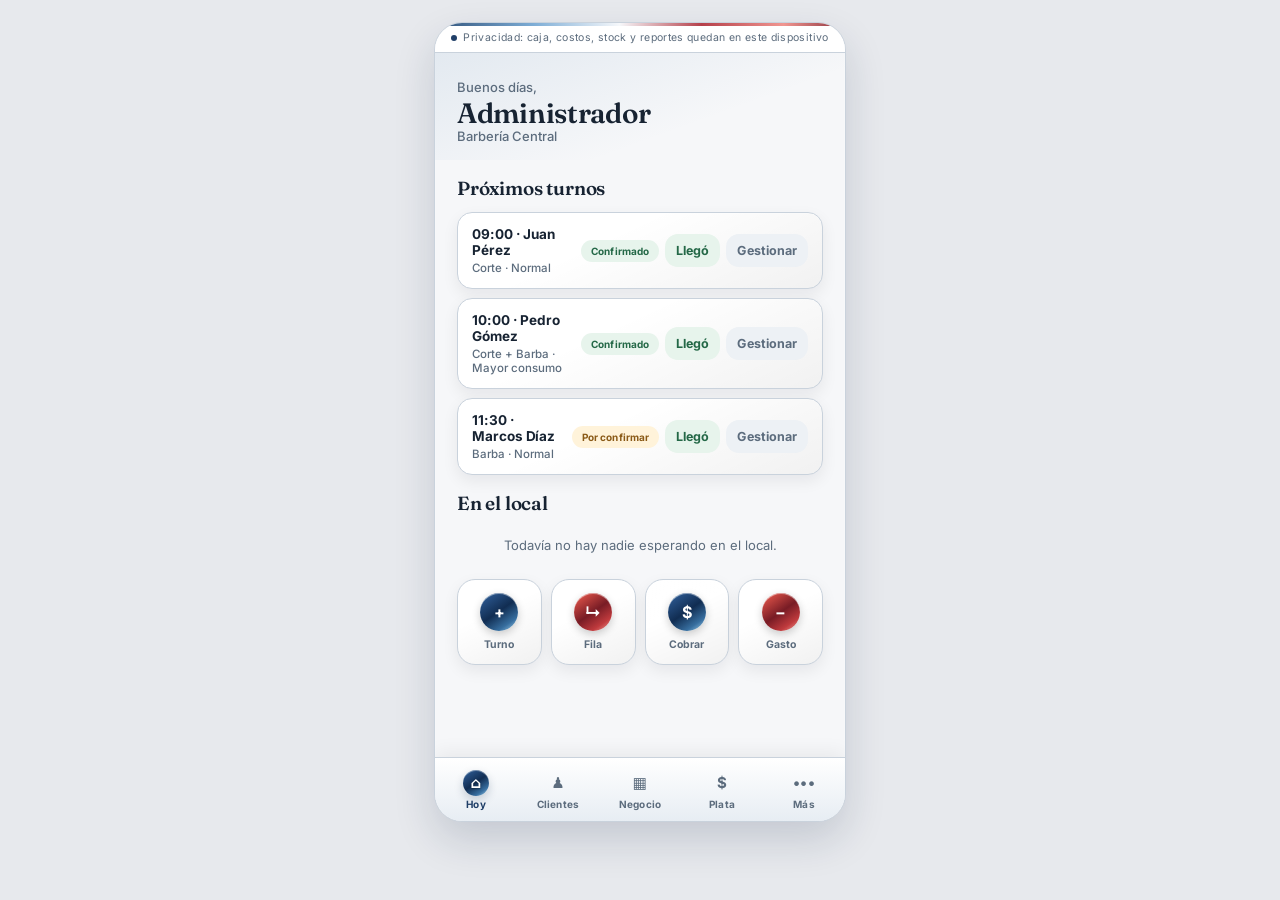
==== index.html @ 856dd0bf "Permitir limpieza segura de clientes demo con historial" ====
<!doctype html>
<html lang="es">
<head>
<meta charset="utf-8" />
<meta name="viewport" content="width=device-width,initial-scale=1,viewport-fit=cover" />
<title>Mi Negocio — Barbería MVP v8</title>
<style>
@import url('https://fonts.googleapis.com/css2?family=Fraunces:opsz,wght@9..144,500;9..144,600;9..144,700&family=Inter:wght@400;500;600;700;800&display=swap');

/* ============================================================
   TEMAS
   Clásico: rojo + azul + blanco de barbería.
   Carbón: oscuro + acero + perla.
   Solo cambia la apariencia; la lógica y los datos son los mismos.
   ============================================================ */
:root{
  --ink:#18191B;
  --ink-soft:#6B7280;
  --paper:#F2F3F5;
  --bg:#FFFFFF;
  --card:#FFFFFF;
  --line:#E1E3E7;
  --shadow:0 14px 34px rgba(20,31,46,.10);

  --dark:#151515;
  --barber-blue:#203F68;
  --barber-red:#BE3C33;
  --barber-white:#FFFFFF;

  --amber:#FFF3DA;      /* pendiente */
  --amberText:#8A5A17;
  --green:#E7F4EC;      /* confirmado / positivo */
  --greenText:#246847;
  --red:#FBE8EA;        /* cancelado / negativo */
  --redText:#B62F37;
  --blue:#E8F0FA;       /* pago parcial / info */
  --blueText:#174D84;
  --stone:#EDF1F5;      /* completado / neutro */
}

:root[data-theme="sober"]{
  --ink:#F7F7F4;
  --ink-soft:#B5BAC0;
  --paper:#090A0A;
  --bg:#111314;
  --card:#191C1D;
  --line:#454B50;
  --shadow:0 20px 46px rgba(0,0,0,.46);
  --dark:#F0F1EE;
  --barber-blue:#ECEAE5;
  --barber-red:#BE3C33;
  --barber-white:#FFFFFF;
  --amber:#2B2A25;
  --amberText:#F1E7C8;
  --green:#1E3029;
  --greenText:#BFE5CF;
  --red:#382323;
  --redText:#F0B0AC;
  --blue:#222A31;
  --blueText:#D7E0E8;
  --stone:#24282A;
}

*{box-sizing:border-box}

body{
  margin:0;
  background:var(--paper);
  color:var(--ink);
  font-family:"Inter",ui-sans-serif,system-ui,-apple-system,"Segoe UI",sans-serif;
  -webkit-tap-highlight-color:transparent;
}
button,input,select,textarea{font:inherit;color:inherit}
button{cursor:pointer}

.page{min-height:100vh;padding:22px 10px 32px;display:flex;justify-content:center;align-items:flex-start}
.phone{
  position:relative;width:min(100%,412px);height:min(800px,calc(100vh - 44px));min-height:640px;
  background:var(--bg);border:1px solid var(--line);border-radius:28px;overflow:hidden;
  box-shadow:var(--shadow);display:flex;flex-direction:column;
}
.content{flex:1;overflow-y:auto;padding-bottom:16px}
.content::-webkit-scrollbar{width:0}

/* -------- barra de estado superior: acento de caño de barbero -------- */
.topStatus{
  font-size:10.5px;color:var(--ink-soft);text-align:center;padding:8px 10px;
  background:var(--card);border-bottom:1px solid var(--line);position:relative;
  letter-spacing:.01em;
}
.topStatus::before{
  content:"";position:absolute;top:0;left:0;right:0;height:3px;
  background:repeating-linear-gradient(90deg,var(--barber-red) 0 14px,var(--barber-white) 14px 22px,var(--barber-blue) 22px 36px,var(--barber-white) 36px 44px);
  opacity:.9;
}
.badgeDot{display:inline-block;width:6px;height:6px;border-radius:50%;background:var(--barber-blue);margin-right:6px}

/* -------- encabezados -------- */
.header{padding:26px 22px 16px}
.eyebrow{font-size:13px;color:var(--ink-soft);font-weight:500}
h1{font-family:"Fraunces",Georgia,serif;font-weight:600;font-size:28px;line-height:1.08;margin:3px 0 0;letter-spacing:-.01em}
h2{font-family:"Fraunces",Georgia,serif;font-weight:600;font-size:19px;margin:0 0 12px;letter-spacing:-.01em}
.section{padding:0 22px;margin-top:16px}
.headerFlex{display:flex;align-items:center}
.back{border:0;background:var(--card);border:1px solid var(--line);width:34px;height:34px;border-radius:50%;padding:0;font-size:17px;color:var(--ink-soft);margin-right:10px;display:inline-flex;align-items:center;justify-content:center}

/* -------- tarjetas -------- */
.card{background:var(--card);border:1px solid var(--line);border-radius:20px;padding:18px;box-shadow:0 1px 3px rgba(11,37,69,.05)}
.heroLabel{font-size:11px;text-transform:uppercase;letter-spacing:.09em;color:var(--ink-soft);font-weight:700}
.heroValue{font-family:"Fraunces",serif;font-size:34px;font-weight:600;margin-top:4px;letter-spacing:-.01em}
.pos{color:var(--greenText)}
.neg{color:var(--redText)}
.divider{height:1px;background:var(--line);margin:16px 0}

.stats{display:grid;grid-template-columns:repeat(3,1fr);gap:8px;text-align:center}
.statValue{font-family:"Fraunces",serif;font-weight:600;font-size:19px}
.statLabel{font-size:10.5px;color:var(--ink-soft);margin-top:3px;font-weight:500}

.miniGrid{display:grid;grid-template-columns:repeat(3,1fr);gap:9px}
.mini{background:var(--card);border:1px solid var(--line);border-radius:16px;padding:11px 6px;text-align:center}
.mini strong{display:block;font-family:"Fraunces",serif;font-size:17px;font-weight:600}
.mini span{font-size:10px;color:var(--ink-soft);font-weight:500}

.alert{display:flex;gap:9px;align-items:center;border-radius:14px;padding:11px 13px;font-size:13px;background:var(--red);color:var(--redText);font-weight:500}
.info{border-radius:14px;padding:11px 13px;font-size:12.5px;background:var(--blue);color:var(--blueText);font-weight:500}
.installHint{background:var(--green);color:var(--greenText);border:1px solid #cfe6d8;border-radius:14px;padding:11px 13px;font-size:12.5px}

/* -------- acciones rápidas (Hoy) -------- */
.actions{display:grid;grid-template-columns:repeat(4,1fr);gap:9px}
.action{border:1px solid var(--line);background:var(--card);border-radius:18px;padding:13px 4px;color:var(--ink);transition:transform .1s ease,background .15s ease}
.action:active{transform:scale(.96);background:var(--paper)}
.actionIcon{width:38px;height:38px;border-radius:50%;margin:0 auto 7px;display:grid;place-items:center;background:var(--dark);color:#fff;font-weight:700;font-size:16px}
.actionLabel{font-size:10.5px;color:var(--ink-soft);font-weight:700}
.action:nth-child(2n) .actionIcon{background:var(--barber-red)}
.action:nth-child(3n) .actionIcon{background:var(--barber-blue)}

/* -------- listas y filas -------- */
.list{display:flex;flex-direction:column;gap:9px}
.row{background:var(--card);border:1px solid var(--line);border-radius:15px;padding:13px 14px;display:flex;align-items:center;justify-content:space-between;gap:10px;transition:background .12s ease}
button.row:active{background:var(--paper)}
.rowMain{min-width:0;flex:1}
.rowTitle{font-size:13.5px;font-weight:700;overflow:hidden;text-overflow:ellipsis;letter-spacing:-.005em}
.rowSub{font-size:11.5px;color:var(--ink-soft);margin-top:3px;font-weight:500}
.empty{font-size:13px;color:var(--ink-soft);padding:10px 2px;text-align:center}

.pill{font-size:10px;font-weight:700;border-radius:999px;padding:5px 10px;white-space:nowrap;letter-spacing:.01em}
.pill.pending{background:var(--amber);color:var(--amberText)}
.pill.confirmed{background:var(--green);color:var(--greenText)}
.pill.completed{background:var(--stone);color:var(--ink-soft)}
.pill.cancelled,.pill.no_show{background:var(--red);color:var(--redText)}
.pill.partial{background:var(--blue);color:var(--blueText)}

/* -------- navegación inferior -------- */
.nav{height:64px;border-top:1px solid var(--line);background:var(--card);display:grid;grid-template-columns:repeat(5,1fr);flex:none}
.nav button{border:0;background:transparent;color:var(--ink-soft);font-size:10px;font-weight:700;letter-spacing:.01em;display:flex;flex-direction:column;align-items:center;justify-content:center;gap:2px}
.nav button.active{color:var(--barber-blue)}
.navIcon{display:grid;place-items:center;width:26px;height:26px;border-radius:50%;font-size:15px;transition:background .15s ease,color .15s ease}
.nav button.active .navIcon{background:var(--barber-blue);color:#fff}

/* -------- buscador -------- */
.search{width:100%;border:1px solid var(--line);background:var(--card);border-radius:14px;padding:11px 14px;outline:none;font-size:14px}
.search:focus,.field input:focus,.field select:focus,.field textarea:focus{border-color:var(--barber-blue);box-shadow:0 0 0 3px rgba(11,61,119,.10)}

/* -------- botón flotante -------- */
.fab{position:absolute;right:20px;bottom:82px;width:56px;height:56px;border:none;border-radius:50%;background:var(--barber-red);color:#fff;font-size:26px;box-shadow:0 10px 24px rgba(11,37,69,.28)}

/* -------- ficha técnica -------- */
.tech{background:var(--amber);border:1px solid #EAD6AC;border-radius:16px;padding:14px}
.techLabel{font-size:10px;text-transform:uppercase;letter-spacing:.08em;color:var(--amberText);font-weight:800;margin-bottom:8px}
.techLine{display:flex;justify-content:space-between;gap:12px;font-size:12.5px;padding:3px 0;font-weight:500}

/* -------- sub-pestañas -------- */
.subtabs{display:grid;grid-template-columns:repeat(4,minmax(0,1fr));gap:8px;padding:2px 22px 6px;overflow:visible}
.subtab{width:100%;min-height:40px;border:0;border-radius:14px;padding:7px 7px;background:var(--card);border:1px solid var(--line);color:var(--ink-soft);white-space:normal;line-height:1.15;font-size:11.5px;font-weight:700;text-align:center}
.subtab:nth-child(5),.subtab:nth-child(6){grid-column:span 2}
.subtab.active{background:var(--barber-blue);color:#fff;border-color:var(--barber-blue)}

/* -------- botones -------- */
.btn{border:0;border-radius:13px;padding:11px 13px;font-size:12.5px;font-weight:700;letter-spacing:.005em}
.btn.dark{background:var(--barber-blue);color:#fff}
.btn.amber{background:var(--amber);color:var(--amberText)}
.btn.green{background:var(--green);color:var(--greenText)}
.btn.red{background:var(--red);color:var(--redText)}
.btn.gray{background:var(--stone);color:var(--ink-soft)}
.btn.blue{background:var(--blue);color:var(--blueText)}
.btn.full{width:100%}
.btnRow{display:flex;gap:7px;flex-wrap:wrap;margin-top:10px}

/* -------- plata / cuentas -------- */
.moneyAccounts{display:grid;grid-template-columns:repeat(2,1fr);gap:10px}
.account{background:var(--card);border:1px solid var(--line);border-radius:15px;padding:13px}
.account span{display:block;font-size:10px;color:var(--ink-soft);font-weight:600}
.account strong{display:block;margin-top:4px;font-family:"Fraunces",serif;font-size:16px;font-weight:600}

/* -------- reportes -------- */
.reportGrid{display:grid;grid-template-columns:repeat(2,1fr);gap:10px}
.report{background:var(--card);border:1px solid var(--line);border-radius:15px;padding:13px}
.report strong{display:block;font-family:"Fraunces",serif;font-size:17px;font-weight:600}
.report span{font-size:10px;color:var(--ink-soft);font-weight:600}

/* -------- modales -------- */
.modalWrap{position:absolute;inset:0;background:rgba(11,37,69,.46);display:flex;align-items:flex-end;z-index:30;backdrop-filter:blur(1px)}
.modal{width:100%;max-height:90%;overflow-y:auto;background:var(--bg);border-radius:26px 26px 0 0;padding:18px 20px 22px}
.handle{width:38px;height:4px;background:#D8CFBE;border-radius:99px;margin:0 auto 14px}
.modalHead{display:flex;align-items:center;justify-content:space-between;margin-bottom:14px}
.modalHead h3{margin:0;font-family:"Fraunces",serif;font-weight:600;font-size:19px}
.close{border:0;background:var(--card);border:1px solid var(--line);width:30px;height:30px;border-radius:50%;color:var(--ink-soft);font-size:18px;display:inline-flex;align-items:center;justify-content:center}

.field{display:block;margin:11px 0}
.field span{display:block;font-size:11px;font-weight:700;color:var(--ink-soft);margin-bottom:6px}
.field input,.field select,.field textarea{width:100%;border:1px solid var(--line);border-radius:12px;background:var(--card);padding:11px 12px;outline:none}
.field textarea{min-height:88px;resize:vertical}
.two{display:grid;grid-template-columns:1fr 1fr;gap:9px}
.note{font-size:11.5px;line-height:1.5;color:var(--ink-soft)}

/* -------- respaldo / negocio -------- */
.backupBox{background:var(--card);border:1px solid var(--line);border-radius:16px;padding:14px}
.profileTag{display:inline-flex;align-items:center;gap:6px;background:var(--blue);color:var(--barber-blue);border-radius:999px;padding:7px 11px;font-size:10.5px;font-weight:800}

/* -------- insumos / recetas -------- */
.materialLine{display:grid;grid-template-columns:minmax(0,1fr) 90px;gap:9px;align-items:center;margin:8px 0}
.materialLine .name{font-size:12.5px;font-weight:500}
.materialLine .name small{display:block;color:var(--ink-soft);font-weight:400}
.materialLine input{width:100%;border:1px solid var(--line);border-radius:10px;padding:9px;background:var(--card)}
.recipeBox{background:var(--card);border:1px solid var(--line);border-radius:14px;padding:12px;margin:11px 0}
.recipeTitle{font-size:11px;font-weight:800;color:var(--ink-soft);margin-bottom:8px;text-transform:uppercase;letter-spacing:.04em}

/* -------- utilidades -------- */
.right{text-align:right}
.dangerText{color:var(--redText)}
.goodText{color:var(--greenText)}
.muted{color:var(--ink-soft)}
.linkBtn{text-decoration:none;display:inline-block}
.compact{padding:9px 11px}
.flexBetween{display:flex;justify-content:space-between;gap:10px;align-items:flex-start}
.touch{min-height:44px}
.inlineCreate{margin:10px 0 12px;padding:12px;border:1px dashed var(--line);border-radius:14px;background:rgba(255,255,255,.55)}
.inlineCreateTitle{font-size:11px;font-weight:800;color:var(--ink-soft);margin-bottom:8px;text-transform:uppercase;letter-spacing:.04em}
.txnActions{display:flex;gap:6px;flex-wrap:wrap;margin-top:8px}
.privacyStrong{background:var(--blue);color:var(--blueText);border:1px solid #cbdbea;border-radius:14px;padding:12px 13px;font-size:12px;line-height:1.45}

/* -------- selector de apariencia -------- */
.themeGrid{display:grid;grid-template-columns:1fr 1fr;gap:10px}
.themeChoice{border:2px solid var(--line);background:var(--card);border-radius:16px;padding:11px;text-align:left;transition:border-color .15s ease,transform .1s ease}
.themeChoice:active{transform:scale(.98)}
.themeChoice.active{border-color:var(--barber-blue);box-shadow:0 0 0 2px color-mix(in srgb,var(--barber-blue) 12%,transparent)}
.themePreview{height:78px;border-radius:12px;background:#fff;border:1px solid #E4E4E4;padding:9px;overflow:hidden;position:relative}
.themePreview::before{content:"";position:absolute;top:0;left:0;right:0;height:3px}
.themePreview.classic::before{background:repeating-linear-gradient(90deg,#BE3C33 0 12px,#fff 12px 18px,#203F68 18px 30px,#fff 30px 36px)}
.themePreview.sober::before{background:#111}
.themeMiniTitle{height:6px;width:42%;border-radius:4px;background:#222;margin:10px 0 7px}
.themeMiniCard{height:26px;border:1px solid #E0E0E0;border-radius:7px;margin-bottom:7px}
.themeSwatches{display:grid;grid-template-columns:repeat(3,1fr);gap:5px}
.themeSwatches i{height:12px;border-radius:5px;display:block}
.themePreview.classic .themeSwatches i:nth-child(1){background:#BE3C33}.themePreview.classic .themeSwatches i:nth-child(2){background:#203F68}.themePreview.classic .themeSwatches i:nth-child(3){background:#151515}
.themePreview.sober .themeSwatches i:nth-child(1){background:#050505}.themePreview.sober .themeSwatches i:nth-child(2){background:#707070}.themePreview.sober .themeSwatches i:nth-child(3){background:#C8C8C8}
.themeName{display:block;font-size:12px;font-weight:800;margin-top:8px}.themeDesc{display:block;font-size:10px;color:var(--ink-soft);margin-top:2px}
:root[data-theme="sober"] .topStatus::before{background:repeating-linear-gradient(90deg,#BE3C33 0 14px,#fff 14px 22px,#203F68 22px 36px,#fff 36px 44px)}
:root[data-theme="sober"] .topStatus{background:#111314;color:#C7CBD0}
:root[data-theme="sober"] .phone{background:#111314;border-color:#50565B}
:root[data-theme="sober"] .card,
:root[data-theme="sober"] .row,
:root[data-theme="sober"] .action,
:root[data-theme="sober"] .mini,
:root[data-theme="sober"] .account,
:root[data-theme="sober"] .report,
:root[data-theme="sober"] .backupBox,
:root[data-theme="sober"] .recipeBox{box-shadow:none}
:root[data-theme="sober"] .actionIcon{background:#ECEAE5;color:#101214}
:root[data-theme="sober"] .action:nth-child(2n) .actionIcon{background:#7D8287;color:#fff}
:root[data-theme="sober"] .action:nth-child(3n) .actionIcon{background:#DDE1E4;color:#101214}
:root[data-theme="sober"] .btn.dark,
:root[data-theme="sober"] .subtab.active,
:root[data-theme="sober"] .nav button.active .navIcon{background:#ECEAE5;color:#101214;border-color:#ECEAE5}
:root[data-theme="sober"] .btn.amber{background:#ECEAE5;color:#101214}
:root[data-theme="sober"] .pill.pending{background:#2B2D2F;color:#F2EEE5;border:1px solid #4A4E51}
:root[data-theme="sober"] .nav button.active{color:#F2F2EE}
:root[data-theme="sober"] .fab{background:#ECEAE5;color:#101214;box-shadow:0 10px 26px rgba(0,0,0,.42)}
:root[data-theme="sober"] .search:focus,
:root[data-theme="sober"] .field input:focus,
:root[data-theme="sober"] .field select:focus,
:root[data-theme="sober"] .field textarea:focus{border-color:#ECEAE5;box-shadow:0 0 0 3px rgba(236,234,229,.12)}
:root[data-theme="sober"] .inlineCreate{background:rgba(255,255,255,.025)}
:root[data-theme="sober"] .themePreview.sober{background:#111314;border-color:#50565B}
:root[data-theme="sober"] .themePreview.sober .themeMiniTitle{background:#F2F2EE}
:root[data-theme="sober"] .themePreview.sober .themeMiniCard{background:#191C1D;border-color:#50565B}

/* -------- agenda -------- */
.agendaBar{display:grid;grid-template-columns:auto auto 1fr;gap:8px;align-items:center}
.agendaBar .btn{min-height:42px}
.agendaDate{width:100%;min-width:0;border:1px solid var(--line);border-radius:12px;background:var(--card);padding:10px 9px;color:var(--ink)}
.agendaSummary{font-size:11.5px;color:var(--ink-soft);margin-top:9px;font-weight:500}
.slotFreed{background:var(--amber);border:1px solid #EAD6AC;color:var(--amberText);border-radius:15px;padding:12px 13px;font-size:12.5px}
.waitMatch{background:var(--card);border:1px solid var(--line);border-radius:15px;padding:12px;margin-top:9px}


/* -------- reservas online -------- */
.bookingLink{margin-top:12px;padding:12px;border:1px solid var(--line);border-radius:14px;background:var(--paper)}
.bookingUrl{font-size:11px;line-height:1.4;word-break:break-all;margin-top:5px;font-weight:700;color:var(--barber-blue)}
.dayChoices{display:flex;gap:7px;flex-wrap:wrap}
.dayChoices label{display:flex;align-items:center;gap:4px;border:1px solid var(--line);border-radius:999px;padding:7px 10px;background:var(--card);font-size:11px;font-weight:700;color:var(--ink-soft)}
.dayChoices input{width:auto;min-height:0}

@media(max-height:700px) and (min-width:521px){.phone{height:calc(100vh - 20px);min-height:0}.page{padding:10px}}

@media(max-width:520px){
 html,body{width:100%;min-height:100%;background:var(--bg);overscroll-behavior:none}
 .page{padding:0;display:block;min-height:100dvh}
 .phone{width:100%;height:100dvh;min-height:100dvh;max-width:none;border:0;border-radius:0;box-shadow:none}
 .topStatus{padding-top:calc(8px + env(safe-area-inset-top));min-height:calc(30px + env(safe-area-inset-top))}
 .nav{height:calc(64px + env(safe-area-inset-bottom));padding-bottom:env(safe-area-inset-bottom)}
 .nav button{min-height:52px}
 .header{padding-left:18px;padding-right:18px}
 .section{padding-left:18px;padding-right:18px}
 .subtabs{padding-left:18px;padding-right:18px}
 .btn{min-height:42px}
 .action{min-height:74px}
 .field input,.field select,.field textarea{font-size:16px;min-height:44px}
 .modalWrap{position:fixed}
 .modal{max-height:92dvh;padding-bottom:calc(20px + env(safe-area-inset-bottom))}
 .fab{bottom:calc(78px + env(safe-area-inset-bottom));right:18px}
 .agendaBar{grid-template-columns:1fr 1fr}
 .agendaDate{grid-column:1/-1;min-height:44px;font-size:16px}
 .two{gap:8px}
 .materialLine{grid-template-columns:minmax(0,1fr) 96px}
}
@media(max-width:360px){
 .section{padding-left:14px;padding-right:14px}
 .header{padding-left:14px;padding-right:14px}
 .actions{gap:6px}
 .actionLabel{font-size:9px}
 .btnRow{gap:6px}
 .btn{padding:10px 9px}
 .stats{gap:5px}
}
/* ==============================================================
   DISEÑO METÁLICO · VISTA DE PRUEBA · 21/10/2026
   Exclusivamente CSS: no modifica reservas, caja ni persistencia.
   Clásico = azul y rojo metálicos; sober = carbón y acero.
   ============================================================== */
:root {
  --metal-blue:linear-gradient(145deg,#6aa0c9 0%,#264f83 18%,#112d52 49%,#376e9f 78%,#a6d5ef 100%);
  --metal-red:linear-gradient(145deg,#ffaaa1 0%,#c84640 18%,#781c25 50%,#bf3a3d 78%,#f6a29a 100%);
  --metal-silver:linear-gradient(140deg,#fafafa 0%,#b5bbc1 18%,#646d76 46%,#e4e7ea 75%,#828c96 100%);
  --metal-edge:rgba(175,199,218,.38);
}
:root[data-theme="sober"] {
  --paper:#080a0d; --bg:#0d1014; --card:#15191f;
  --line:#343b43; --ink:#f1f3f4; --ink-soft:#adb7c0;
  --shadow:0 18px 48px rgba(0,0,0,.52);
  --barber-blue:#d5dde5;
}
:root[data-theme="classic"] {
  --paper:#e7e9ed; --bg:#f6f7f9; --card:#fff;
  --line:#c9d2dc; --ink:#172332; --ink-soft:#5c6c7d;
  --shadow:0 18px 40px rgba(19,39,67,.16);
}
.phone{box-shadow:var(--shadow),inset 0 0 0 1px rgba(255,255,255,.08)}
.topStatus{letter-spacing:.035em}
:root[data-theme="sober"] .topStatus::before{background:linear-gradient(90deg,#59626a,#e8edf1 25%,#65707b 49%,#dfe5ea 73%,#49525c);height:3px}
:root[data-theme="classic"] .topStatus::before{background:linear-gradient(90deg,#183d69,#6fa4d1 24%,#f5f7fa 45%,#ad2b36 65%,#ef8b85 85%,#7b1824);height:3px}
.card,.row,.action,.mini,.account,.report,.backupBox,.recipeBox{
  background-image:linear-gradient(155deg,rgba(255,255,255,.085),transparent 38%,rgba(0,0,0,.055) 100%);
  border-color:var(--line);
  box-shadow:0 6px 16px rgba(5,14,27,.07),inset 0 1px 0 rgba(255,255,255,.13);
}
:root[data-theme="sober"] .card,
:root[data-theme="sober"] .row,
:root[data-theme="sober"] .action,
:root[data-theme="sober"] .mini,
:root[data-theme="sober"] .account,
:root[data-theme="sober"] .report,
:root[data-theme="sober"] .backupBox,
:root[data-theme="sober"] .recipeBox{
  background-image:linear-gradient(145deg,rgba(255,255,255,.09),rgba(255,255,255,.012) 45%,rgba(0,0,0,.23));
  border-color:#3a424b;
  box-shadow:0 8px 20px rgba(0,0,0,.22),inset 0 1px 0 rgba(255,255,255,.09);
}
:root[data-theme="sober"] .header{background:linear-gradient(165deg,rgba(196,206,215,.09),transparent 65%)}
:root[data-theme="classic"] .header{background:linear-gradient(160deg,rgba(58,113,162,.10),transparent 65%)}
.btn.dark,.subtab.active,.nav button.active .navIcon{background:var(--metal-blue);color:#fff;border-color:#446d97;text-shadow:0 1px 2px rgba(0,0,0,.4);box-shadow:inset 0 1px 0 rgba(255,255,255,.36),0 4px 10px rgba(14,40,76,.2)}
.btn.red,.fab{background:var(--metal-red);color:#fff;box-shadow:inset 0 1px 0 rgba(255,255,255,.35),0 7px 17px rgba(86,15,22,.26)}
:root[data-theme="sober"] .btn.dark,
:root[data-theme="sober"] .subtab.active,
:root[data-theme="sober"] .nav button.active .navIcon,
:root[data-theme="sober"] .fab{
  background:var(--metal-silver);color:#111820;border-color:#8d98a4;
  text-shadow:none;box-shadow:inset 0 1px 0 rgba(255,255,255,.65),0 6px 16px rgba(0,0,0,.4);
}
.actionIcon{background:var(--metal-blue);box-shadow:inset 0 1px 0 rgba(255,255,255,.45),0 3px 9px rgba(0,0,0,.2)}
.action:nth-child(2n) .actionIcon{background:var(--metal-red)}
.action:nth-child(3n) .actionIcon{background:var(--metal-blue)}
:root[data-theme="sober"] .actionIcon,
:root[data-theme="sober"] .action:nth-child(2n) .actionIcon,
:root[data-theme="sober"] .action:nth-child(3n) .actionIcon{
  background:var(--metal-silver);color:#101820;
  box-shadow:inset 0 1px 0 rgba(255,255,255,.6),0 4px 10px rgba(0,0,0,.35);
}
.nav{box-shadow:0 -5px 18px rgba(0,0,0,.06)}
:root[data-theme="sober"] .nav{background:linear-gradient(180deg,#1d2228,#0f1318)}
:root[data-theme="classic"] .nav{background:linear-gradient(180deg,#fff,#e7edf3)}
.btn,.action,.subtab,.fab,.nav button{transition:filter .15s ease,transform .1s ease}
.btn:active,.action:active,.subtab:active{filter:brightness(1.08);transform:translateY(1px)}
@media(prefers-reduced-motion:reduce){.btn,.action,.subtab,.fab,.nav button{transition:none}}


/* Tres variantes metálicas independientes; Clásico y Carbón permanecen. */
:root[data-theme="emerald"],:root[data-theme="blue-metal"],:root[data-theme="red-metal"]{
 --ink:#f3f7f8;--ink-soft:#b1c2c9;--card:#101b22;--line:#34515a;
 --paper:#050e14;--bg:#08151b;--shadow:0 18px 48px rgba(0,0,0,.55);
 --barber-blue:#48d9bf;--barber-red:#aebfc6;--dark:#c4d7da;
 --amber:#29302a;--amberText:#f4dcaa;--green:#153d33;--greenText:#9fe5cb;
 --red:#3a2229;--redText:#f4b4b9;--blue:#18333c;--blueText:#c3eaf1;--stone:#1c3038;
 --metal-accent:linear-gradient(145deg,#c6fff1 0%,#2fb9a5 17%,#076c66 50%,#0b3c3c 74%,#7ef5d9 100%);
 --metal-accent-text:#ffffff;
}
:root[data-theme="blue-metal"]{
 --paper:#050d1b;--bg:#071326;--card:#0e2036;--line:#2e4b69;--barber-blue:#77c9ff;
 --blue:#182d4a;--blueText:#c7e5ff;--green:#17392f;--greenText:#a2efc7;
 --metal-accent:linear-gradient(145deg,#d3f3ff 0%,#3199e5 17%,#09569c 48%,#09294f 75%,#77d5ff 100%);
}
:root[data-theme="red-metal"]{
 --paper:#15070b;--bg:#1d0b10;--card:#261318;--line:#63414b;--barber-blue:#ff858d;
 --red:#48252c;--redText:#ffc0c5;--blue:#352831;--blueText:#f0cdd5;
 --metal-accent:linear-gradient(145deg,#ffd2d0 0%,#f15a61 18%,#a32236 49%,#5c1424 75%,#f99ba0 100%);
}
:root[data-theme="emerald"] .topStatus::before,
:root[data-theme="blue-metal"] .topStatus::before,
:root[data-theme="red-metal"] .topStatus::before{background:var(--metal-accent);height:3px}
:root[data-theme="emerald"] .card,:root[data-theme="emerald"] .row,:root[data-theme="emerald"] .action,
:root[data-theme="blue-metal"] .card,:root[data-theme="blue-metal"] .row,:root[data-theme="blue-metal"] .action,
:root[data-theme="red-metal"] .card,:root[data-theme="red-metal"] .row,:root[data-theme="red-metal"] .action{
 background-image:linear-gradient(145deg,rgba(255,255,255,.105),transparent 44%,rgba(0,0,0,.3));
 border-color:var(--line);box-shadow:inset 0 1px 0 rgba(255,255,255,.15),0 8px 22px rgba(0,0,0,.27);
}
:root[data-theme="emerald"] .btn.dark,:root[data-theme="emerald"] .subtab.active,:root[data-theme="emerald"] .nav button.active .navIcon,:root[data-theme="emerald"] .fab,
:root[data-theme="blue-metal"] .btn.dark,:root[data-theme="blue-metal"] .subtab.active,:root[data-theme="blue-metal"] .nav button.active .navIcon,:root[data-theme="blue-metal"] .fab,
:root[data-theme="red-metal"] .btn.dark,:root[data-theme="red-metal"] .subtab.active,:root[data-theme="red-metal"] .nav button.active .navIcon,:root[data-theme="red-metal"] .fab{
 background:var(--metal-accent);color:var(--metal-accent-text);border-color:var(--line);
 box-shadow:inset 0 1px 0 rgba(255,255,255,.5),0 5px 14px rgba(0,0,0,.3);
}
:root[data-theme="emerald"] .actionIcon,:root[data-theme="emerald"] .action:nth-child(2n) .actionIcon,:root[data-theme="emerald"] .action:nth-child(3n) .actionIcon,
:root[data-theme="blue-metal"] .actionIcon,:root[data-theme="blue-metal"] .action:nth-child(2n) .actionIcon,:root[data-theme="blue-metal"] .action:nth-child(3n) .actionIcon,
:root[data-theme="red-metal"] .actionIcon,:root[data-theme="red-metal"] .action:nth-child(2n) .actionIcon,:root[data-theme="red-metal"] .action:nth-child(3n) .actionIcon{
 background:var(--metal-accent);color:#fff;
}
:root[data-theme="emerald"] .nav,:root[data-theme="blue-metal"] .nav,:root[data-theme="red-metal"] .nav{background:linear-gradient(180deg,var(--card),var(--bg))}
:root[data-theme="emerald"] .nav button.active,:root[data-theme="blue-metal"] .nav button.active,:root[data-theme="red-metal"] .nav button.active{color:var(--ink)}
:root[data-theme="emerald"] .header,:root[data-theme="blue-metal"] .header,:root[data-theme="red-metal"] .header{background:linear-gradient(150deg,rgba(255,255,255,.08),transparent 65%)}
.themePreview.emerald,.themePreview.blue-metal,.themePreview.red-metal{background:#0c1820;border-color:#49616b}
.themePreview.emerald{background:linear-gradient(140deg,#123a35,#061719)}
.themePreview.blue-metal{background:linear-gradient(140deg,#15395c,#071327)}
.themePreview.red-metal{background:linear-gradient(140deg,#51202b,#16070d)}
.themePreview.emerald::before{background:linear-gradient(90deg,#073e3c,#b3fff0,#066c65)}
.themePreview.blue-metal::before{background:linear-gradient(90deg,#0b3663,#b0e8ff,#1253a0)}
.themePreview.red-metal::before{background:linear-gradient(90deg,#661526,#ffc4c0,#a32335)}
.themePreview.emerald .themeMiniTitle,.themePreview.blue-metal .themeMiniTitle,.themePreview.red-metal .themeMiniTitle{background:#e5edf0}
.themePreview.emerald .themeMiniCard,.themePreview.blue-metal .themeMiniCard,.themePreview.red-metal .themeMiniCard{background:rgba(255,255,255,.04);border-color:#55707b}
.themePreview.emerald .themeSwatches i:nth-child(1){background:#074d48}.themePreview.emerald .themeSwatches i:nth-child(2){background:#36c5af}.themePreview.emerald .themeSwatches i:nth-child(3){background:#a8f6e6}
.themePreview.blue-metal .themeSwatches i:nth-child(1){background:#12365c}.themePreview.blue-metal .themeSwatches i:nth-child(2){background:#2d93d9}.themePreview.blue-metal .themeSwatches i:nth-child(3){background:#b2e7ff}
.themePreview.red-metal .themeSwatches i:nth-child(1){background:#5e1b2a}.themePreview.red-metal .themeSwatches i:nth-child(2){background:#c73747}.themePreview.red-metal .themeSwatches i:nth-child(3){background:#ffb6b3}

</style>
<link rel="manifest" href="./manifest.webmanifest" />
<meta name="theme-color" content="#203F68" />
<meta name="apple-mobile-web-app-capable" content="yes" />
<meta name="apple-mobile-web-app-status-bar-style" content="default" />
<link rel="apple-touch-icon" href="./icon-192.png" />
<script src="./qrcode.min.js?v=20261004-2"></script>
</head>
<body>
<div class="page"><main class="phone"><div class="topStatus"><span class="badgeDot"></span>Privacidad: caja, costos, stock y reportes quedan en este dispositivo</div><div id="content" class="content"></div><div id="nav" class="nav"></div><div id="modal"></div></main></div>
<script>
(() => {
'use strict';
const KEY='mi-negocio-barberia-v4';
const OLD_KEY='mi-negocio-offline-v3';
const $=s=>document.querySelector(s);
const esc=s=>String(s??'').replace(/[&<>'"]/g,c=>({'&':'&amp;','<':'&lt;','>':'&gt;',"'":'&#39;','"':'&quot;'}[c]));
const pad=n=>String(n).padStart(2,'0');
const iso=(d=new Date())=>`${d.getFullYear()}-${pad(d.getMonth()+1)}-${pad(d.getDate())}`;
const TODAY=iso();
const ago=n=>{const d=new Date();d.setDate(d.getDate()-n);return iso(d)};
const days=(a,b=TODAY)=>Math.max(0,Math.floor((new Date(b+'T00:00:00')-new Date(a+'T00:00:00'))/86400000));
const money=n=>new Intl.NumberFormat('es-AR',{style:'currency',currency:'ARS',maximumFractionDigits:0}).format(Number(n||0));
const fqty=n=>Number.isInteger(Number(n))?String(n):Number(n||0).toFixed(2).replace(/0+$/,'').replace(/\.$/,'');
const short=d=>new Intl.DateTimeFormat('es-AR',{day:'2-digit',month:'short'}).format(new Date(d+'T00:00:00'));
const id=p=>p+Date.now()+Math.random().toString(16).slice(2,6);
const accounts=[{id:'a1',name:'Efectivo'},{id:'a2',name:'Mercado Pago'},{id:'a3',name:'Banco'}];
const BARBER_PROFILE={id:'barber',label:'Barbería',clientLabel:'Cliente',serviceLabel:'Servicio',modules:['turnos','fila','espera','servicios','insumos']};
const DEFAULT_BACKEND='https://mi-negocio-reservas.corbalanstefanis.workers.dev';

function fresh(){return {
 settings:{businessName:'Barbería Central',ownerName:'Administrador',businessType:'Barbería',profile:'barber',theme:'classic',onlineBookings:{enabled:false,slug:'barberia-central',publicBaseUrl:'',backendUrl:DEFAULT_BACKEND,ownerSecret:(crypto.randomUUID?crypto.randomUUID():id('owner_')),deviceToken:'',deviceLabel:'',telegramEnabled:false,telegramChatId:'',telegramPairCode:'',openTime:'09:00',closeTime:'19:00',slotStep:15,minAdvanceHours:0,maxAdvanceDays:30,approvalMode:'auto',workingDays:[1,2,3,4,5,6],lastSyncAt:''}},
 clients:[
  {id:'c1',name:'Juan Pérez',phone:'+54 9 2252 400111',freq:21,tech:{Máquina:'Número 2 costados, tijera arriba'},followUpContactedFor:'',followUpContactedAt:''},
  {id:'c2',name:'Pedro Gómez',phone:'+54 9 2252 400222',freq:30,tech:{Barba:'Perfilado recto, navaja en contorno'},followUpContactedFor:'',followUpContactedAt:''},
  {id:'c3',name:'Marcos Díaz',phone:'+54 9 2252 400333',freq:21,tech:{},followUpContactedFor:'',followUpContactedAt:''}
 ],
 services:[
  {id:'s1',name:'Corte',duration:30,price:9000,onlineEnabled:true,allowOverbook:false,maxConcurrent:1,recipe:[{inventoryId:'i1',qty:2},{inventoryId:'i2',qty:.05},{inventoryId:'i3',qty:1}]},
  {id:'s2',name:'Barba',duration:20,price:6000,onlineEnabled:true,allowOverbook:true,maxConcurrent:2,recipe:[{inventoryId:'i1',qty:1},{inventoryId:'i2',qty:.1},{inventoryId:'i3',qty:1}]},
  {id:'s3',name:'Corte + Barba',duration:45,price:13500,onlineEnabled:true,allowOverbook:false,maxConcurrent:1,recipe:[{inventoryId:'i1',qty:3},{inventoryId:'i2',qty:.15},{inventoryId:'i3',qty:2}]}
 ],
 inventory:[
  {id:'i1',name:'Pomada',unit:'g',stock:400,min:100,costUnit:18,costChange:null},
  {id:'i2',name:'Cuchillas',unit:'unidad',stock:18,min:10,costUnit:350,costChange:null},
  {id:'i3',name:'Toallas descartables',unit:'unidad',stock:40,min:10,costUnit:120,costChange:null}
 ],
 appointments:[
  {id:'ap0',clientId:'c1',serviceId:'s1',date:ago(28),time:'17:00',status:'completed',price:9000,factor:1,label:'Normal',consumed:true,paidAmount:9000,depositAmount:0,paymentStatus:'paid',accountId:'a1',note:'',waConfirmSentAt:'',waReminderSentAt:''},
  {id:'ap1',clientId:'c1',serviceId:'s1',date:TODAY,time:'09:00',status:'confirmed',price:9000,factor:1,label:'Normal',consumed:false,paidAmount:0,depositAmount:0,paymentStatus:'pending',note:'',waConfirmSentAt:'',waReminderSentAt:''},
  {id:'ap2',clientId:'c2',serviceId:'s3',date:TODAY,time:'10:00',status:'confirmed',price:13500,factor:1.25,label:'Mayor consumo',consumed:false,paidAmount:0,depositAmount:0,paymentStatus:'pending',note:'',waConfirmSentAt:'',waReminderSentAt:''},
  {id:'ap3',clientId:'c3',serviceId:'s2',date:TODAY,time:'11:30',status:'pending',price:6000,factor:1,label:'Normal',consumed:false,paidAmount:0,depositAmount:0,paymentStatus:'pending',note:'',waConfirmSentAt:'',waReminderSentAt:''}
 ],
 txns:[
  {id:'t0',clientId:'c1',appointmentId:'ap0',source:'service',type:'income',cat:'Servicio',amount:9000,accountId:'a1',date:ago(28),desc:'Corte'},
  {id:'t1',clientId:null,appointmentId:null,source:'manual',type:'expense',cat:'Insumos',amount:3200,accountId:'a1',date:TODAY,desc:'Reposición'}
 ],
 wait:[
  {id:'w1',clientId:'c2',serviceId:'',date:TODAY,from:'17:00',to:'',pref:'Después de las 17'},
  {id:'w2',clientId:'c3',serviceId:'',date:'',from:'',to:'',pref:'Viernes, cualquier horario'}
 ],
 queue:[],
 logs:[]
}}
function migrate(raw){
 const base=fresh();
 if(!raw||typeof raw!=='object')return base;
 const out={...base,...raw};
 out.settings={...base.settings,...(raw.settings||{}),businessType:'Barbería',profile:'barber',onlineBookings:{...base.settings.onlineBookings,...((raw.settings||{}).onlineBookings||{})}};
 // Migración puntual de la demo histórica: elimina el placeholder "Brian Barber" sin tocar nombres personalizados.
 if(out.settings.businessName==='Brian Barber')out.settings.businessName='Barbería Central';
 if(out.settings.ownerName==='Brian')out.settings.ownerName='Administrador';
 if(out.settings.onlineBookings.slug==='brian-barber')out.settings.onlineBookings.slug='barberia-central';
 if(!out.settings.onlineBookings.ownerSecret)out.settings.onlineBookings.ownerSecret=(crypto.randomUUID?crypto.randomUUID():id('owner_'));if(!Array.isArray(out.settings.onlineBookings.workingDays))out.settings.onlineBookings.workingDays=[1,2,3,4,5,6];
 out.services=Array.isArray(raw.services)?raw.services:base.services;
 out.inventory=(raw.inventory||base.inventory).map(i=>({id:i.id,name:i.name||i.nombre,unit:i.unit||i.unidad||'unidad',stock:Number(i.stock||0),min:Number(i.min??i.minimo??0),costUnit:Number(i.costUnit??i.costoUnidad??0),costChange:i.costChange||null}));
 out.clients=(raw.clients||base.clients).map(c=>({id:c.id,name:c.name||c.nombre,phone:c.phone??c.telefono??'',freq:Number(c.freq??c.frecuenciaDias??30),tech:c.tech||c.ficha||{},followUpContactedFor:c.followUpContactedFor||'',followUpContactedAt:c.followUpContactedAt||''}));
 out.appointments=(raw.appointments||base.appointments).map(a=>({id:a.id,clientId:a.clientId||null,walkInName:a.walkInName||'',serviceId:a.serviceId,date:a.date||TODAY,time:a.time??a.hora??'',status:a.status||a.estado||'pending',price:Number(a.price??a.precio??0),factor:Number(a.factor??a.consumoFactor??1),label:a.label||a.consumoLabel||'Normal',consumed:Boolean(a.consumed),paidAmount:Number(a.paidAmount??(a.status==='completed'||a.estado==='completed'?a.price??a.precio??0:0)),depositAmount:Number(a.depositAmount||0),paymentStatus:a.paymentStatus||((a.status==='completed'||a.estado==='completed')?'paid':'pending'),accountId:a.accountId||'a1',note:a.note||'',waConfirmSentAt:a.waConfirmSentAt||'',waReminderSentAt:a.waReminderSentAt||'',source:a.source||'manual',onlineBookingId:a.onlineBookingId||'',requestedAt:a.requestedAt||''}));
 out.txns=(raw.txns||base.txns).map(t=>({id:t.id,clientId:t.clientId||null,appointmentId:t.appointmentId||null,source:t.source||'manual',type:t.type,cat:t.cat||t.category||'',amount:Number(t.amount||0),accountId:t.accountId||'a1',date:t.date||TODAY,desc:t.desc||''}));
 out.wait=(raw.wait||raw.waitlist||base.wait).map(w=>({id:w.id||id('w'),clientId:w.clientId||null,serviceId:w.serviceId||'',date:w.date||'',from:w.from||'',to:w.to||'',pref:w.pref||w.preferencia||''}));
 out.queue=(raw.queue||base.queue).map(q=>({...q,businessDate:q.businessDate||TODAY,appointmentId:q.appointmentId||'',source:q.source||'local'}));
 out.logs=raw.logs||raw.consumptionLogs||base.logs;
 out.services=out.services.map(s=>({id:s.id,name:s.name||s.nombre,duration:Number(s.duration??s.duracion??30),price:Number(s.price??s.precio??0),onlineEnabled:s.onlineEnabled!==false,allowOverbook:Boolean(s.allowOverbook),maxConcurrent:Math.max(1,Number(s.maxConcurrent||1)),recipe:(s.recipe||s.receta||[]).map(r=>Array.isArray(r)?{inventoryId:r[0],qty:Number(r[1]||0)}:{inventoryId:r.inventoryId,qty:Number(r.qty||0)})}));
 return out;
}
function load(){try{const raw=localStorage.getItem(KEY)||localStorage.getItem(OLD_KEY);return migrate(raw?JSON.parse(raw):null)}catch(_){return fresh()}}
let data=load(),tab='today',sub='appointments',selected=null,agendaDate=TODAY,reportPeriod='month',installPrompt=null;
function applyTheme(theme=data.settings.theme||'classic'){
 const chosen=['classic','sober','emerald','blue-metal','red-metal'].includes(theme)?theme:'classic';
 data.settings.theme=chosen;
 document.documentElement.dataset.theme=chosen;
 const meta=document.querySelector('meta[name="theme-color"]');
 if(meta)meta.setAttribute('content',({sober:'#101318',emerald:'#061e1c','blue-metal':'#06182b','red-metal':'#25090e',classic:'#203F68'})[chosen]);
}
function setTheme(theme){applyTheme(theme);save();render()}
const tomorrow=()=>{const d=new Date();d.setDate(d.getDate()+1);return iso(d)};
function save(){localStorage.setItem(KEY,JSON.stringify(data));scheduleOnlineSync();scheduleSharedOperationsPush()}
function client(id){return data.clients.find(x=>x.id===id)}
function service(id){return data.services.find(x=>x.id===id)}
function inv(id){return data.inventory.find(x=>x.id===id)}
function statusLabel(s){return ({pending:'Por confirmar',confirmed:'Confirmado',completed:'Realizado',cancelled:'Cancelado',no_show:'No vino'})[s]||s}
function factorLabel(v){v=Number(v);return v<.9?'Menor consumo':v>1.4?'Intensivo':v>1.05?'Mayor consumo':'Normal'}
function appointmentTimeLabel(a){return a?.time||'Horario a definir'}
function appointmentTimeSort(a){return a?.time||'99:99'}
function techToText(tech){return Object.entries(tech||{}).map(([k,v])=>`${k}: ${v}`).join('\n')}
function textToTech(txt){const out={};String(txt||'').split('\n').forEach(line=>{const p=line.indexOf(':');if(p>0){const k=line.slice(0,p).trim(),v=line.slice(p+1).trim();if(k&&v)out[k]=v}});return out}
function phoneDigits(p){return String(p||'').replace(/\D/g,'')}
function whatsappNumber(phone){
 let n=phoneDigits(phone);
 if(!n)return '';
 // Prefijo internacional escrito como 00...
 if(n.startsWith('00'))n=n.slice(2);
 // +54 9 0XX... -> quitar el 0 troncal que a veces queda copiado.
 if(n.startsWith('5490'))n='549'+n.slice(4);
 // +54 0XX... -> quitar 0 troncal y luego tratarlo como móvil argentino.
 if(n.startsWith('540'))n='54'+n.slice(3);
 // Formato viejo local: 0 + característica + 15 + número.
 // Tras sacar el 0 quedan 12 dígitos; eliminamos el 15 ubicado después de
 // características argentinas habituales de 2, 3 o 4 dígitos.
 if(n.startsWith('0')&&n.length===13){
   let national=n.slice(1);
   for(const pos of [2,3,4]){
     if(national.slice(pos,pos+2)==='15'){national=national.slice(0,pos)+national.slice(pos+2);break}
   }
   n=national;
 }else if(n.startsWith('0')&&n.length===11){
   n=n.slice(1);
 }
 // 54 + número nacional sin 9 móvil.
 if(n.startsWith('54')&&!n.startsWith('549')&&n.length===12)n='549'+n.slice(2);
 // Número nacional argentino (característica + abonado).
 if(!n.startsWith('54')&&n.length===10)n='549'+n;
 // Si ya vino como 549 + 10 dígitos, queda tal cual.
 return n;
}
function whatsapp(phone,msg){const n=whatsappNumber(phone);if(!n){alert('Este cliente no tiene teléfono cargado.');return false}window.open(`https://wa.me/${n}?text=${encodeURIComponent(msg)}`,'_blank');return true}
function fullDate(d){return new Intl.DateTimeFormat('es-AR',{weekday:'long',day:'numeric',month:'long'}).format(new Date(d+'T00:00:00'))}
function nowIso(){return new Date().toISOString()}
function lastCompleted(clientId){return data.appointments.filter(a=>a.clientId===clientId&&a.status==='completed').sort((a,b)=>`${b.date}-${b.time}`.localeCompare(`${a.date}-${a.time}`))[0]||null}
function followUps(){return data.clients.map(c=>{const last=lastCompleted(c.id);if(!last)return null;const hasUpcoming=data.appointments.some(a=>a.clientId===c.id&&['pending','confirmed'].includes(a.status)&&a.date>=TODAY);if(hasUpcoming)return null;const d=days(last.date),freq=Number(c.freq||30);if(d<freq)return null;return {client:c,days:d,last,contacted:c.followUpContactedFor===last.id}}).filter(Boolean).sort((a,b)=>Number(a.contacted)-Number(b.contacted)||b.days-a.days)}
function markFollowUpContact(clientId){const c=client(clientId),last=lastCompleted(clientId);if(!c||!last)return;c.followUpContactedFor=last.id;c.followUpContactedAt=nowIso();save()}
function sendFollowUpWhatsApp(clientId){const c=client(clientId);if(!c)return;const ok=whatsapp(c.phone,`Hola ${c.name} 😊 Hace un tiempo que no nos vemos en ${data.settings.businessName}. Si querés, coordinamos tu próximo turno.`);if(ok){markFollowUpContact(clientId);render()}}
function appointmentMessage(a,type){const c=client(a.clientId),srv=service(a.serviceId),when=a.time?`${fullDate(a.date)} a las ${a.time}`:`${fullDate(a.date)}, horario a definir`;if(type==='reminder')return `Hola ${c?.name||''} 😊 Te recordamos tu turno en ${data.settings.businessName}: ${srv?.name||'servicio'} ${when}. Si necesitás cambiarlo, avisanos.`;const deposit=Number(a.depositAmount||0)>0?` Seña registrada: ${money(a.depositAmount)}.`:'';return `Hola ${c?.name||''} 😊 Tu turno en ${data.settings.businessName} quedó agendado: ${srv?.name||'servicio'} ${when}.${deposit} Si necesitás cambiarlo, avisanos.`}
function sendAppointmentWhatsApp(apId,type){const a=data.appointments.find(x=>x.id===apId),c=client(a?.clientId);if(!a||!c)return;if(!whatsapp(c.phone,appointmentMessage(a,type)))return;if(type==='reminder')a.waReminderSentAt=nowIso();else a.waConfirmSentAt=nowIso();save();closeModal();render()}
function sendBalanceWhatsApp(apId){const a=data.appointments.find(x=>x.id===apId),c=client(a?.clientId);if(!a||!c)return;const balance=Math.max(0,Number(a.price||0)-Number(a.paidAmount||0));whatsapp(c.phone,`Hola ${c.name} 😊 Te escribimos de ${data.settings.businessName}. Quedó pendiente un saldo de ${money(balance)} por ${service(a.serviceId)?.name||'el servicio'} del ${short(a.date)}. Cuando puedas coordinamos el pago.`)}
function stockLow(){return data.inventory.filter(i=>Number(i.stock)<=Number(i.min))}
function todayApps(){return data.appointments.filter(a=>a.date===TODAY)}
function receivables(){return data.appointments.filter(a=>a.status==='completed'&&Number(a.paidAmount||0)<Number(a.price||0)).map(a=>({...a,balance:Math.max(0,Number(a.price)-Number(a.paidAmount||0))})).filter(a=>a.balance>0)}
function balanceByAccount(){const m={};accounts.forEach(a=>m[a.id]=0);data.txns.forEach(t=>m[t.accountId]=(m[t.accountId]||0)+(t.type==='income'?Number(t.amount):-Number(t.amount)));return m}
function newClientRecord(name,phone=''){const c={id:id('c'),name:String(name||'').trim(),phone:String(phone||'').trim(),freq:30,tech:{},followUpContactedFor:'',followUpContactedAt:''};if(!c.name)return null;data.clients.unshift(c);return c}
function recalcAppointmentPaid(apId){const a=data.appointments.find(x=>x.id===apId);if(!a)return;const linked=data.txns.filter(t=>t.type==='income'&&t.appointmentId===apId);if(!linked.length)return;const paid=linked.reduce((sum,t)=>sum+Number(t.amount||0),0);const deposit=linked.filter(t=>t.source==='deposit'||t.cat==='Seña').reduce((sum,t)=>sum+Number(t.amount||0),0);a.paidAmount=paid;a.depositAmount=deposit;a.paymentStatus=paid>=Number(a.price||0)?'paid':paid>0?'partial':'pending'}
function inlineClientFields(){return `<div class="inlineCreate"><div class="inlineCreateTitle">¿No está en la lista? Crealo acá</div><label class="field"><span>Nombre nuevo cliente</span><input id="mNewClientName" placeholder="Nombre"></label><label class="field"><span>Teléfono (opcional)</span><input id="mNewClientPhone" inputmode="tel" placeholder="WhatsApp / teléfono"></label><button type="button" class="btn gray full" id="mCreateClient">Guardar cliente</button><div class="note" id="mClientCreated">Guardar el cliente no exige elegir servicio, fecha ni hora.</div></div>`}
function bindInlineClientCreator(){const btn=$('#mCreateClient');if(!btn)return;btn.onclick=()=>{const name=$('#mNewClientName')?.value.trim()||'',phone=$('#mNewClientPhone')?.value||'';if(!name)return alert('Ingresá el nombre del cliente.');const c=newClientRecord(name,phone);if(!c)return;save();const sel=$('#mClient');if(sel){const opt=document.createElement('option');opt.value=c.id;opt.textContent=c.name;sel.appendChild(opt);sel.value=c.id}$('#mNewClientName').value='';$('#mNewClientPhone').value='';const feedback=$('#mClientCreated');if(feedback)feedback.textContent=`✓ ${c.name} quedó guardado y seleccionado. Ahora podés completar el turno cuando quieras.`}}
function resolveModalClient(){const existing=$('#mClient')?.value||'';if(existing)return existing;const name=$('#mNewClientName')?.value.trim()||'';if(!name)return null;const c=newClientRecord(name,$('#mNewClientPhone')?.value||'');return c?.id||null}
function serviceMaterialCost(serviceId,factor=1){const s=service(serviceId);return (s?.recipe||[]).reduce((sum,r)=>sum+Number(r.qty)*Number(factor)*Number(inv(r.inventoryId)?.costUnit||0),0)}
function startOfWeekIso(){const d=new Date(TODAY+'T00:00:00'),day=d.getDay()||7;d.setDate(d.getDate()-day+1);return iso(d)}
function endOfWeekIso(){const d=new Date(startOfWeekIso()+'T00:00:00');d.setDate(d.getDate()+6);return iso(d)}
function reportRange(period=reportPeriod){if(period==='today')return {start:TODAY,end:TODAY,label:'Hoy'};if(period==='week')return {start:startOfWeekIso(),end:endOfWeekIso(),label:'Semana'};const start=TODAY.slice(0,7)+'-01',d=new Date(Number(TODAY.slice(0,4)),Number(TODAY.slice(5,7)),0);return {start,end:iso(d),label:'Mes'}}
function inRange(date,start,end){return String(date||'')>=start&&String(date||'')<=end}
function costAlerts(){return data.inventory.filter(i=>i.costChange&&!i.costChange.ack&&Number(i.costChange.to)>Number(i.costChange.from))}
function affectedServices(invId){return data.services.filter(s=>(s.recipe||[]).some(r=>r.inventoryId===invId))}
function registerCostIncrease(item,oldCost,newCost){oldCost=Number(oldCost||0);newCost=Number(newCost||0);if(oldCost>0&&newCost>oldCost)item.costChange={from:oldCost,to:newCost,date:TODAY,ack:false};else if(newCost<=oldCost)item.costChange=null}
function marginInfo(s){const materials=serviceMaterialCost(s.id,1),price=Number(s.price||0),pct=price>0?Math.round(materials/price*100):0;return {materials,pct,margin:price-materials}}
function onlineCfg(){return data.settings.onlineBookings||(data.settings.onlineBookings={enabled:false,slug:'mi-barberia',publicBaseUrl:'',backendUrl:DEFAULT_BACKEND,ownerSecret:(crypto.randomUUID?crypto.randomUUID():id('owner_')),deviceToken:'',deviceLabel:'',telegramEnabled:false,telegramChatId:'',telegramPairCode:'',openTime:'09:00',closeTime:'19:00',slotStep:15,minAdvanceHours:2,maxAdvanceDays:30,approvalMode:'auto',workingDays:[1,2,3,4,5,6],lastSyncAt:''})}
function operationalAuthHeaders(withJson=false){const c=onlineCfg(),h={};if(withJson)h['Content-Type']='application/json';if(c.deviceToken)h['x-device-token']=c.deviceToken;else if(c.ownerSecret)h['x-owner-secret']=c.ownerSecret;return h}
function hasOperationalCredential(){const c=onlineCfg();return Boolean(c.ownerSecret||c.deviceToken)}
function cleanSlug(v){return String(v||'').toLowerCase().normalize('NFD').replace(/[\u0300-\u036f]/g,'').replace(/[^a-z0-9]+/g,'-').replace(/^-+|-+$/g,'').slice(0,60)||'mi-barberia'}
function cleanBackend(v){return String(v||'').trim().replace(/\/+$/,'')}
function bookingBaseUrl(){const c=onlineCfg();if(c.publicBaseUrl&&c.publicBaseUrl.trim())return c.publicBaseUrl.trim();if(location.protocol==='file:')return 'reservas.html';return new URL('./reservas.html',location.href).href.split('?')[0]}
function bookingPublicUrl(){const c=onlineCfg(),base=bookingBaseUrl(),parts=[`b=${encodeURIComponent(cleanSlug(c.slug))}`];return `${base}${base.includes('?')?'&':'?'}${parts.join('&')}`}
function telegramPairCode(){const c=onlineCfg();if(!c.telegramPairCode){c.telegramPairCode=Math.random().toString(36).slice(2,8).toUpperCase();save()}return c.telegramPairCode}

async function generateDevicePairCode(){
 const c=onlineCfg();
 if(!c.backendUrl||!c.ownerSecret||c.deviceToken)return alert('Este dispositivo no tiene permisos de administración para generar un código.');
 try{
  const r=await fetch(cleanBackend(c.backendUrl)+'/api/owner/device-pair-code',{method:'POST',headers:{'Content-Type':'application/json','x-owner-secret':c.ownerSecret},body:JSON.stringify({slug:cleanSlug(c.slug)})});
  const raw=await r.text();let body={};try{body=JSON.parse(raw)}catch{}
  if(!r.ok)throw new Error(body.error||raw||'No pude generar el código.');
  modal('Vincular otro dispositivo',`<div class="info"><b>Código temporal</b><div style="font-size:30px;font-weight:800;letter-spacing:.12em;margin:8px 0">${esc(body.code)}</div>Vence en 10 minutos y sirve una sola vez.</div><div class="bookingLink"><div class="rowSub">Negocio</div><div class="bookingUrl">${esc(cleanSlug(c.slug))}</div></div><div class="note" style="margin-top:10px">En el otro celular o computadora abrí MI NEGOCIO → Negocio → Reservas online → “Vincular este dispositivo”.</div><button class="btn dark full" style="margin-top:12px" id="mCopyPairCode">Copiar código</button>`);
  const b=$('#mCopyPairCode');if(b)b.onclick=()=>{if(navigator.clipboard?.writeText)navigator.clipboard.writeText(String(body.code)).then(()=>alert('Código copiado.'));else prompt('Copiá este código:',body.code)}
 }catch(e){alert('No pude generar el código: '+String(e.message||e))}
}
function openDevicePairModal(){
 const c=onlineCfg();
 modal('Vincular este dispositivo',`<div class="info">Usá el código temporal generado desde un dispositivo que ya esté conectado a este negocio.</div><label class="field"><span>Negocio</span><input id="mDeviceSlug" value="${esc(cleanSlug(c.slug||'barberia-central'))}" placeholder="barberia-central"></label><label class="field"><span>Código de 6 caracteres</span><input id="mDeviceCode" maxlength="6" autocomplete="one-time-code" style="text-transform:uppercase;letter-spacing:.12em" placeholder="ABC234"></label><label class="field"><span>Nombre de este dispositivo</span><input id="mDeviceLabel" value="${esc(c.deviceLabel||'Celular / PC')}" placeholder="Ej: Celular de Nico"></label><button class="btn dark full" id="mDevicePair">Vincular</button>`);
 const btn=$('#mDevicePair');if(btn)btn.onclick=pairThisDevice
}
async function pairThisDevice(){
 const c=onlineCfg(),slug=cleanSlug($('#mDeviceSlug')?.value||c.slug),code=String($('#mDeviceCode')?.value||'').trim().toUpperCase(),label=String($('#mDeviceLabel')?.value||'Dispositivo vinculado').trim();
 if(!code)return alert('Ingresá el código de vinculación.');
 const backend=cleanBackend(c.backendUrl||DEFAULT_BACKEND);
 try{
  const r=await fetch(backend+'/api/device/pair',{method:'POST',headers:{'Content-Type':'application/json'},body:JSON.stringify({slug,code,label})});
  const raw=await r.text();let body={};try{body=JSON.parse(raw)}catch{}
  if(!r.ok)throw new Error(body.error||raw||'No pude vincular este dispositivo.');
  const previousServices=new Map(data.services.map(s=>[s.id,s]));
  if(Array.isArray(body.services)&&body.services.length)data.services=body.services.map(s=>({...previousServices.get(s.id),...s,recipe:previousServices.get(s.id)?.recipe||[]}));
  data.settings.businessName=body.businessName||data.settings.businessName;
  c.backendUrl=backend;c.slug=cleanSlug(body.slug||slug);c.deviceToken=String(body.deviceToken||'');c.deviceLabel=label;c.ownerSecret='';c.enabled=body.bookingSettings?.enabled!==false;
  if(body.bookingSettings&&typeof body.bookingSettings==='object')Object.assign(c,body.bookingSettings);
  data.appointments=data.appointments.filter(a=>String(a.date||'')<TODAY);
  data.queue=[];
  localStorage.setItem(KEY,JSON.stringify(data));
  closeModal();
  await pullSharedOperations(false);
  render();
  alert('Dispositivo vinculado a '+data.settings.businessName+'. Agenda y fila ya comparten la misma información.');
 }catch(e){alert('No pude vincular este dispositivo: '+String(e.message||e))}
}
async function startAdminRecovery(){
 const c=onlineCfg(),backend=cleanBackend(c.backendUrl||DEFAULT_BACKEND),slug=cleanSlug(c.slug||'barberia-central');
 try{
  const r=await fetch(backend+'/api/recovery/code',{method:'POST',headers:{'Content-Type':'application/json'},body:JSON.stringify({slug})});
  const raw=await r.text();let body={};try{body=JSON.parse(raw)}catch{}
  if(!r.ok)throw new Error(body.error||raw||'No pude iniciar la recuperación.');
  modal('Recuperar acceso',`<div class="info">Vamos a comprobar que sos quien administra <b>${esc(body.businessName||data.settings.businessName)}</b> usando el Telegram ya vinculado al negocio.</div><div class="bookingLink"><div class="rowSub">Mandá exactamente este mensaje al bot</div><div class="rowTitle" style="font-size:20px;margin-top:6px">RECUPERAR ${esc(body.code)}</div><div class="rowSub" style="margin-top:8px">Abrí <b>@Mi_negocio_barberia_bot</b>, enviá ese mensaje y después volvé acá.</div></div><div class="btnRow"><a class="btn gray linkBtn" href="https://t.me/Mi_negocio_barberia_bot" target="_blank">Abrir bot</a><button class="btn dark" id="mRecoveryDone">Ya lo envié</button></div><div class="note" style="margin-top:10px">El código vence en 10 minutos y sirve una sola vez.</div>`);
  const done=$('#mRecoveryDone');if(done)done.onclick=()=>completeAdminRecovery(body.code,slug,backend);
 }catch(e){alert('No pude iniciar la recuperación: '+String(e.message||e))}
}
async function completeAdminRecovery(code,slug,backend){
 const btn=$('#mRecoveryDone');if(btn){btn.disabled=true;btn.textContent='Verificando…'}
 try{
  const r=await fetch(backend+'/api/recovery/complete',{method:'POST',headers:{'Content-Type':'application/json'},body:JSON.stringify({slug,code})});
  const raw=await r.text();let body={};try{body=JSON.parse(raw)}catch{}
  if(!r.ok)throw new Error(body.error||raw||'No pude recuperar el acceso.');
  const c=onlineCfg(),previousServices=new Map(data.services.map(s=>[s.id,s]));
  if(Array.isArray(body.services)&&body.services.length)data.services=body.services.map(s=>({...previousServices.get(s.id),...s,recipe:previousServices.get(s.id)?.recipe||[]}));
  data.settings.businessName=body.businessName||data.settings.businessName;
  c.backendUrl=backend;c.slug=cleanSlug(body.slug||slug);c.ownerSecret=String(body.ownerSecret||'');c.deviceToken='';c.deviceLabel='';c.telegramChatId=String(body.telegramChatId||'');
  if(body.bookingSettings&&typeof body.bookingSettings==='object')Object.assign(c,body.bookingSettings);
  c.enabled=body.bookingSettings?.enabled!==false;c.lastSyncAt=nowIso();
  data.appointments=data.appointments.filter(a=>String(a.date||'')<TODAY);
  data.queue=[];
  localStorage.setItem(KEY,JSON.stringify(data));
  closeModal();
  await pullSharedOperations(false);
  render();
  alert('Acceso recuperado. Este navegador volvió a ser el dispositivo administrador.');
 }catch(e){if(btn){btn.disabled=false;btn.textContent='Ya lo envié'}alert(String(e.message||e))}
}
function devicePanel(){
 const c=onlineCfg(),adminReady=Boolean(c.ownerSecret&&!c.deviceToken&&c.backendUrl&&c.lastSyncAt);
 if(c.deviceToken)return `<section class="section"><h2>Dispositivos del local</h2><div class="card"><div class="flexBetween"><div><div class="rowTitle">✓ Este dispositivo está vinculado</div><div class="rowSub">${esc(c.deviceLabel||'Dispositivo')} · ${esc(data.settings.businessName)}</div></div><span class="pill confirmed">Compartido</span></div><div class="note" style="margin-top:10px">Agenda, llegadas y fila se comparten con los demás dispositivos vinculados. Caja, costos, stock y reportes siguen siendo locales.</div><button class="btn gray full" style="margin-top:10px" id="obSharedSync">Actualizar ahora</button></div></section>`;
 return `<section class="section"><h2>Dispositivos del local</h2><div class="card"><div class="rowTitle">Usar la misma agenda en otro celular o PC</div><div class="rowSub">Vinculá los dispositivos una sola vez. No hace falta copiar claves privadas.</div><div class="btnRow">${adminReady?'<button class="btn dark" id="obGeneratePair">Generar código</button>':''}<button class="btn gray" id="obPairDevice">Vincular este dispositivo</button>${!adminReady?'<button class="btn gray" id="obRecoverAdmin">Recuperar acceso</button>':''}</div>${!adminReady?'<div class="note" style="margin-top:9px">Si cambiaste de navegador o borraste los datos del sitio, usá “Recuperar acceso”. Si es otro equipo del local, usá “Vincular este dispositivo”.</div>':''}</div></section>`
}
async function pairTelegram(){const c=onlineCfg();if(!c.backendUrl)return alert('Primero configurá la URL del backend de reservas.');if(!c.enabled)return alert('Primero activá las reservas online y guardá las reglas.');const code=telegramPairCode();const synced=await syncOnlineBusiness(false);if(!synced)return alert('No pude sincronizar la configuración antes de vincular Telegram.');try{const r=await fetch(cleanBackend(c.backendUrl)+'/api/owner/telegram-pair',{method:'POST',headers:{'Content-Type':'application/json','x-owner-secret':c.ownerSecret},body:JSON.stringify({slug:cleanSlug(c.slug),code})});const raw=await r.text();let body={};try{body=JSON.parse(raw)}catch{}if(!r.ok)throw new Error(body.error||raw||'No pudimos vincular Telegram.');c.telegramChatId=String(body.chatId||'');c.telegramEnabled=true;save();await syncOnlineBusiness(false);render();alert('Telegram vinculado correctamente. Te enviamos un mensaje de prueba.')}catch(e){alert(String(e.message||e))}}
function futureOnlineBlocks(){return data.appointments.filter(a=>a.date>=TODAY&&a.time&&['pending','confirmed'].includes(a.status)).map(a=>({id:a.id,onlineBookingId:a.onlineBookingId||'',serviceId:a.serviceId,date:a.date,time:a.time,duration:Number(service(a.serviceId)?.duration||30),status:a.status}))}
function sharedAppointmentId(a){return String(a?.onlineBookingId||a?.id||'')}
function appointmentBySharedId(sharedId){const key=String(sharedId||'');return data.appointments.find(a=>sharedAppointmentId(a)===key)||null}
function sharedOpsReady(){const c=onlineCfg();return Boolean(c.backendUrl&&hasOperationalCredential()&&location.protocol!=='file:')}
let sharedOpsPushTimer=null,sharedOpsBusy=false,sharedOpsLastError='';
function scheduleSharedOperationsPush(){if(!sharedOpsReady())return;clearTimeout(sharedOpsPushTimer);sharedOpsPushTimer=setTimeout(()=>pushSharedOperations(false),650)}
async function sharedPost(path,body){
 const c=onlineCfg();
 const r=await fetch(cleanBackend(c.backendUrl)+path,{method:'POST',headers:operationalAuthHeaders(true),body:JSON.stringify({...body,slug:cleanSlug(c.slug)})});
 if(!r.ok)throw new Error(await r.text());
 return r.json();
}
function queueSharedPayload(q){
 const cl=client(q.clientId),linked=q.appointmentId?data.appointments.find(a=>a.id===q.appointmentId):null;
 return {
  id:q.id,appointmentId:linked?sharedAppointmentId(linked):(q.sharedAppointmentId||''),clientName:cl?.name||q.name||'',clientPhone:cl?.phone||q.phone||'',
  serviceId:q.serviceId,arrival:q.arrival||'',status:q.status||'waiting',source:q.source||'shared',businessDate:q.businessDate||TODAY
 };
}
async function pushQueueItemNow(q){
 if(!sharedOpsReady()||!q)return false;
 try{
  const res=await sharedPost('/api/owner/queue-upsert',queueSharedPayload(q));
  q.localDirtyUntil=0;
  if(res?.updatedAt)q.updatedAt=res.updatedAt;
  localStorage.setItem(KEY,JSON.stringify(data));
  return true;
 }catch(e){
  sharedOpsLastError=String(e.message||e);
  return false;
 }
}
function operationalSnapshot(){
 return JSON.stringify({
  a:data.appointments.filter(a=>a.date>=TODAY).map(a=>[sharedAppointmentId(a),a.serviceId,a.date,a.time,a.status,a.clientId,a.walkInName||'']),
  q:data.queue.filter(q=>(q.businessDate||TODAY)===TODAY).map(q=>[q.id,q.appointmentId||'',q.clientId||'',q.name||'',q.serviceId,q.arrival,q.status])
 });
}
async function pushSharedOperations(show=false){
 if(!sharedOpsReady()||sharedOpsBusy)return false;
 sharedOpsBusy=true;
 try{
  const aps=data.appointments.filter(a=>a.source!=='demo'&&a.date>=TODAY&&['pending','confirmed','cancelled','no_show','completed'].includes(a.status));
  for(const a of aps){
   if(a.onlineBookingId)continue; // Reservas online: el servidor es la fuente de verdad; no reescribir desde copias locales.
   const cl=client(a.clientId),sharedId=sharedAppointmentId(a);
   const res=await sharedPost('/api/owner/appointment-upsert',{
    id:sharedId,serviceId:a.serviceId,date:a.date,time:a.time||'',status:a.status,price:Number(a.price||service(a.serviceId)?.price||0),
    clientName:cl?.name||a.walkInName||'',clientPhone:cl?.phone||'',note:a.note||''
   });
   if(!a.onlineBookingId&&res?.id)a.onlineBookingId=String(res.id);
   a.localDirtyUntil=0;
  }
  const qs=data.queue.filter(q=>(q.businessDate||TODAY)===TODAY&&['waiting','in_service'].includes(q.status));
  for(const q of qs){
   if(queueStatusPending.has(q.id))continue; // Never push stale status over an in-flight transition.
   const res=await sharedPost('/api/owner/queue-upsert',queueSharedPayload(q));
   if(res?.updatedAt)q.updatedAt=res.updatedAt;
  }
  sharedOpsLastError='';
  localStorage.setItem(KEY,JSON.stringify(data));
  if(show)alert('Agenda y fila sincronizadas.');
  return true;
 }catch(e){
  sharedOpsLastError=String(e.message||e);
  if(show)alert('No pude sincronizar la operación del local: '+sharedOpsLastError);
  return false;
 }finally{sharedOpsBusy=false}
}
function ensureSharedClient(name,phone){
 const rawName=String(name||'').trim(),nameKey=rawName.toLowerCase(),normalized=whatsappNumber(phone||'');
 let found=null;
 // Una reserva remota pertenece al cliente por la combinación nombre + teléfono.
 // Compartir teléfono no debe convertir a dos personas distintas en el mismo cliente.
 if(normalized&&nameKey){
  found=data.clients.find(c=>whatsappNumber(c.phone||'')===normalized&&String(c.name||'').trim().toLowerCase()===nameKey)||null;
  if(!found)found=data.clients.find(c=>String(c.name||'').trim().toLowerCase()===nameKey&&!c.phone)||null;
 }else if(normalized){
  found=data.clients.find(c=>whatsappNumber(c.phone||'')===normalized)||null;
 }else if(nameKey){
  found=data.clients.find(c=>String(c.name||'').trim().toLowerCase()===nameKey)||null;
 }
 if(!found&&rawName)found=newClientRecord(rawName,phone||'');
 else if(found){if(rawName&&!found.name)found.name=rawName;if(phone&&!found.phone)found.phone=phone}
 return found?.id||null;
}
function queueClientId(name,phone){
 const n=String(name||'').trim().toLowerCase(),p=whatsappNumber(phone||'');
 if(p){
  const byPhone=data.clients.find(c=>whatsappNumber(c.phone||'')===p&&String(c.name||'').trim().toLowerCase()===n);
  if(byPhone)return byPhone.id;
 }
 const byName=n?data.clients.find(c=>String(c.name||'').trim().toLowerCase()===n&&(!p||!c.phone||whatsappNumber(c.phone||'')===p)):null;
 return byName?.id||null;
}
async function pullSharedOperations(show=false){
 if(!sharedOpsReady()||sharedOpsBusy)return false;
 sharedOpsBusy=true;
 const before=operationalSnapshot();
 try{
  const c=onlineCfg(),r=await fetch(cleanBackend(c.backendUrl)+'/api/owner/state?slug='+encodeURIComponent(cleanSlug(c.slug)),{headers:operationalAuthHeaders(false)});
  if(!r.ok)throw new Error(await r.text());
  const res=await r.json(),bookings=Array.isArray(res.bookings)?res.bookings:[],queue=Array.isArray(res.queue)?res.queue:[];
  const hiddenOnlineIds=new Set(JSON.parse(localStorage.getItem('mn_hidden_online_'+cleanSlug(c.slug))||'[]'));
  const serverIds=new Set(bookings.map(b=>String(b.id)));
  const inactiveIds=new Set(bookings.filter(b=>['cancelled','no_show'].includes(String(b.status))).map(b=>String(b.id)));
  // Never discard a locally paid appointment solely because the remote agenda omits it.
  // Payments and material records are device-local and must remain auditable.
  const hasLocalFinancialHistory=a=>Number(a.paidAmount||0)>0||Number(a.depositAmount||0)>0||a.consumed===true||data.txns.some(t=>t.appointmentId===a.id)||data.logs.some(l=>l.appointmentId===a.id);
  data.appointments=data.appointments.filter(a=>!a.onlineBookingId||hasLocalFinancialHistory(a)||(!inactiveIds.has(String(a.onlineBookingId))&&!hiddenOnlineIds.has(String(a.onlineBookingId))));
  data.appointments=data.appointments.filter(a=>!a.onlineBookingId||hasLocalFinancialHistory(a)||serverIds.has(String(a.onlineBookingId))||a.source==='manual');
  for(const b of bookings){
   if(['cancelled','no_show'].includes(String(b.status)))continue;
   if(hiddenOnlineIds.has(String(b.id))&&['cancelled','no_show'].includes(String(b.status)))continue;
   const srv=service(b.serviceId);if(!srv)continue;
   const foundAp=appointmentBySharedId(b.id);
   const existingAp=foundAp?.source==='demo'?null:foundAp;
   const cid=['pending','confirmed','completed'].includes(String(b.status||''))?ensureSharedClient(b.clientName||'Cliente',b.clientPhone||''):(existingAp?.clientId||null);
   let a=existingAp;
   if(!a){
    a={id:id('ap'),clientId:cid,walkInName:cid?'':(b.clientName||''),serviceId:b.serviceId,date:b.date,time:b.time||'',status:b.status||'pending',price:Number(b.price??srv.price??0),factor:1,label:'Normal',consumed:false,paidAmount:0,depositAmount:0,paymentStatus:'pending',accountId:'a1',note:b.note||'',waConfirmSentAt:'',waReminderSentAt:'',source:'shared',onlineBookingId:String(b.id),requestedAt:b.createdAt||nowIso()};
    data.appointments.push(a);
   }else{
    const keepLocal=Number(a.localDirtyUntil||0)>Date.now();
    a.clientId=cid||a.clientId;a.serviceId=b.serviceId;
    if(!keepLocal){a.date=b.date;a.time=b.time||'';a.status=b.status||a.status}
    a.price=Number(b.price??a.price??srv.price??0);a.note=b.note??a.note??'';a.onlineBookingId=String(b.id);
   }
  }
  const localToday=data.queue.filter(q=>(q.businessDate||TODAY)===TODAY),nowMs=Date.now();
  const locallyCompletedQueueIds=new Set(JSON.parse(localStorage.getItem('mn_completed_queue_ids')||'[]'));
  // Reconcile queue entries completed before the local completion marker existed.
  const legacyCompleted=queue.filter(q=>['waiting','in_service'].includes(q.status)&&!locallyCompletedQueueIds.has(String(q.id))).filter(q=>{
   const matches=data.appointments.filter(a=>a.walkIn&&a.status==='completed'&&a.consumed&&a.date===(q.businessDate||TODAY)&&a.serviceId===q.serviceId&&a.time===q.arrival&&data.logs.some(l=>l.appointmentId===a.id));
   // Explicit queue link wins; legacy records may have lost the walk-in name during checkout.
   if(matches.some(a=>String(a.completedQueueId||'')===String(q.id)))return true;
   if(matches.length!==1)return false;
   const a=matches[0],cl=client(a.clientId);
   const name=String(q.clientName||'').trim().toLowerCase();
   return !name||String(cl?.name||'').trim().toLowerCase()===name;
  });
  for(const q of legacyCompleted){
   try{
    await sharedPost('/api/owner/queue-upsert',{id:String(q.id),appointmentId:q.appointmentId||'',clientName:q.clientName||'',clientPhone:q.clientPhone||'',serviceId:q.serviceId,arrival:q.arrival||'',status:'done',source:q.source||'shared',businessDate:q.businessDate||TODAY});
    locallyCompletedQueueIds.add(String(q.id));
   }catch(e){sharedOpsLastError=String(e.message||e)}
  }
  if(legacyCompleted.length)localStorage.setItem('mn_completed_queue_ids',JSON.stringify([...locallyCompletedQueueIds]));
  const remoteQueue=queue.filter(q=>['waiting','in_service'].includes(q.status)&&!locallyCompletedQueueIds.has(String(q.id))).map(q=>{
   const linked=q.appointmentId?appointmentBySharedId(q.appointmentId):null;
   const cid=linked?.clientId||queueClientId(q.clientName||'',q.clientPhone||'');
   const prev=localToday.find(x=>x.id===q.id),keepLocal=queueStatusPending.has(String(q.id))||Number(prev?.localDirtyUntil||0)>nowMs;
   return {
    id:String(q.id),clientId:cid||prev?.clientId||null,name:q.clientName||prev?.name||'',phone:q.clientPhone||prev?.phone||'',serviceId:q.serviceId,
    factor:Number(prev?.factor||1),label:prev?.label||'Normal',arrival:q.arrival||prev?.arrival||'',status:keepLocal?(prev.status||'waiting'):(q.status||'waiting'),
    appointmentId:linked?.id||prev?.appointmentId||'',sharedAppointmentId:q.appointmentId||prev?.sharedAppointmentId||'',source:q.source||prev?.source||'shared',businessDate:q.businessDate||TODAY,updatedAt:q.updatedAt||'',localDirtyUntil:keepLocal?prev.localDirtyUntil:0
   };
  });
  const remoteIds=new Set(remoteQueue.map(q=>String(q.id)));
  const localDirtyMissing=localToday.filter(q=>Number(q.localDirtyUntil||0)>nowMs&&!remoteIds.has(String(q.id))&&!locallyCompletedQueueIds.has(String(q.id)));
  data.queue=[...data.queue.filter(q=>(q.businessDate||TODAY)!==TODAY),...remoteQueue,...localDirtyMissing];
  sharedOpsLastError='';
  localStorage.setItem(KEY,JSON.stringify(data));
  const after=operationalSnapshot(),changed=before!==after;
  if(changed&&!$('#modal').innerHTML)render();
  if(show)alert('Agenda y fila actualizadas.');
  return true;
 }catch(e){
  sharedOpsLastError=String(e.message||e);
  if(show)alert('No pude actualizar la operación del local: '+sharedOpsLastError);
  return false;
 }finally{sharedOpsBusy=false}
}
async function syncSharedOperationsCycle(){
 if(!sharedOpsReady()||document.visibilityState!=='visible')return;
 const pulled=await pullSharedOperations(false);
 if(pulled)await pushSharedOperations(false);
}
let onlineSyncTimer=null;
function scheduleOnlineSync(){const c=onlineCfg();if(!c.enabled||!c.backendUrl||!c.ownerSecret||c.deviceToken||location.protocol==='file:')return;clearTimeout(onlineSyncTimer);onlineSyncTimer=setTimeout(()=>syncOnlineBusiness(false),800)}
async function syncOnlineBusiness(show=true){const c=onlineCfg();if(!c.backendUrl){if(show)alert('Primero configurá la URL del backend de reservas.');return false}if(!c.ownerSecret||c.deviceToken){if(show)alert('Este dispositivo está vinculado para trabajar con la agenda y la fila. La configuración general se cambia desde el dispositivo administrador.');return false}try{const payload={slug:cleanSlug(c.slug),businessName:data.settings.businessName,services:data.services.map(s=>({id:s.id,name:s.name,duration:Number(s.duration),price:Number(s.price),onlineEnabled:s.onlineEnabled!==false,allowOverbook:Boolean(s.allowOverbook),maxConcurrent:Math.max(1,Number(s.maxConcurrent||1))})),bookingSettings:{enabled:Boolean(c.enabled),openTime:c.openTime,closeTime:c.closeTime,slotStep:Number(c.slotStep||15),minAdvanceHours:Number(c.minAdvanceHours||0),maxAdvanceDays:Number(c.maxAdvanceDays||30),approvalMode:c.approvalMode||'auto',workingDays:c.workingDays||[1,2,3,4,5,6],telegramEnabled:Boolean(c.telegramEnabled)},telegramChatId:c.telegramChatId||'',localBlocks:futureOnlineBlocks()};const r=await fetch(cleanBackend(c.backendUrl)+'/api/business/sync',{method:'POST',headers:{'Content-Type':'application/json','x-owner-secret':c.ownerSecret},body:JSON.stringify(payload)});if(!r.ok)throw new Error(await r.text());c.lastSyncAt=nowIso();localStorage.setItem(KEY,JSON.stringify(data));if(show){render();alert('Reservas online sincronizadas.')}return true}catch(e){if(show)alert('No se pudo sincronizar: '+String(e.message||e));return false}}
async function syncAllNow(){
 const c=onlineCfg();
 let businessOk=true;
 if(c.enabled&&c.ownerSecret&&!c.deviceToken)businessOk=await syncOnlineBusiness(false);
 const pulled=await pullSharedOperations(false);
 if(pulled)await pushSharedOperations(false);
 render();
 if(!pulled){
  const msg=sharedOpsLastError||'No pude leer la agenda y fila compartidas.';
  if(/no autorizado/i.test(msg)){alert('Este navegador perdió la autorización del negocio. Vamos a recuperarla con el Telegram ya vinculado.');startAdminRecovery();return false}
  alert('No pude actualizar la operación compartida: '+msg);
  return false;
 }
 if(!businessOk)alert('Agenda y fila actualizadas, pero la configuración de reservas online no pudo sincronizarse.');
 else alert('Agenda y fila actualizadas.');
 return true;
}

async function updateOnlineBookingRemote(a,statusOverride=null){
 const c=onlineCfg();
 if(!a?.onlineBookingId||!c.backendUrl)return true;
 try{
  const r=await fetch(cleanBackend(c.backendUrl)+'/api/owner/booking-update',{method:'POST',headers:operationalAuthHeaders(true),body:JSON.stringify({slug:cleanSlug(c.slug),id:a.onlineBookingId,serviceId:a.serviceId,date:a.date,time:a.time||'',status:statusOverride||a.status})});
  if(!r.ok)throw new Error(await r.text());
  return true;
 }catch(e){alert('No pude actualizar este turno en las reservas online: '+String(e.message||e));return false}
}
async function syncAvailabilityAfterLocalChange(){
 const c=onlineCfg();
 if(!c.backendUrl)return true;
 const ok=c.deviceToken?await pushSharedOperations(false):await syncOnlineBusiness(false);
 if(!ok)alert('El cambio quedó guardado en este dispositivo, pero no pude actualizar la disponibilidad online.');
 return ok;
}
function reprogramWhatsAppMessage(a,oldDate,oldTime){
 const c=client(a.clientId),srv=service(a.serviceId),before=oldTime?`${fullDate(oldDate)} a las ${oldTime}`:`${fullDate(oldDate)}, horario a definir`,after=a.time?`${fullDate(a.date)} a las ${a.time}`:`${fullDate(a.date)}, horario a definir`;
 return `Hola ${c?.name||''} 😊 Te avisamos que tu turno en ${data.settings.businessName} fue reprogramado. Antes: ${before}. Nuevo turno: ${srv?.name||'servicio'} ${after}. Si este horario no te sirve, escribinos y coordinamos otro.`;
}
function cancelledWhatsAppMessage(a){
 const c=client(a.clientId),srv=service(a.serviceId),when=a.time?`${fullDate(a.date)} a las ${a.time}`:`${fullDate(a.date)}, horario a definir`;
 return `Hola ${c?.name||''} 😊 Te avisamos que tu turno en ${data.settings.businessName} para ${srv?.name||'servicio'} ${when} fue cancelado. Si querés coordinar otro horario, escribinos y lo vemos.`;
}
function openReprogrammedNotice(a,oldDate,oldTime){
 const c=client(a.clientId),before=oldTime?`${fullDate(oldDate)} · ${oldTime}`:`${fullDate(oldDate)} · horario a definir`,after=a.time?`${fullDate(a.date)} · ${a.time}`:`${fullDate(a.date)} · horario a definir`;
 modal('Turno reprogramado',`<div class="info"><b>${esc(c?.name||'Cliente')}</b><br>Antes: ${esc(before)}<br>Ahora: ${esc(after)}</div>${c?.phone?`<button class="btn green full" id="mNotifyReprogram">Avisar por WhatsApp</button>`:`<div class="note">Este cliente no tiene teléfono cargado para avisarle por WhatsApp.</div>`}<button class="btn gray full" style="margin-top:8px" id="mDone">Cerrar</button>`);
 const wa=$('#mNotifyReprogram');if(wa)wa.onclick=()=>whatsapp(c.phone,reprogramWhatsAppMessage(a,oldDate,oldTime));$('#mDone').onclick=closeModal;
}
async function pullOnlineBookings(show=true){const c=onlineCfg();if(!c.backendUrl){if(show)alert('Primero configurá la URL del backend de reservas.');return}try{const r=await fetch(`${cleanBackend(c.backendUrl)}/api/owner/bookings?slug=${encodeURIComponent(cleanSlug(c.slug))}`,{headers:operationalAuthHeaders(false)});if(!r.ok)throw new Error(await r.text());const res=await r.json(),items=Array.isArray(res.bookings)?res.bookings:[];let added=0;const serverIds=new Set(items.map(b=>String(b.id)));data.appointments=data.appointments.filter(a=>!a.onlineBookingId||serverIds.has(String(a.onlineBookingId))||a.source==='manual');const hiddenIds=new Set(JSON.parse(localStorage.getItem('mn_hidden_online_'+cleanSlug(c.slug))||'[]'));const inactiveIds=new Set(items.filter(b=>['cancelled','no_show'].includes(String(b.status))).map(b=>String(b.id)));data.appointments=data.appointments.filter(a=>!a.onlineBookingId||(!inactiveIds.has(String(a.onlineBookingId))&&!hiddenIds.has(String(a.onlineBookingId))));for(const b of items){if(['cancelled','no_show'].includes(String(b.status))||hiddenIds.has(String(b.id)))continue;if(data.appointments.some(a=>a.onlineBookingId===b.id))continue;let cid=ensureSharedClient(b.clientName||'Cliente online',b.clientPhone||'');const srv=service(b.serviceId);if(!srv||!cid)continue;data.appointments.push({id:id('ap'),clientId:cid,serviceId:b.serviceId,date:b.date,time:b.time||'',status:b.status||'pending',price:Number(srv.price||b.price||0),factor:1,label:'Normal',consumed:false,paidAmount:0,depositAmount:0,paymentStatus:'pending',note:b.note||'',waConfirmSentAt:'',waReminderSentAt:'',source:'online',onlineBookingId:b.id,requestedAt:b.createdAt||nowIso()});added++}localStorage.setItem(KEY,JSON.stringify(data));if(added){if(c.ownerSecret&&!c.deviceToken)await syncOnlineBusiness(false);for(const b of items){if(data.appointments.some(a=>a.onlineBookingId===b.id)){fetch(cleanBackend(c.backendUrl)+'/api/owner/ack',{method:'POST',headers:operationalAuthHeaders(true),body:JSON.stringify({slug:cleanSlug(c.slug),id:b.id})}).catch(()=>{})}}}c.lastSyncAt=nowIso();localStorage.setItem(KEY,JSON.stringify(data));render();if(show)alert(added?`${added} reserva${added===1?'':'s'} online agregada${added===1?'':'s'} a la agenda.`:'No hay reservas online nuevas.')}catch(e){if(show)alert('No se pudieron buscar reservas: '+String(e.message||e))}}
function copyBookingLink(){const u=bookingPublicUrl();if(navigator.clipboard?.writeText)navigator.clipboard.writeText(u).then(()=>alert('Link copiado.')).catch(()=>prompt('Copiá este link:',u));else prompt('Copiá este link:',u)}
function customerCheckinUrl(){
 const c=onlineCfg();
 const base=location.protocol==='file:'?'llegada.html':new URL('./llegada.html',location.href).href.split('?')[0];
 return `${base}?b=${encodeURIComponent(cleanSlug(c.slug))}`;
}
function customerQrPanel(){
 const u=customerCheckinUrl();
 return `<section class="section"><h2>QR del local</h2><div class="card"><div class="rowTitle">El cliente se anuncia solo</div><div class="rowSub">Este QR es permanente y exclusivo de ${esc(data.settings.businessName)}.</div><div class="note" style="margin-top:9px">Al escanearlo puede avisar que llegó con turno, sumarse a la fila sin turno o reservar.</div><div class="bookingLink"><div class="bookingUrl">${esc(u)}</div></div><div class="btnRow"><button class="btn dark" id="obCustomerQR">Ver / guardar QR</button><a class="btn gray linkBtn" href="${esc(u)}" target="_blank">Probar página</a></div></div></section>`
}
function openCustomerQR(){
 const u=customerCheckinUrl(),slug=cleanSlug(onlineCfg().slug),name=data.settings.businessName||'Mi Negocio';
 modal('QR del local',`<div class="info">Este QR pertenece a <b>${esc(name)}</b>. Podés imprimirlo y dejarlo en la puerta, mostrador o espejo.</div><div style="display:flex;justify-content:center;padding:14px 0"><div id="mCustomerQR" style="width:260px;height:260px;max-width:100%;background:#fff;border-radius:12px;display:grid;place-items:center;overflow:hidden"></div></div><div class="bookingLink"><div class="rowSub">Enlace público</div><div class="bookingUrl">${esc(u)}</div></div><div class="btnRow"><button class="btn dark" id="mQrDownload">Guardar QR</button><button class="btn gray" id="mQrPrint">Imprimir cartel</button><button class="btn gray" id="mQrCopy">Copiar enlace</button></div><div class="note" id="mQrStatus" style="margin-top:10px">Generando QR…</div>`);
 const host=$('#mCustomerQR'),status=$('#mQrStatus'),dl=$('#mQrDownload'),pr=$('#mQrPrint'),cp=$('#mQrCopy');
 let qrImage='';
 const setEnabled=ok=>{if(dl)dl.disabled=!ok;if(pr)pr.disabled=!ok};
 const getQrImage=()=>{const canvas=host?.querySelector('canvas');if(canvas){try{return canvas.toDataURL('image/png')}catch{}}const img=host?.querySelector('img');return img?.src||''};
 setEnabled(false);
 try{
  if(typeof window.QRCode!=='function')throw new Error('No cargó el generador QR.');
  new window.QRCode(host,{text:u,width:260,height:260,colorDark:'#000000',colorLight:'#ffffff',correctLevel:window.QRCode.CorrectLevel.M});
  setTimeout(()=>{qrImage=getQrImage();if(qrImage){if(status)status.textContent='✓ QR listo para usar.';setEnabled(true)}else{if(status)status.textContent='No pude dibujar el QR. Recargá MI NEGOCIO e intentá nuevamente.'}},120);
 }catch(e){if(status)status.textContent='No pude dibujar el QR: '+String(e.message||e)}
 if(dl)dl.onclick=()=>{qrImage=qrImage||getQrImage();if(!qrImage)return alert('El QR todavía no está listo.');const a=document.createElement('a');a.href=qrImage;a.download=`qr-${slug}.png`;a.click()};
 if(cp)cp.onclick=()=>{if(navigator.clipboard?.writeText)navigator.clipboard.writeText(u).then(()=>alert('Enlace copiado.'));else prompt('Copiá este enlace:',u)};
 if(pr)pr.onclick=()=>{qrImage=qrImage||getQrImage();if(!qrImage)return alert('El QR todavía no está listo.');const w=window.open('','_blank');if(!w)return alert('El navegador bloqueó la ventana de impresión.');w.document.write(`<!doctype html><html><head><title>QR ${esc(name)}</title><style>body{font-family:Arial,sans-serif;text-align:center;padding:40px;color:#171717}h1{font-size:30px;margin-bottom:6px}.sub{font-size:20px;font-weight:700;margin:10px 0 24px}.hint{font-size:16px;line-height:1.5;margin-top:18px}img{width:320px;height:320px}small{display:block;margin-top:22px;color:#666}</style></head><body><h1>${esc(name)}</h1><div class="sub">ESCANEÁ PARA RESERVAR O ANUNCIARTE</div><img src="${qrImage}"><div class="hint">✓ Tengo turno · ya llegué<br>↳ No tengo turno · sumame a la fila<br>+ Quiero reservar un turno</div><small>MI NEGOCIO</small><script>window.onload=()=>window.print()<\/script></body></html>`);w.document.close()};
}

function onlineBookingsPanel(){const c=onlineCfg(),days=[['1','Lun'],['2','Mar'],['3','Mié'],['4','Jue'],['5','Vie'],['6','Sáb'],['0','Dom']],url=bookingPublicUrl();return `<section class="section"><div class="card"><div class="flexBetween"><div><div class="rowTitle">Reservas online</div><div class="rowSub">Tus clientes pueden elegir servicio, fecha y horario sin escribirte primero.</div></div><span class="pill ${c.enabled?'confirmed':'completed'}">${c.enabled?'Activas':'Desactivadas'}</span></div><label class="field"><span>Activar reservas online</span><select id="obEnabled"><option value="1" ${c.enabled?'selected':''}>Sí</option><option value="0" ${!c.enabled?'selected':''}>No</option></select></label><label class="field"><span>Identificador del link</span><input id="obSlug" value="${esc(c.slug||'')}"><small>Ejemplo: barberia-central</small></label><label class="field"><span>Dirección pública de reservas (opcional)</span><input id="obBase" value="${esc(c.publicBaseUrl||'')}" placeholder="Se usa reservas.html de esta PWA"></label><div class="bookingLink"><div class="rowSub">Link que compartís con tus clientes</div><div class="bookingUrl">${esc(url)}</div><div class="btnRow"><button class="btn dark" id="obCopy">Copiar link</button><a class="btn gray linkBtn" href="${esc(url)}" target="_blank">Abrir página</a></div></div></div></section><section class="section"><h2>Reglas editables</h2><div class="card"><div class="two"><label class="field"><span>Abre</span><input id="obOpen" type="time" value="${esc(c.openTime||'09:00')}"></label><label class="field"><span>Cierra</span><input id="obClose" type="time" value="${esc(c.closeTime||'19:00')}"></label></div><label class="field"><span>Días habilitados</span><div class="dayChoices">${days.map(([v,l])=>`<label><input type="checkbox" data-ob-day="${v}" ${(c.workingDays||[]).map(Number).includes(Number(v))?'checked':''}> ${l}</label>`).join('')}</div></label><div class="two"><label class="field"><span>Intervalo de horarios</span><select id="obStep">${[10,15,20,30,60].map(n=>`<option value="${n}" ${Number(c.slotStep||15)===n?'selected':''}>Cada ${n} min</option>`).join('')}</select></label><label class="field"><span>Confirmación</span><select id="obApproval"><option value="auto" ${c.approvalMode==='auto'?'selected':''}>Automática</option><option value="manual" ${c.approvalMode==='manual'?'selected':''}>Queda por confirmar</option></select></label></div><div class="two"><label class="field"><span>Anticipación mínima</span><select id="obMin">${[[0,'Sin anticipación'],[0.25,'15 min'],[0.5,'30 min'],[1,'1 hora'],[2,'2 horas']].map(([v,l])=>`<option value="${v}" ${Number(c.minAdvanceHours||0)===Number(v)?'selected':''}>${l}</option>`).join('')}</select></label><label class="field"><span>Hasta cuántos días adelante</span><input id="obMax" type="number" min="1" value="${Number(c.maxAdvanceDays||30)}"></label></div><div class="note">La duración y el sobreturno se configuran por servicio en la pestaña Servicios.</div><button class="btn dark full" id="obSave">Guardar reglas</button></div></section><section class="section"><h2>Sincronización y Telegram</h2><div class="card"><label class="field"><span>URL del backend de reservas</span><input id="obBackend" value="${esc(c.backendUrl||'')}" placeholder="https://tu-backend...workers.dev"></label>${c.deviceToken?`<div class="bookingLink"><div class="rowSub">Telegram del negocio</div><div class="rowTitle">${c.telegramEnabled?'✓ Configurado':'Desactivado'}</div><div class="note" style="margin-top:8px">${c.telegramEnabled?'Las alertas de nuevas reservas están configuradas para este negocio.':'Las alertas por Telegram están desactivadas para este negocio.'} La vinculación se administra desde el dispositivo principal.</div></div>`:`<label class="field"><span>Avisarme por Telegram cuando entra un turno</span><select id="obTelegram"><option value="0" ${!c.telegramEnabled?'selected':''}>No</option><option value="1" ${c.telegramEnabled?'selected':''}>Sí</option></select></label><div class="bookingLink"><div class="rowSub">Estado de Telegram</div><div class="rowTitle">${c.telegramChatId?'✓ Vinculado':'Sin vincular'}</div>${!c.telegramChatId?`<div class="note" style="margin-top:8px">Abrí <b>@Mi_negocio_barberia_bot</b> y mandale exactamente: <b>VINCULAR ${esc(telegramPairCode())}</b>. Después tocá “Vincular Telegram”.</div><div class="btnRow"><a class="btn gray linkBtn" href="https://t.me/Mi_negocio_barberia_bot" target="_blank">Abrir bot</a><button class="btn dark" id="obPairTelegram">Vincular Telegram</button></div>`:`<div class="note" style="margin-top:8px">Este negocio recibirá únicamente sus propias alertas de reservas.</div>`}</div>`}<div class="note">El token del bot nunca se guarda en esta PWA. Va protegido en el backend. Dinero, stock, costos y reportes siguen siendo locales.</div><div class="btnRow"><button class="btn dark" id="obSync">Sincronizar ahora</button><button class="btn gray" id="obPull">Buscar reservas nuevas</button></div>${c.lastSyncAt?`<div class="rowSub" style="margin-top:9px">Última sincronización: ${esc(new Date(c.lastSyncAt).toLocaleString('es-AR'))}</div>`:''}${!c.backendUrl?`<div class="installHint" style="margin-top:10px"><b>Modo demo:</b> la página pública ya funciona si se abre en este mismo navegador. Para reservas desde otros celulares y Telegram automático hay que conectar el backend incluido en el paquete.</div>`:''}</div></section>${customerQrPanel()}${devicePanel()}`}


function nav(){const items=[['today','⌂','Hoy'],['clients','♟','Clientes'],['business','▦','Negocio'],['money','$','Plata'],['more','•••','Más']];return items.map(([id,ic,l])=>`<button data-tab="${id}" class="${tab===id?'active':''}"><span class="navIcon">${ic}</span>${l}</button>`).join('')}
function render(){
 $('#nav').innerHTML=nav();
 $('#content').innerHTML=tab==='today'?todayView():tab==='clients'?clientsView():tab==='business'?businessView():tab==='money'?moneyView():moreView();
 bind();
}
function todayView(){
 const active=todayApps().filter(a=>['pending','confirmed'].includes(a.status)).sort((a,b)=>appointmentTimeSort(a).localeCompare(appointmentTimeSort(b)));
 const workQueue=data.queue.filter(q=>['waiting','in_service'].includes(q.status));
 return `<header class="header"><div class="eyebrow">Buenos días,</div><h1>${esc(data.settings.ownerName||'')}</h1><div class="eyebrow">${esc(data.settings.businessName||'Mi negocio')}</div></header>
 <section class="section"><h2>Próximos turnos</h2><div class="list">${active.length?active.map(a=>`<div class="row" data-manage-ap="${a.id}" role="button" tabindex="0"><div class="rowMain"><div class="rowTitle">${esc(appointmentTimeLabel(a))} · ${esc(client(a.clientId)?.name||a.walkInName||'Sin nombre')}</div><div class="rowSub">${esc(service(a.serviceId)?.name||'Servicio')} · ${esc(a.label||'Normal')}</div>${a.note?`<div class="rowSub">Nota: ${esc(a.note)}</div>`:''}${Number(a.paidAmount||0)>0?`<div class="rowSub goodText">Seña / pagado: ${money(a.paidAmount||0)} · Saldo pendiente: ${money(Math.max(0,Number(a.price||0)-Number(a.paidAmount||0)))}</div>`:''}</div><div style="display:flex;align-items:center;gap:6px;flex-wrap:wrap;justify-content:flex-end"><span class="pill ${a.status}">${statusLabel(a.status)}</span>${!data.queue.some(q=>q.appointmentId===a.id&&['waiting','in_service'].includes(q.status))?`<button class="btn green compact" type="button" data-arrived-ap="${a.id}">Llegó</button>`:''}<button class="btn gray compact" type="button" data-manage-ap="${a.id}">Gestionar</button></div></div>`).join(''):'<div class="empty">No quedan turnos activos hoy.</div>'}</div></section>
 <section class="section"><h2>En el local</h2><div class="list">${workQueue.length?workQueue.map(q=>`<div class="row"><div class="rowMain"><div class="rowTitle">${esc(q.name||client(q.clientId)?.name||'Sin nombre')}</div><div class="rowSub">${esc(service(q.serviceId)?.name||'Servicio')} · llegó ${esc(q.arrival||'')}</div></div><div style="display:flex;align-items:center;gap:7px;flex-wrap:wrap;justify-content:flex-end"><span class="pill ${q.status==='in_service'?'confirmed':'pending'}">${q.status==='in_service'?'Atendiendo':'Esperando'}</span>${q.status==='waiting'?`<button class="btn amber compact" data-qstatus="in_service" data-q="${q.id}">Atender</button>`:`<button class="btn green compact" data-finish-q="${q.id}">Cobrar</button>`}</div></div>`).join(''):'<div class="empty">Todavía no hay nadie esperando en el local.</div>'}</div></section>
 <section class="section"><div class="actions"><button class="action" data-open="appointment"><div class="actionIcon">+</div><div class="actionLabel">Turno</div></button><button class="action" data-open="walkin"><div class="actionIcon">↳</div><div class="actionLabel">Fila</div></button><button class="action" data-open="income"><div class="actionIcon">$</div><div class="actionLabel">Cobrar</div></button><button class="action" data-open="expense"><div class="actionIcon">−</div><div class="actionLabel">Gasto</div></button></div></section>`
}
function clientsView(){
 if(selected){const c=client(selected);if(!c){selected=null;return clientsView()}const aps=data.appointments.filter(a=>a.clientId===c.id).sort((a,b)=>`${b.date}-${b.time}`.localeCompare(`${a.date}-${a.time}`));const tx=data.txns.filter(t=>t.clientId===c.id);const no=aps.filter(a=>a.status==='no_show').length,can=aps.filter(a=>a.status==='cancelled').length;return `<header class="header headerFlex"><button class="back" data-back>←</button><div><h1>${esc(c.name)}</h1><div class="eyebrow">${esc(c.phone||'Sin teléfono')}</div></div></header><section class="section"><div class="btnRow"><button class="btn dark" data-edit-client="${c.id}">Editar cliente</button>${c.phone?`<button class="btn green" data-wa-client="${c.id}">WhatsApp</button>`:''}</div></section><section class="section"><div class="miniGrid"><div class="mini"><strong>${aps.filter(a=>a.status==='completed').length}</strong><span>Realizados</span></div><div class="mini"><strong>${can}</strong><span>Cancelados</span></div><div class="mini"><strong>${no}</strong><span>No vino</span></div></div></section>${Object.keys(c.tech||{}).length?`<section class="section"><div class="tech"><div class="techLabel">Ficha técnica</div>${Object.entries(c.tech).map(([k,v])=>`<div class="techLine"><span>${esc(k)}</span><b>${esc(v)}</b></div>`).join('')}</div></section>`:'<section class="section"><div class="info">Todavía no tiene ficha técnica. Podés cargarla desde “Editar cliente”.</div></section>'}<section class="section"><h2>Historial de trabajos</h2><div class="list">${aps.length?aps.map(a=>`<div class="row"><div class="rowMain"><div class="rowTitle">${short(a.date)} · ${esc(service(a.serviceId)?.name||'Servicio')}</div><div class="rowSub">${statusLabel(a.status)} · ${money(a.price)}${a.note?` · Nota: ${esc(a.note)}`:''}</div></div>${a.status==='completed'?`<span class="pill ${Number(a.paidAmount||0)<Number(a.price)?'partial':'completed'}">${Number(a.paidAmount||0)<Number(a.price)?'Debe '+money(Number(a.price)-Number(a.paidAmount||0)):'Pagado'}</span>`:`<span class="pill ${a.status}">${statusLabel(a.status)}</span>`}</div>`).join(''):'<div class="empty">Sin trabajos todavía.</div>'}</div></section><section class="section"><h2>Pagos</h2><div class="list">${tx.length?tx.map(t=>`<div class="row"><div class="rowMain"><div class="rowTitle">${esc(t.cat)}${t.desc?' · '+esc(t.desc):''}</div><div class="rowSub">${short(t.date)}</div></div><b class="${t.type==='income'?'goodText':'dangerText'}">${t.type==='income'?'+':'−'}${money(t.amount)}</b></div>`).join(''):'<div class="empty">Sin movimientos.</div>'}</div></section>`}
 return `<header class="header"><h1>Clientes</h1></header><section class="section"><input id="search" class="search" placeholder="Buscar por nombre o teléfono..."></section><section class="section"><div id="clientList" class="list">${clientRows(data.clients)}</div></section><button class="fab" data-open="client">+</button>`
}
function clientRows(arr){const fu=followUps();return arr.length?arr.map(c=>{const f=fu.find(x=>x.client.id===c.id);return `<button class="row" data-client="${c.id}" style="width:100%;text-align:left"><div class="rowMain"><div class="rowTitle">${esc(c.name)}</div><div class="rowSub">${f?(f.contacted?`Contactado · hace ${f.days} días que no vuelve`:`Hace ${f.days} días que no vuelve`):esc(c.phone||'Sin teléfono')}</div></div>${f?.contacted?'<span class="pill confirmed">Contactado</span>':'<span class="muted">›</span>'}</button>`}).join(''):'<div class="empty">No hay clientes.</div>'}
function businessView(){
 const tabs=[['appointments','Agenda'],['queue','Fila'],['wait','Espera'],['online','Reservas online'],['services','Servicios'],['inventory','Insumos']];
 return `<header class="header"><div class="profileTag">✂ Perfil activo: Barbería</div><h1 style="margin-top:8px">Negocio</h1><div class="eyebrow">${esc(data.settings.businessName)}</div></header><div class="subtabs">${tabs.map(([id,l])=>`<button class="subtab ${sub===id?'active':''}" data-sub="${id}">${l}</button>`).join('')}</div>${sub==='appointments'?appointmentsPanel():sub==='queue'?queuePanel():sub==='wait'?waitPanel():sub==='services'?servicesPanel():sub==='inventory'?inventoryPanel():onlineBookingsPanel()}`
}
function appointmentsPanel(){
 const aps=data.appointments.filter(a=>a.date===agendaDate).slice().sort((a,b)=>appointmentTimeSort(a).localeCompare(appointmentTimeSort(b)));
 const dayLabel=agendaDate===TODAY?'Hoy':agendaDate===tomorrow()?'Mañana':new Intl.DateTimeFormat('es-AR',{weekday:'long',day:'numeric',month:'short'}).format(new Date(agendaDate+'T00:00:00'));
 return `<section class="section"><div class="agendaBar"><button class="btn ${agendaDate===TODAY?'dark':'gray'}" data-agenda="today">Hoy</button><button class="btn ${agendaDate===tomorrow()?'dark':'gray'}" data-agenda="tomorrow">Mañana</button><input class="agendaDate" id="agendaDate" type="date" value="${agendaDate}"></div><div class="agendaSummary"><b>${esc(dayLabel)}</b> · ${aps.length} turno${aps.length===1?'':'s'}</div><button class="btn dark full" style="margin-top:10px" data-open="appointment">+ Nuevo turno</button></section><section class="section"><div class="list">${aps.length?aps.map(a=>appointmentCard(a)).join(''):'<div class="empty">No hay turnos para este día.</div>'}</div></section>`
}
function appointmentCard(a){
 const locked=a.status==='completed';
 return `<div class="card"><div class="flexBetween"><div><div class="rowTitle">${esc(appointmentTimeLabel(a))} · ${esc(client(a.clientId)?.name||a.walkInName||'Sin nombre')}</div><div class="rowSub">${esc(service(a.serviceId)?.name||'Servicio')} · ${money(a.price)} · ${esc(a.label||'Normal')}</div>${a.note?`<div class="rowSub">Nota: ${esc(a.note)}</div>`:''}</div><span class="pill ${a.status}">${statusLabel(a.status)}</span></div>${!locked?`<div class="btnRow"><button class="btn gray" data-edit-ap="${a.id}">Editar / reprogramar</button>${client(a.clientId)?.phone?`<button class="btn green" data-wa-ap="${a.id}">WhatsApp</button>`:''}${!['cancelled','no_show'].includes(a.status)?`<button class="btn green" data-status="confirmed" data-ap="${a.id}">Confirmar</button><button class="btn amber" data-finish-ap="${a.id}">Realizado</button><button class="btn red" data-status="no_show" data-ap="${a.id}">No vino</button><button class="btn gray" data-cancel-ap="${a.id}">Cancelar</button>`:''}<button class="btn red" data-delete-ap="${a.id}">Eliminar</button></div>`:`<div class="rowSub" style="margin-top:8px">✓ Trabajo finalizado · cobrado ${money(a.paidAmount||0)} de ${money(a.price)}${Number(a.depositAmount||0)>0?` · seña ${money(a.depositAmount)}`:''}</div><div class="btnRow"><button class="btn gray" data-detail-ap="${a.id}">Ver detalle</button></div>`}</div>`
}
function queuePanel(){return `<section class="section"><button class="btn dark full" data-open="walkin">+ Agregar a la fila</button></section><section class="section"><div class="list">${data.queue.length?data.queue.map(q=>`<div class="card"><div class="flexBetween"><div><div class="rowTitle">${esc(q.name||client(q.clientId)?.name||'Sin nombre')}</div><div class="rowSub">Llegó ${esc(q.arrival)} · ${esc(service(q.serviceId)?.name||'Servicio')}</div></div><span class="pill ${q.status==='done'?'completed':q.status==='in_service'?'confirmed':'pending'}">${q.status==='waiting'?'Esperando':q.status==='in_service'?'Atendiendo':'Finalizado'}</span></div><div class="btnRow">${q.status==='waiting'?`<button class="btn amber" data-qstatus="in_service" data-q="${q.id}">Atender</button>`:''}${q.status==='in_service'?`<button class="btn green" data-finish-q="${q.id}">Finalizar y cobrar</button>`:''}</div></div>`).join(''):'<div class="empty">No hay nadie en la fila.</div>'}</div></section>`}
function waitPanel(){return `<section class="section"><button class="btn dark full" data-open="wait">+ Agregar a lista de espera</button><div class="note" style="margin-top:8px">Si se cancela un turno, la app cruza fecha, horario y servicio para mostrar primero a quienes podrían ocuparlo.</div></section><section class="section"><div class="list">${data.wait.length?data.wait.map(w=>{const c=client(w.clientId),srv=service(w.serviceId);const rules=[w.date?short(w.date):'Cualquier día',w.from?`desde ${w.from}`:'',w.to?`hasta ${w.to}`:'',srv?srv.name:'Cualquier servicio'].filter(Boolean).join(' · ');return `<div class="card"><div class="rowTitle">${esc(c?.name||'Cliente')}</div><div class="rowSub">${esc(rules)}</div>${w.pref?`<div class="rowSub">Nota: ${esc(w.pref)}</div>`:''}<div class="btnRow"><button class="btn amber" data-wturn="${w.id}">Dar turno</button>${c?.phone?`<button class="btn green" data-wa-wait="${w.id}">WhatsApp</button>`:''}<button class="btn gray" data-wremove="${w.id}">Quitar</button></div></div>`}).join(''):'<div class="empty">La lista de espera está vacía.</div>'}</div></section>`}
function servicesPanel(){return `<section class="section"><button class="btn dark full" data-open="service">+ Nuevo servicio</button></section><section class="section"><div class="list">${data.services.length?data.services.map(s=>`<div class="card"><div class="flexBetween"><div><div class="rowTitle">${esc(s.name)}</div><div class="rowSub">${s.duration} min · material base ${money(serviceMaterialCost(s.id,1))} · ${marginInfo(s).pct}% del precio</div><div class="rowSub">Reserva online: ${s.onlineEnabled!==false?'sí':'no'} · ${s.allowOverbook?`sobreturno hasta ${Math.max(1,Number(s.maxConcurrent||1))} simultáneos`:'sin sobreturno'}</div></div><b>${money(s.price)}</b></div><div class="btnRow"><button class="btn gray" data-edit-service="${s.id}">Editar</button><button class="btn red" data-delete-service="${s.id}">Eliminar</button></div></div>`).join(''):'<div class="empty">No hay servicios.</div>'}</div></section>`}
function inventoryPanel(){return `<section class="section"><button class="btn dark full" data-open="inventory">+ Nuevo insumo</button></section><section class="section"><div class="list">${data.inventory.length?data.inventory.map(i=>`<div class="card"><div class="flexBetween"><div><div class="rowTitle">${esc(i.name)}</div><div class="rowSub">Stock ${fqty(i.stock)} ${esc(i.unit)} · mínimo ${fqty(i.min)} · ${money(i.costUnit)}/${esc(i.unit)}${i.costChange&&!i.costChange.ack?` · ↑ costo pendiente de revisar`:''}</div></div><span class="pill ${Number(i.stock)<=Number(i.min)?'no_show':'confirmed'}">${Number(i.stock)<=Number(i.min)?'Stock bajo':'OK'}</span></div><div class="btnRow"><button class="btn green" data-restock="${i.id}">Reponer</button><button class="btn gray" data-edit-inventory="${i.id}">Editar</button><button class="btn red" data-delete-inventory="${i.id}">Eliminar</button></div></div>`).join(''):'<div class="empty">No hay insumos.</div>'}</div></section>`}
function moneyView(){const bal=balanceByAccount(),total=Object.values(bal).reduce((s,v)=>s+v,0),rq=receivables();return `<header class="header"><h1>Plata</h1></header><section class="section"><div class="card"><div class="heroLabel">Dinero actual</div><div class="heroValue">${money(total)}</div></div></section><section class="section"><div class="moneyAccounts">${accounts.map(a=>`<div class="account"><span>${esc(a.name)}</span><strong>${money(bal[a.id]||0)}</strong></div>`).join('')}</div></section><section class="section"><div class="two"><button class="btn green" data-open="income">+ Ingreso</button><button class="btn red" data-open="expense">+ Gasto</button></div></section><section class="section"><h2>Por cobrar</h2><div class="list">${rq.length?rq.map(a=>`<div class="card"><div class="flexBetween"><div><div class="rowTitle">${esc(client(a.clientId)?.name||a.walkInName||'Cliente')}</div><div class="rowSub">${short(a.date)} · ${esc(service(a.serviceId)?.name||'Servicio')}</div></div><b class="dangerText">${money(a.balance)}</b></div><div class="btnRow"><button class="btn green" data-collect="${a.id}">Cobrar saldo</button>${client(a.clientId)?.phone?`<button class="btn green" data-wa-balance="${a.id}">WhatsApp saldo</button>`:''}</div></div>`).join(''):'<div class="empty">No hay saldos pendientes.</div>'}</div></section><section class="section"><h2>Movimientos</h2><div class="list">${data.txns.length?data.txns.slice().sort((a,b)=>`${b.date}-${b.id}`.localeCompare(`${a.date}-${a.id}`)).map(t=>`<div class="card"><div class="flexBetween"><div class="rowMain"><div class="rowTitle">${esc(t.cat)}${t.desc?' · '+esc(t.desc):''}</div><div class="rowSub">${short(t.date)} · ${esc(accounts.find(a=>a.id===t.accountId)?.name||'Cuenta')}${t.source==='deposit'?' · Seña vinculada':''}</div></div><b class="${t.type==='income'?'goodText':'dangerText'}">${t.type==='income'?'+':'−'}${money(t.amount)}</b></div><div class="txnActions"><button class="btn gray compact" data-edit-txn="${t.id}">Editar</button><button class="btn red compact" data-delete-txn="${t.id}">Anular</button></div></div>`).join(''):'<div class="empty">Sin movimientos.</div>'}</div></section>`}
function moreView(){const range=reportRange(),tx=data.txns.filter(t=>inRange(t.date,range.start,range.end)),inc=tx.filter(t=>t.type==='income').reduce((s,t)=>s+Number(t.amount),0),exp=tx.filter(t=>t.type==='expense').reduce((s,t)=>s+Number(t.amount),0),logs=data.logs.filter(l=>inRange(l.date,range.start,range.end)),mats=logs.reduce((s,l)=>s+Number(l.total||0),0),aps=data.appointments.filter(a=>inRange(a.date,range.start,range.end)),completed=aps.filter(a=>a.status==='completed'),sales=completed.reduce((s,a)=>s+Number(a.price||0),0),grossMargin=sales-mats,rq=completed.map(a=>({...a,balance:Math.max(0,Number(a.price||0)-Number(a.paidAmount||0))})).filter(a=>a.balance>0);const pwaReady=location.protocol==='https:'||location.hostname==='localhost'||location.hostname==='127.0.0.1';return `<header class="header"><h1>Más</h1></header><section class="section"><h2>Mi negocio</h2><div class="card"><div class="profileTag">✂ Barbería</div><div class="rowTitle" style="margin-top:10px">${esc(data.settings.businessName)}</div><div class="rowSub">${esc(data.settings.ownerName)}</div><div class="btnRow"><button class="btn dark" data-edit-business>Editar negocio</button></div><div class="note" style="margin-top:9px">Este perfil es la base. Los demás rubros se adaptarán después sin cambiar el motor.</div></div></section><section class="section"><h2>Apariencia</h2><div class="themeGrid"><button class="themeChoice ${data.settings.theme==='classic'?'active':''}" data-theme-choice="classic"><div class="themePreview classic"><div class="themeMiniTitle"></div><div class="themeMiniCard"></div><div class="themeSwatches"><i></i><i></i><i></i></div></div><span class="themeName">Clásico barbería</span><span class="themeDesc">Rojo · azul · blanco</span></button><button class="themeChoice ${data.settings.theme==='sober'?'active':''}" data-theme-choice="sober"><div class="themePreview sober"><div class="themeMiniTitle"></div><div class="themeMiniCard"></div><div class="themeSwatches"><i></i><i></i><i></i></div></div><span class="themeName">Carbón metal</span><span class="themeDesc">Carbón · acero · perla</span></button><button class="themeChoice ${data.settings.theme==='emerald'?'active':''}" data-theme-choice="emerald"><div class="themePreview emerald"><div class="themeMiniTitle"></div><div class="themeMiniCard"></div><div class="themeSwatches"><i></i><i></i><i></i></div></div><span class="themeName">Verde esmeralda</span><span class="themeDesc">Esmeralda · negro · metal</span></button><button class="themeChoice ${data.settings.theme==='blue-metal'?'active':''}" data-theme-choice="blue-metal"><div class="themePreview blue-metal"><div class="themeMiniTitle"></div><div class="themeMiniCard"></div><div class="themeSwatches"><i></i><i></i><i></i></div></div><span class="themeName">Azul metal</span><span class="themeDesc">Azul profundo · acero</span></button><button class="themeChoice ${data.settings.theme==='red-metal'?'active':''}" data-theme-choice="red-metal"><div class="themePreview red-metal"><div class="themeMiniTitle"></div><div class="themeMiniCard"></div><div class="themeSwatches"><i></i><i></i><i></i></div></div><span class="themeName">Rojo metal</span><span class="themeDesc">Rojo rubí · negro</span></button></div><div class="note" style="margin-top:8px">La elección se guarda en este dispositivo y no cambia tus datos ni funciones.</div></section><section class="section"><div class="flexBetween"><h2 style="margin-bottom:0">Reportes</h2><div class="rowSub">${range.label}</div></div><div class="btnRow"><button class="btn ${reportPeriod==='today'?'dark':'gray'}" data-report-period="today">Hoy</button><button class="btn ${reportPeriod==='week'?'dark':'gray'}" data-report-period="week">Semana</button><button class="btn ${reportPeriod==='month'?'dark':'gray'}" data-report-period="month">Mes</button></div><div class="reportGrid" style="margin-top:10px"><div class="report"><strong>${money(inc)}</strong><span>Entradas de caja</span></div><div class="report"><strong>${money(exp)}</strong><span>Salidas de caja</span></div><div class="report"><strong>${money(mats)}</strong><span>Material consumido</span></div><div class="report"><strong>${money(grossMargin)}</strong><span>Margen bruto de trabajos</span></div><div class="report"><strong>${aps.filter(a=>a.status==='no_show').length}</strong><span>No-shows</span></div><div class="report"><strong>${money(rq.reduce((s,a)=>s+a.balance,0))}</strong><span>Por cobrar del período</span></div></div><div class="note" style="margin-top:8px">Caja y costo de materiales se muestran separados. El margen bruto resta materiales de los trabajos, no gastos fijos.</div></section><section class="section"><h2>WhatsApp</h2><div class="backupBox"><div class="installHint"><b>Automatización asistida.</b> La app prepara confirmaciones, recordatorios, lista de espera, seguimiento y saldos. WhatsApp se abre con el texto listo y vos tocás Enviar.</div><div class="note" style="margin-top:8px">El envío totalmente automático en segundo plano requiere WhatsApp Business Platform y un servidor; esta versión no sube datos de tus clientes.</div></div></section><section class="section"><h2>Aplicación</h2><div class="backupBox">${pwaReady?`<div class="installHint">Esta versión está servida desde un entorno compatible con PWA. Si tu navegador lo permite, podés instalarla.</div><div class="btnRow"><button class="btn dark" id="installApp">Instalar aplicación</button></div>`:`<div class="note"><b>Vista local:</b> este archivo funciona con doble clic para probar. La instalación PWA se habilita al publicar el paquete por HTTPS o abrirlo desde localhost.</div>`}</div></section><section class="section"><h2>Datos y respaldo</h2><div class="backupBox"><div class="privacyStrong"><b>Tus datos son tuyos.</b><br>Caja, costos, stock y reportes quedan en este dispositivo. Si activás reservas online, solo se transmiten los datos mínimos necesarios del turno para que pueda llegar desde otro celular.</div><div class="btnRow"><button class="btn dark" id="backup">Descargar respaldo</button><label class="btn gray" style="display:inline-block">Restaurar<input id="restore" type="file" accept="application/json" hidden></label><button class="btn red" id="reset">Reiniciar demo</button></div></div></section>`}

function appHistoryState(extra={}){return {miNegocio:true,tab,sub,selected,agendaDate,...extra}}
function pushAppState(){if(location.protocol!=='file:')history.pushState(appHistoryState(),'',location.href)}
function modal(title,html){if(location.protocol!=='file:'&&!history.state?.miNegocioModal)history.pushState(appHistoryState({miNegocioModal:true}),'',location.href);$('#modal').innerHTML=`<div class="modalWrap" id="modalWrap"><div class="modal"><div class="handle"></div><div class="modalHead"><h3>${esc(title)}</h3><button class="close" id="mClose">×</button></div>${html}</div></div>`;$('#mClose').onclick=userCloseModal;$('#modalWrap').onclick=e=>{if(e.target.id==='modalWrap')userCloseModal()}}
function userCloseModal(){if(location.protocol!=='file:'&&history.state?.miNegocioModal){history.back();return}$('#modal').innerHTML=''}
function clientOptions(selectedId=''){return data.clients.map(c=>`<option value="${c.id}" ${selectedId===c.id?'selected':''}>${esc(c.name)}</option>`).join('')}
function serviceOptions(selectedId=''){return data.services.map(s=>`<option value="${s.id}" ${selectedId===s.id?'selected':''}>${esc(s.name)}</option>`).join('')}
function accountOptions(selectedId='a1'){return accounts.map(a=>`<option value="${a.id}" ${selectedId===a.id?'selected':''}>${esc(a.name)}</option>`).join('')}
function factorField(value=1){return `<label class="field"><span>Consumo estimado de materiales</span><select id="mFactor"><option value="0.75" ${Number(value)===.75?'selected':''}>Menor consumo</option><option value="1" ${Number(value)===1?'selected':''}>Normal</option><option value="1.25" ${Number(value)===1.25?'selected':''}>Mayor consumo</option><option value="1.5" ${Number(value)===1.5?'selected':''}>Intensivo</option></select></label>`}
function openModal(kind,preset={}){
 if(kind==='appointment'){modal('Nuevo turno',`<label class="field"><span>Cliente existente</span><select id="mClient"><option value="">Elegir...</option>${clientOptions(preset.clientId||'')}</select></label>${inlineClientFields()}<label class="field"><span>Servicio</span><select id="mService">${serviceOptions(preset.serviceId||'')}</select></label><div class="two"><label class="field"><span>Fecha</span><input id="mDate" type="date" value="${preset.date||((tab==='business'&&sub==='appointments')?agendaDate:TODAY)}"></label><label class="field"><span>Hora (opcional)</span><input id="mTime" type="time" value="${preset.time||''}"><small>Si todavía no está acordada, dejala vacía.</small></label></div>${factorField(1)}<label class="field"><span>Nota de este turno (opcional)</span><textarea id="mNote" placeholder="Ej: quiere probar un corte distinto, viene con poco tiempo..."></textarea></label><button class="btn dark full" id="mSave">Guardar turno</button>`);bindInlineClientCreator();$('#mSave').onclick=()=>saveSimpleModal(kind,preset);return}
 if(kind==='walkin'){modal('Agregar a la fila',`<label class="field"><span>Nombre</span><input id="mWalkName" autocomplete="name" placeholder="Ej: Carlos"></label><label class="field"><span>Servicio</span><select id="mService">${serviceOptions()}</select></label><div class="note">Para alguien que acaba de entrar solo hace falta esto. La ficha completa puede quedar para después.</div><button class="btn dark full" id="mSave">Agregar a la fila</button>`);$('#mSave').onclick=()=>saveSimpleModal(kind,preset);return}
 if(kind==='wait'){modal('Lista de espera',`<label class="field"><span>Cliente</span><select id="mClient"><option value="">Elegir...</option>${clientOptions()}</select></label><label class="field"><span>Servicio que busca (opcional)</span><select id="mService"><option value="">Cualquier servicio</option>${serviceOptions()}</select></label><label class="field"><span>Fecha preferida (opcional)</span><input id="mDate" type="date"></label><div class="two"><label class="field"><span>Desde (opcional)</span><input id="mFrom" type="time"></label><label class="field"><span>Hasta (opcional)</span><input id="mTo" type="time"></label></div><label class="field"><span>Nota (opcional)</span><input id="mPref" placeholder="Ej: avisame si se libera algo"></label><button class="btn dark full" id="mSave">Guardar</button>`);$('#mSave').onclick=()=>saveSimpleModal(kind,preset);return}
 if(kind==='client'){openClientModal(null);return}
 if(kind==='income'||kind==='expense'){const isInc=kind==='income';modal(isInc?'Registrar cobro':'Registrar gasto',`<label class="field"><span>Monto</span><input id="mAmount" type="number" min="0" placeholder="$ 0"></label><label class="field"><span>Categoría</span><select id="mCat">${(isInc?['Servicio','Producto','Seña','Otro ingreso']:['Insumos','Alquiler','Comisión','Otro gasto']).map(x=>`<option>${x}</option>`).join('')}</select></label><label class="field"><span>${isInc?'Cobrado en':'Pagado desde'}</span><select id="mAccount">${accountOptions()}</select></label>${isInc?`<label class="field"><span>Cliente (opcional)</span><select id="mClient"><option value="">— Sin cliente —</option>${clientOptions()}</select></label>`:''}<label class="field"><span>Descripción (opcional)</span><input id="mDesc"></label><button class="btn dark full" id="mSave">Guardar</button>`);$('#mSave').onclick=()=>saveSimpleModal(kind,preset);return}
 if(kind==='service'){openServiceModal(null);return}
 if(kind==='inventory'){openInventoryModal(null);return}
}
function saveSimpleModal(kind,preset={}){
 let createdAppointmentId=null;
 if(kind==='appointment'){const sid=$('#mService').value,date=$('#mDate').value,time=$('#mTime').value,f=Number($('#mFactor').value),deposit=0,price=Number(service(sid)?.price||0),hasClient=Boolean($('#mClient').value||$('#mNewClientName').value.trim());if(!hasClient||!sid||!date)return alert('Elegí o creá un cliente y completá servicio y fecha.');if(deposit<0||deposit>price)return alert('La seña no puede superar el precio del servicio.');const cid=resolveModalClient();if(!cid)return alert('Ingresá el nombre del nuevo cliente.');const apId=id('ap');createdAppointmentId=apId;data.appointments.push({id:apId,clientId:cid,serviceId:sid,date,time,status:'pending',price,factor:f,label:factorLabel(f),consumed:false,paidAmount:deposit,depositAmount:deposit,paymentStatus:deposit>=price&&price>0?'paid':deposit>0?'partial':'pending',note:$('#mNote').value.trim(),waConfirmSentAt:'',waReminderSentAt:''});if(deposit>0)data.txns.unshift({id:id('t'),clientId:cid,appointmentId:apId,source:'deposit',type:'income',cat:'Seña',amount:deposit,accountId:$('#mDepositAccount').value,date:TODAY,desc:`Seña · ${service(sid)?.name||'Servicio'}`});agendaDate=date;if(preset.waitId)data.wait=data.wait.filter(w=>w.id!==preset.waitId)}
 if(kind==='walkin'){const sid=$('#mService').value,name=$('#mWalkName').value.trim();if(!name||!sid)return alert('Ingresá el nombre y elegí el servicio.');const matched=data.clients.find(c=>String(c.name||'').trim().toLowerCase()===name.toLowerCase());const d=new Date();data.queue.push({id:id('q'),clientId:matched?.id||null,name:matched?'':name,phone:'',serviceId:sid,factor:1,label:'Normal',arrival:`${pad(d.getHours())}:${pad(d.getMinutes())}`,status:'waiting',appointmentId:'',sharedAppointmentId:'',source:'manual',businessDate:TODAY})}
 if(kind==='wait'){const cid=$('#mClient').value;if(!cid)return alert('Elegí un cliente.');const from=$('#mFrom').value,to=$('#mTo').value;if(from&&to&&from>to)return alert('El horario “desde” no puede ser posterior a “hasta”.');data.wait.unshift({id:id('w'),clientId:cid,serviceId:$('#mService').value||'',date:$('#mDate').value||'',from,to,pref:$('#mPref').value.trim()})}
 if(kind==='income'||kind==='expense'){const amount=Number($('#mAmount').value);if(!amount)return alert('Ingresá un monto.');data.txns.unshift({id:id('t'),clientId:kind==='income'?($('#mClient').value||null):null,appointmentId:null,source:'manual',type:kind==='income'?'income':'expense',cat:$('#mCat').value,amount,accountId:$('#mAccount').value,date:TODAY,desc:$('#mDesc').value.trim()})}
 save();closeModal();render();if(createdAppointmentId)openAppointmentSaved(createdAppointmentId)
}
function openAppointmentSaved(apId){const a=data.appointments.find(x=>x.id===apId),c=client(a?.clientId);if(!a)return;modal('Turno guardado',`<div class="installHint">✓ ${esc(c?.name||'Cliente')} · ${fullDate(a.date)} · ${esc(appointmentTimeLabel(a))}</div>${c?.phone?`<div class="note" style="margin:12px 0">Podés enviar la confirmación ahora.</div><button class="btn green full" id="mSendWa">Enviar confirmación por WhatsApp</button>`:`<div class="note" style="margin:12px 0">Este cliente no tiene teléfono cargado.</div>`}<button class="btn gray full" style="margin-top:8px" id="mDone">Listo</button>`);const send=$('#mSendWa');if(send)send.onclick=()=>sendAppointmentWhatsApp(apId,'confirmation');$('#mDone').onclick=closeModal}

function openBusinessModal(){modal('Editar negocio',`<label class="field"><span>Nombre del negocio</span><input id="mBusiness" value="${esc(data.settings.businessName)}"></label><label class="field"><span>Tu nombre</span><input id="mOwner" value="${esc(data.settings.ownerName)}"></label><label class="field"><span>Rubro activo</span><input value="Barbería" disabled></label><div class="note">Primero cerramos Barbería. Los demás rubros se crearán después reutilizando este mismo motor.</div><button class="btn dark full" id="mSave">Guardar</button>`);$('#mSave').onclick=()=>{const b=$('#mBusiness').value.trim(),o=$('#mOwner').value.trim();if(!b||!o)return alert('Completá nombre del negocio y tu nombre.');data.settings={...data.settings,businessName:b,ownerName:o,businessType:'Barbería',profile:'barber'};save();closeModal();render()}}
function openClientModal(clientId){const c=clientId?client(clientId):null;modal(c?'Editar cliente':'Nuevo cliente',`<label class="field"><span>Nombre</span><input id="mName" value="${esc(c?.name||'')}"></label><label class="field"><span>Teléfono</span><input id="mPhone" value="${esc(c?.phone||'')}"></label><label class="field"><span>Frecuencia habitual (días)</span><input id="mFreq" type="number" min="1" value="${Number(c?.freq||30)}"></label><label class="field"><span>Ficha técnica</span><textarea id="mTech" placeholder="Una línea por dato. Ej:\nMáquina: Nº 2 costados\nBarba: perfilado recto">${esc(techToText(c?.tech||{}))}</textarea></label><div class="note">Usá formato “Campo: detalle”. La ficha podrá cambiar por rubro más adelante.</div><button class="btn dark full" id="mSave">Guardar</button>${c?'<button class="btn red full" style="margin-top:9px" id="mDeleteClient">Eliminar cliente</button>':''}`);$('#mSave').onclick=()=>{const name=$('#mName').value.trim();if(!name)return alert('Ingresá el nombre.');const obj={id:c?.id||id('c'),name,phone:$('#mPhone').value.trim(),freq:Number($('#mFreq').value||30),tech:textToTech($('#mTech').value),followUpContactedFor:c?.followUpContactedFor||'',followUpContactedAt:c?.followUpContactedAt||''};if(c)data.clients=data.clients.map(x=>x.id===c.id?obj:x);else data.clients.unshift(obj);save();closeModal();render()};const del=$('#mDeleteClient');if(del)del.onclick=()=>deleteClient(c.id)}
async function deleteClient(clientId){
 const c=client(clientId);if(!c)return;
 const aps=data.appointments.filter(a=>a.clientId===clientId);
 const apIds=new Set(aps.map(a=>a.id));
 const linkedQueue=data.queue.filter(q=>q.clientId===clientId||apIds.has(q.appointmentId));
 const linkedWait=data.wait.filter(w=>w.clientId===clientId);
 const linkedTxns=data.txns.filter(t=>t.clientId===clientId||apIds.has(t.appointmentId));
 const linkedLogs=data.logs.filter(l=>l.clientId===clientId||apIds.has(l.appointmentId));
 const hasFinancial=aps.some(a=>a.status==='completed'||Number(a.paidAmount||0)>0||Number(a.depositAmount||0)>0||a.consumed===true)||linkedTxns.length>0||linkedLogs.length>0;
 const isDemoCleanup=cleanSlug(onlineCfg().slug)==='barberia-central'&&/demo/i.test(String(c.name||''));
 if(hasFinancial&&!isDemoCleanup)return alert('No se puede eliminar este cliente porque tiene trabajos realizados, consumos o movimientos de dinero. Podés editar sus datos, pero el historial se conserva.');
 const detail=[aps.length?aps.length+' turno'+(aps.length===1?'':'s'):'',linkedQueue.length?linkedQueue.length+' registro'+(linkedQueue.length===1?'':'s')+' de fila':'',linkedWait.length?linkedWait.length+' espera'+(linkedWait.length===1?'':'s'):'',linkedTxns.length?linkedTxns.length+' movimiento'+(linkedTxns.length===1?'':'s')+' de dinero':'',linkedLogs.length?linkedLogs.length+' consumo'+(linkedLogs.length===1?'':'s'):''].filter(Boolean).join(', ');
 const msg=isDemoCleanup&&hasFinancial
  ?'Este cliente está identificado como DEMO. ¿Eliminarlo junto con todo su historial de prueba'+(detail?' ('+detail+')':'')+'? Los consumos de prueba se devolverán al stock. Esta acción no se puede deshacer.'
  :'¿Eliminar a '+c.name+'?'+(detail?' También se quitarán '+detail+'.':'')+' Esta acción no se puede deshacer.';
 if(!confirm(msg))return;

 // Primero retirar del backend para que una sincronización posterior no lo vuelva a crear.
 for(const a of aps.filter(a=>a.onlineBookingId)){
  const ok=await updateOnlineBookingRemote(a,'cancelled');if(!ok)return;
 }
 try{
  for(const q of linkedQueue){
   if(sharedOpsReady())await sharedPost('/api/owner/queue-upsert',{...queueSharedPayload(q),status:'cancelled'});
  }
 }catch(e){return alert('No pude quitar este cliente de la fila compartida: '+String(e.message||e))}

 // Si era un demo finalizado, devolver al stock lo consumido durante la prueba.
 if(isDemoCleanup){
  for(const log of linkedLogs){
   for(const row of (log.rows||[])){
    const item=inv(row.inventoryId);
    if(item)item.stock=Number(item.stock||0)+Number(row.qty||0);
   }
  }
 }

 const hiddenKey='mn_hidden_online_'+cleanSlug(onlineCfg().slug);
 const hiddenIds=new Set(JSON.parse(localStorage.getItem(hiddenKey)||'[]'));
 aps.forEach(a=>{if(a.onlineBookingId)hiddenIds.add(String(a.onlineBookingId))});
 localStorage.setItem(hiddenKey,JSON.stringify([...hiddenIds]));

 data.queue=data.queue.filter(q=>!(q.clientId===clientId||apIds.has(q.appointmentId)));
 data.wait=data.wait.filter(w=>w.clientId!==clientId);
 data.txns=data.txns.filter(t=>!(t.clientId===clientId||apIds.has(t.appointmentId)));
 data.logs=data.logs.filter(l=>!(l.clientId===clientId||apIds.has(l.appointmentId)));
 data.appointments=data.appointments.filter(a=>a.clientId!==clientId);
 data.clients=data.clients.filter(x=>x.id!==clientId);
 selected=null;
 localStorage.setItem(KEY,JSON.stringify(data));
 scheduleOnlineSync();
 closeModal();render();
 alert(isDemoCleanup?'Cliente demo e historial de prueba eliminados.':'Cliente eliminado.');
}

function recipeInputs(recipe=[]){return data.inventory.length?`<div class="recipeBox"><div class="recipeTitle">Materiales base por trabajo</div>${data.inventory.map(i=>{const r=recipe.find(x=>x.inventoryId===i.id);return `<div class="materialLine"><div class="name">${esc(i.name)}<small>${esc(i.unit)} · ${money(i.costUnit)}/${esc(i.unit)}</small></div><input class="recipeQty" data-inv="${i.id}" type="number" min="0" step="0.01" value="${r?Number(r.qty):0}"></div>`}).join('')}</div>`:'<div class="info">Primero cargá insumos para poder armar la receta.</div>'}
function openServiceModal(serviceId){const s=serviceId?service(serviceId):null;modal(s?'Editar servicio':'Nuevo servicio',`<label class="field"><span>Nombre</span><input id="mName" value="${esc(s?.name||'')}"></label><div class="two"><label class="field"><span>Duración (min)</span><input id="mDuration" type="number" min="1" value="${Number(s?.duration||30)}"></label><label class="field"><span>Precio</span><input id="mPrice" type="number" min="0" value="${Number(s?.price||0)}"></label></div><div class="recipeBox"><div class="recipeTitle">Reservas online</div><label class="field"><span>Mostrar este servicio para reservar online</span><select id="mOnline"><option value="1" ${s?.onlineEnabled!==false?'selected':''}>Sí</option><option value="0" ${s?.onlineEnabled===false?'selected':''}>No</option></select></label><label class="field"><span>Permitir sobreturno en este servicio</span><select id="mOver"><option value="0" ${!s?.allowOverbook?'selected':''}>No</option><option value="1" ${s?.allowOverbook?'selected':''}>Sí</option></select></label><label class="field"><span>Máximo de trabajos simultáneos</span><input id="mConcurrent" type="number" min="1" max="10" value="${Math.max(1,Number(s?.maxConcurrent||1))}"></label><div class="note">Si no permitís sobreturno, el máximo efectivo siempre es 1. La agenda usa la duración de este servicio para calcular los huecos disponibles.</div></div>${recipeInputs(s?.recipe||[])}<button class="btn dark full" id="mSave">Guardar servicio</button>`);$('#mSave').onclick=()=>{const name=$('#mName').value.trim(),duration=Number($('#mDuration').value),price=Number($('#mPrice').value),onlineEnabled=$('#mOnline').value==='1',allowOverbook=$('#mOver').value==='1',maxConcurrent=allowOverbook?Math.max(2,Number($('#mConcurrent').value||2)):1;if(!name||!duration)return alert('Completá nombre y duración.');const recipe=[...document.querySelectorAll('.recipeQty')].map(el=>({inventoryId:el.dataset.inv,qty:Number(el.value||0)})).filter(r=>r.qty>0);const obj={id:s?.id||id('s'),name,duration,price,onlineEnabled,allowOverbook,maxConcurrent,recipe};if(s)data.services=data.services.map(x=>x.id===s.id?obj:x);else data.services.push(obj);save();closeModal();render()}}
function deleteService(serviceId){if(data.appointments.some(a=>a.serviceId===serviceId))return alert('No se puede eliminar porque ya tiene historial. Podés editarlo.');if(confirm('¿Eliminar este servicio?')){data.services=data.services.filter(s=>s.id!==serviceId);save();render()}}
function openInventoryModal(invId){const i=invId?inv(invId):null;modal(i?'Editar insumo':'Nuevo insumo',`<label class="field"><span>Nombre</span><input id="mName" value="${esc(i?.name||'')}"></label><div class="two"><label class="field"><span>Unidad</span><input id="mUnit" placeholder="ml, g, unidad..." value="${esc(i?.unit||'')}"></label><label class="field"><span>Stock actual</span><input id="mStock" type="number" step="0.01" min="0" value="${Number(i?.stock||0)}"></label></div><div class="two"><label class="field"><span>Stock mínimo</span><input id="mMin" type="number" step="0.01" min="0" value="${Number(i?.min||0)}"></label><label class="field"><span>Costo por unidad</span><input id="mCost" type="number" step="0.01" min="0" value="${Number(i?.costUnit||0)}"></label></div><button class="btn dark full" id="mSave">Guardar insumo</button>`);$('#mSave').onclick=()=>{const name=$('#mName').value.trim(),unit=$('#mUnit').value.trim();if(!name||!unit)return alert('Completá nombre y unidad.');const newCost=Number($('#mCost').value||0),obj={id:i?.id||id('i'),name,unit,stock:Number($('#mStock').value||0),min:Number($('#mMin').value||0),costUnit:newCost,costChange:i?.costChange||null};if(i){registerCostIncrease(obj,i.costUnit,newCost);data.inventory=data.inventory.map(x=>x.id===i.id?obj:x)}else data.inventory.push(obj);save();closeModal();render()}}
function deleteInventory(invId){if(data.services.some(s=>(s.recipe||[]).some(r=>r.inventoryId===invId)))return alert('Este insumo está usado en la receta de un servicio. Quitalo de esos servicios antes de eliminarlo.');if(confirm('¿Eliminar este insumo?')){data.inventory=data.inventory.filter(i=>i.id!==invId);save();render()}}
function openRestock(invId){const i=inv(invId);if(!i)return;modal('Reponer '+i.name,`<div class="info">Stock actual: <b>${fqty(i.stock)} ${esc(i.unit)}</b></div><label class="field"><span>Cantidad que entra</span><input id="mQty" type="number" min="0" step="0.01"></label><label class="field"><span>Total pagado (opcional)</span><input id="mTotal" type="number" min="0" step="0.01" placeholder="$ 0"></label><label class="field"><span>Pagado desde</span><select id="mAccount">${accountOptions()}</select></label><div class="note">Si cargás el total pagado, se actualizará el costo por unidad de esta compra y se registrará la salida de caja.</div><button class="btn dark full" id="mSave">Registrar reposición</button>`);$('#mSave').onclick=()=>{const qty=Number($('#mQty').value),total=Number($('#mTotal').value||0);if(!qty)return alert('Ingresá la cantidad.');i.stock=Number(i.stock)+qty;if(total>0){const oldCost=Number(i.costUnit||0),newCost=total/qty;i.costUnit=newCost;registerCostIncrease(i,oldCost,newCost);data.txns.unshift({id:id('t'),clientId:null,appointmentId:null,source:'restock',type:'expense',cat:'Insumos',amount:total,accountId:$('#mAccount').value,date:TODAY,desc:`Reposición ${i.name}`})}save();closeModal();render()}}
function openEditTxn(txnId){const t=data.txns.find(x=>x.id===txnId);if(!t)return;const cats=t.type==='income'?['Servicio','Producto','Seña','Otro ingreso']:['Insumos','Alquiler','Comisión','Otro gasto'];modal('Editar movimiento',`${t.appointmentId?'<div class="info">Este ingreso está vinculado a un trabajo. Al cambiarlo, también se recalculará lo cobrado de ese turno.</div>':''}<label class="field"><span>Tipo</span><input value="${t.type==='income'?'Ingreso':'Gasto'}" disabled></label><label class="field"><span>Monto</span><input id="mAmount" type="number" min="0" step="0.01" value="${Number(t.amount||0)}"></label><label class="field"><span>Categoría</span><select id="mCat">${cats.map(c=>`<option ${c===t.cat?'selected':''}>${c}</option>`).join('')}</select></label><label class="field"><span>${t.type==='income'?'Cobrado en':'Pagado desde'}</span><select id="mAccount">${accountOptions(t.accountId)}</select></label><label class="field"><span>Fecha</span><input id="mDate" type="date" value="${t.date||TODAY}"></label>${t.type==='income'&&!t.appointmentId?`<label class="field"><span>Cliente (opcional)</span><select id="mClient"><option value="">— Sin cliente —</option>${clientOptions(t.clientId||'')}</select></label>`:t.appointmentId?`<div class="note">Cliente vinculado: <b>${esc(client(t.clientId)?.name||'Cliente')}</b></div>`:''}<label class="field"><span>Descripción (opcional)</span><input id="mDesc" value="${esc(t.desc||'')}"></label><button class="btn dark full" id="mSave">Guardar cambios</button>`);$('#mSave').onclick=()=>{const amount=Number($('#mAmount').value);if(!amount)return alert('Ingresá un monto válido.');if(t.appointmentId&&t.type==='income'){const a=data.appointments.find(x=>x.id===t.appointmentId);const other=data.txns.filter(x=>x.type==='income'&&x.appointmentId===t.appointmentId&&x.id!==t.id).reduce((sum,x)=>sum+Number(x.amount||0),0);if(a&&other+amount>Number(a.price||0))return alert('Ese monto haría que lo cobrado supere el precio del trabajo.')}t.amount=amount;t.cat=$('#mCat').value;t.accountId=$('#mAccount').value;t.date=$('#mDate').value||TODAY;t.desc=$('#mDesc').value.trim();if(t.type==='income'&&!t.appointmentId)t.clientId=$('#mClient').value||null;if(t.appointmentId)recalcAppointmentPaid(t.appointmentId);save();closeModal();render()}}
function deleteTxn(txnId){const t=data.txns.find(x=>x.id===txnId);if(!t)return;const linked=t.appointmentId?' Este movimiento está vinculado a un trabajo y su saldo se recalculará.':'';const stockNote=t.type==='expense'&&t.source==='restock'?' Esto anula solo el movimiento de caja; no modifica el stock ya repuesto.':'';if(!confirm(`¿Anular este ${t.type==='income'?'ingreso':'gasto'} de ${money(t.amount)}?${linked}${stockNote}`))return;const apId=t.appointmentId||null;data.txns=data.txns.filter(x=>x.id!==txnId);if(apId){const a=data.appointments.find(x=>x.id===apId);if(a){const linkedIncome=data.txns.filter(x=>x.type==='income'&&x.appointmentId===apId);const paid=linkedIncome.reduce((sum,x)=>sum+Number(x.amount||0),0);const deposit=linkedIncome.filter(x=>x.source==='deposit'||x.cat==='Seña').reduce((sum,x)=>sum+Number(x.amount||0),0);a.paidAmount=paid;a.depositAmount=deposit;a.paymentStatus=paid>=Number(a.price||0)?'paid':paid>0?'partial':'pending'}}save();render()}
function materialRowsFor(serviceId,factor=1){const s=service(serviceId);return (s?.recipe||[]).map(r=>{const i=inv(r.inventoryId);return {inventoryId:r.inventoryId,name:i?.name||'Insumo',unit:i?.unit||'',qty:Number(r.qty)*Number(factor),costUnit:Number(i?.costUnit||0)}})}
function finishMaterialsHtml(rows){return rows.length?`<div class="recipeBox"><div class="recipeTitle">Material usado — podés corregirlo antes de finalizar</div>${rows.map(r=>`<div class="materialLine"><div class="name">${esc(r.name)}<small>${esc(r.unit)} · stock ${fqty(inv(r.inventoryId)?.stock||0)}</small></div><input class="finishQty" data-inv="${r.inventoryId}" type="number" min="0" step="0.01" value="${fqty(r.qty)}"></div>`).join('')}</div>`:'<div class="info">Este servicio no tiene materiales configurados.</div>'}
function openFinishAppointment(apId){const a=data.appointments.find(x=>x.id===apId);if(!a)return;openFinish({mode:'appointment',appointment:a})}
function openFinishQueue(qId){const q=data.queue.find(x=>x.id===qId);if(!q)return;if(q.appointmentId){const linked=data.appointments.find(a=>a.id===q.appointmentId);if(linked){openFinish({mode:'appointment',queue:q,appointment:linked});return}}const temp={clientId:q.clientId,walkInName:q.name,serviceId:q.serviceId,date:TODAY,time:q.arrival,price:Number(service(q.serviceId)?.price||0),factor:Number(q.factor||1),label:q.label||factorLabel(q.factor||1),paidAmount:0,depositAmount:0};openFinish({mode:'queue',queue:q,appointment:temp})}
function openFinish(ctx){const a=ctx.appointment,s=service(a.serviceId),rows=materialRowsFor(a.serviceId,a.factor||1),already=Number(a.paidAmount||0),remaining=Math.max(0,Number(a.price||0)-already);modal('Finalizar trabajo',`<div class="card"><div class="rowTitle">${esc(client(a.clientId)?.name||a.walkInName||'Cliente')}</div><div class="rowSub">${esc(s?.name||'Servicio')} · precio ${money(a.price)}</div>${already>0?`<div class="rowSub goodText">Ya cobrado / seña: ${money(already)} · saldo ${money(remaining)}</div>`:''}</div>${finishMaterialsHtml(rows)}${remaining>0?`<label class="field"><span>Estado del saldo</span><select id="mPayStatus"><option value="paid">Cobrar saldo completo (${money(remaining)})</option><option value="pending">Dejar saldo pendiente</option><option value="partial">Cobro parcial</option></select></label><div id="partialBox" style="display:none"><label class="field"><span>Monto a cobrar ahora</span><input id="mPaid" type="number" min="0" max="${remaining}" value="0"></label></div><label class="field"><span>Cuenta donde entra</span><select id="mAccount">${accountOptions()}</select></label>`:`<div class="installHint" style="margin-top:11px">El trabajo ya está completamente cobrado.</div><input id="mPayStatus" type="hidden" value="already"><input id="mAccount" type="hidden" value="a1">`}<button class="btn dark full" id="mSave">Finalizar</button>`);const pay=$('#mPayStatus'),box=$('#partialBox');if(pay&&box)pay.onchange=()=>{box.style.display=pay.value==='partial'?'block':'none'};$('#mSave').onclick=()=>saveFinish(ctx)}
function saveFinish(ctx){const a=ctx.appointment,price=Number(a.price||0),already=Number(a.paidAmount||0),remaining=Math.max(0,price-already),payStatus=$('#mPayStatus').value;let nowPaid=payStatus==='paid'?remaining:payStatus==='partial'?Number($('#mPaid').value||0):0;if(nowPaid<0||nowPaid>remaining)return alert('Revisá el monto cobrado.');const rows=[...document.querySelectorAll('.finishQty')].map(el=>{const i=inv(el.dataset.inv);return {inventoryId:el.dataset.inv,name:i?.name||'Insumo',unit:i?.unit||'',qty:Number(el.value||0),costUnit:Number(i?.costUnit||0)}});for(const r of rows){const i=inv(r.inventoryId);if(i)i.stock=Math.max(0,Number(i.stock)-Number(r.qty))}const total=rows.reduce((s,r)=>s+Number(r.qty)*Number(r.costUnit),0);let effectiveClientId=a.clientId||null;if(ctx.mode==='queue'&&!effectiveClientId){const created=newClientRecord(a.walkInName||ctx.queue.name||'Cliente',ctx.queue.phone||'');if(!created)return alert('No pude crear el cliente del walk-in.');effectiveClientId=created.id;a.clientId=created.id;ctx.queue.clientId=created.id;ctx.queue.name=''}const log={id:id('log'),date:a.date||TODAY,appointmentId:ctx.mode==='appointment'?a.id:null,clientId:effectiveClientId,serviceId:a.serviceId,rows,total};data.logs.unshift(log);let finalAp;if(ctx.mode==='appointment'){finalAp=data.appointments.find(x=>x.id===a.id);finalAp.status='completed';finalAp.localDirtyUntil=Date.now()+30000;finalAp.consumed=true;finalAp.consumptionRows=rows;finalAp.paidAmount=already+nowPaid;finalAp.paymentStatus=finalAp.paidAmount>=price?'paid':finalAp.paidAmount>0?'partial':'pending';finalAp.accountId=$('#mAccount').value||finalAp.accountId||'a1';if(ctx.queue)ctx.queue.status='done'}else{finalAp={id:id('ap'),clientId:effectiveClientId,walkInName:'',serviceId:a.serviceId,date:TODAY,time:a.time,status:'completed',price,factor:a.factor,label:a.label,consumed:true,consumptionRows:rows,paidAmount:nowPaid,depositAmount:0,paymentStatus:nowPaid>=price?'paid':nowPaid>0?'partial':'pending',accountId:$('#mAccount').value||'a1',walkIn:true,completedQueueId:ctx.queue?.id||'',note:ctx.queue?.note||'',waConfirmSentAt:'',waReminderSentAt:''};data.appointments.push(finalAp);ctx.queue.status='done'}log.appointmentId=finalAp.id;if(nowPaid>0)data.txns.unshift({id:id('t'),clientId:effectiveClientId,appointmentId:finalAp.id,source:'service',type:'income',cat:'Servicio',amount:nowPaid,accountId:$('#mAccount').value,date:TODAY,desc:service(finalAp.serviceId)?.name||'Servicio'});const finishedQueue=ctx.queue?ctx.queue:null;if(finishedQueue){finishedQueue.status='done';finishedQueue.localDirtyUntil=Date.now()+30000;const doneIds=new Set(JSON.parse(localStorage.getItem('mn_completed_queue_ids')||'[]'));doneIds.add(String(finishedQueue.id));localStorage.setItem('mn_completed_queue_ids',JSON.stringify([...doneIds]))}localStorage.setItem(KEY,JSON.stringify(data));scheduleOnlineSync();scheduleSharedOperationsPush();closeModal();render();if(finishedQueue)pushQueueItemNow(finishedQueue).then(ok=>{if(!ok){console.warn('No se pudo cerrar la fila inmediatamente');alert('El trabajo y el cobro se guardaron en este dispositivo, pero no se pudo sincronizar el cierre de la fila. No vuelvas a cobrar.');return}finishedQueue.localDirtyUntil=0;data.queue=data.queue.filter(q=>q.id!==finishedQueue.id);localStorage.setItem(KEY,JSON.stringify(data));render()})}
function openCollect(apId){const a=data.appointments.find(x=>x.id===apId);if(!a)return;const balance=Math.max(0,Number(a.price)-Number(a.paidAmount||0));modal('Cobrar saldo',`<div class="info">Saldo pendiente: <b>${money(balance)}</b>${Number(a.depositAmount||0)>0?` · seña registrada ${money(a.depositAmount)}`:''}</div><label class="field"><span>Monto a cobrar</span><input id="mAmount" type="number" min="0" max="${balance}" value="${balance}"></label><label class="field"><span>Cobrado en</span><select id="mAccount">${accountOptions()}</select></label><button class="btn dark full" id="mSave">Registrar cobro</button>`);$('#mSave').onclick=()=>{const amount=Number($('#mAmount').value);if(!amount||amount>balance)return alert('Revisá el monto.');data.txns.unshift({id:id('t'),clientId:a.clientId||null,appointmentId:a.id,source:'collection',type:'income',cat:'Servicio',amount,accountId:$('#mAccount').value,date:TODAY,desc:`Saldo ${service(a.serviceId)?.name||'Servicio'}`});a.paidAmount=Number(a.paidAmount||0)+amount;a.paymentStatus=a.paidAmount>=Number(a.price)?'paid':'partial';save();closeModal();render()}}
function openEditAppointment(apId){
 const a=data.appointments.find(x=>x.id===apId);if(!a)return;
 if(a.status==='completed')return alert('Los trabajos realizados quedan bloqueados para conservar pagos, historial y consumo de materiales.');
 modal('Editar / reprogramar turno',`<label class="field"><span>Cliente</span><select id="mClient"><option value="">Elegir...</option>${clientOptions(a.clientId||'')}</select></label><label class="field"><span>Servicio</span><select id="mService">${serviceOptions(a.serviceId)}</select></label><div class="two"><label class="field"><span>Fecha</span><input id="mDate" type="date" value="${a.date}"></label><label class="field"><span>Hora (opcional)</span><input id="mTime" type="time" value="${a.time||''}"><small>Podés dejarla vacía y definirla más adelante.</small></label></div>${factorField(a.factor||1)}<label class="field"><span>Nota de este turno (opcional)</span><textarea id="mNote">${esc(a.note||'')}</textarea></label><button class="btn dark full" id="mSave">Guardar cambios</button>`);
 $('#mSave').onclick=async()=>{const cid=$('#mClient').value,sid=$('#mService').value,date=$('#mDate').value,time=$('#mTime').value,f=Number($('#mFactor').value),newPrice=Number(service(sid)?.price||a.price||0);if(!cid||!sid||!date)return alert('Completá cliente, servicio y fecha.');if(Number(a.paidAmount||0)>newPrice)return alert('Ese servicio cuesta menos de lo que ya fue cobrado/señado. Ajustá primero el movimiento de plata.');const old={clientId:a.clientId,serviceId:a.serviceId,date:a.date,time:a.time,status:a.status,price:a.price,factor:a.factor,label:a.label,note:a.note};a.clientId=cid;a.serviceId=sid;a.date=date;a.time=time;a.factor=f;a.label=factorLabel(f);a.price=newPrice;a.note=$('#mNote').value.trim();if(['cancelled','no_show'].includes(a.status))a.status='pending';const changedSchedule=old.date!==a.date||old.time!==a.time||old.serviceId!==a.serviceId||old.status!==a.status;if(changedSchedule&&a.onlineBookingId){const ok=await updateOnlineBookingRemote(a);if(!ok){Object.assign(a,old);return}}agendaDate=date;save();await syncAvailabilityAfterLocalChange();closeModal();render();if(changedSchedule)openReprogrammedNotice(a,old.date,old.time)}
}
function openAppointmentWhatsApp(apId){const a=data.appointments.find(x=>x.id===apId),c=client(a?.clientId);if(!a||!c)return;if(!c.phone)return alert('Este cliente no tiene teléfono cargado.');modal('WhatsApp · '+c.name,`<div class="card"><div class="rowTitle">${esc(service(a.serviceId)?.name||'Servicio')}</div><div class="rowSub">${fullDate(a.date)} · ${esc(appointmentTimeLabel(a))}</div></div><div class="btnRow"><button class="btn green full" id="mWaConfirm">${a.waConfirmSentAt?'Reenviar confirmación':'Enviar confirmación'}</button><button class="btn green full" id="mWaReminder">${String(a.waReminderSentAt||'').startsWith(TODAY)?'Reenviar recordatorio':'Enviar recordatorio'}</button></div>${a.waConfirmSentAt?`<div class="note">Confirmación preparada anteriormente.</div>`:''}${a.waReminderSentAt?`<div class="note">Recordatorio preparado anteriormente.</div>`:''}`);$('#mWaConfirm').onclick=()=>sendAppointmentWhatsApp(apId,'confirmation');$('#mWaReminder').onclick=()=>sendAppointmentWhatsApp(apId,'reminder')}
async function deleteAppointment(apId){const a=data.appointments.find(x=>x.id===apId);if(!a)return;if(a.status==='completed')return alert('Un trabajo realizado no se elimina porque tiene historial de materiales y/o pagos.');if(!confirm('¿Eliminar este turno definitivamente?'))return;if(a.onlineBookingId){if(a.status!=='cancelled'){const ok=await updateOnlineBookingRemote(a,'cancelled');if(!ok)return}const c=onlineCfg(),key='mn_hidden_online_'+cleanSlug(c.slug),ids=new Set(JSON.parse(localStorage.getItem(key)||'[]'));ids.add(String(a.onlineBookingId));localStorage.setItem(key,JSON.stringify([...ids]))}data.appointments=data.appointments.filter(x=>x.id!==apId);save();await syncAvailabilityAfterLocalChange();render()}
function openCompletedAppointmentDetail(apId){
 const a=data.appointments.find(x=>x.id===apId&&x.status==='completed');if(!a)return;
 const logs=data.logs.filter(l=>l.appointmentId===a.id);
 const rows=logs.flatMap(l=>Array.isArray(l.rows)?l.rows:[]);
 const materials=rows.length?rows.map(r=>'<div class="rowSub">'+esc(r.name||'Insumo')+' · '+esc(String(r.qty??0))+' '+esc(r.unit||'')+'</div>').join(''):'<div class="rowSub">No hay consumo de materiales registrado.</div>';
 const txns=data.txns.filter(t=>t.appointmentId===a.id&&t.type==='income');
 const payments=txns.length?txns.map(t=>'<div class="rowSub">'+esc(t.desc||'Cobro')+' · '+money(t.amount)+' · '+esc(accounts.find(x=>x.id===t.accountId)?.name||'Cuenta')+'</div>').join(''):'<div class="rowSub">No hay movimientos de ingreso vinculados.</div>';
 modal('Detalle del trabajo', '<div class="card"><div class="rowTitle">'+esc(client(a.clientId)?.name||a.walkInName||'Cliente')+'</div><div class="rowSub">'+esc(a.date)+' · '+esc(appointmentTimeLabel(a))+' · '+esc(service(a.serviceId)?.name||'Servicio')+'</div><div class="rowSub">Trabajo realizado · Precio '+money(a.price)+' · Cobrado '+money(a.paidAmount||0)+'</div></div><div class="card"><div class="rowTitle">Materiales utilizados</div>'+materials+'</div><div class="card"><div class="rowTitle">Movimientos vinculados</div>'+payments+'</div><div class="note">Consulta de solo lectura. No modifica caja, stock ni agenda.</div>');
}
function openExistingAppointmentDeposit(apId){alert('El registro de señas está temporalmente desactivado. Los pagos anteriores se conservan.');return;

 const a=data.appointments.find(x=>x.id===apId);if(!a||['completed','cancelled','no_show'].includes(a.status))return;
 const remaining=Math.max(0,Number(a.price||0)-Number(a.paidAmount||0));
 if(!remaining)return alert('Este turno no tiene saldo pendiente.');
 modal('Registrar seña',`<div class="card"><div class="rowTitle">${esc(client(a.clientId)?.name||a.walkInName||'Cliente')}</div><div class="rowSub">${esc(service(a.serviceId)?.name||'Servicio')} · Precio ${money(a.price)} · Ya pagado ${money(a.paidAmount||0)} · Saldo ${money(remaining)}</div></div><label class="field"><span>Importe de la seña</span><input id="mDepositAmount" type="number" min="0.01" step="0.01" max="${remaining}" value=""></label><label class="field"><span>Cuenta donde se cobró</span><select id="mDepositAccount">${accountOptions()}</select></label><button class="btn dark full" id="mSaveDeposit">Registrar seña</button>`);
 $('#mSaveDeposit').onclick=()=>{
  const amount=Number($('#mDepositAmount').value),balance=Math.max(0,Number(a.price||0)-Number(a.paidAmount||0));
  if(!Number.isFinite(amount)||amount<=0||amount>balance)return alert('Ingresá una seña mayor a cero que no supere el saldo pendiente.');
  const btn=$('#mSaveDeposit');btn.disabled=true;
  data.txns.unshift({id:id('t'),clientId:a.clientId||null,appointmentId:a.id,source:'deposit',type:'income',cat:'Seña',amount,accountId:$('#mDepositAccount').value,date:TODAY,desc:`Seña · ${service(a.serviceId)?.name||'Servicio'}`});
  a.paidAmount=Number(a.paidAmount||0)+amount;a.depositAmount=Number(a.depositAmount||0)+amount;
  a.paymentStatus=a.paidAmount>=Number(a.price||0)?'paid':'partial';
  save();closeModal();render();
 };
}
function openAppointmentActions(apId){const a=data.appointments.find(x=>x.id===apId);if(!a)return;const c=client(a.clientId),srv=service(a.serviceId);modal('Gestionar turno',`<div class="card"><div class="rowTitle">${esc(appointmentTimeLabel(a))} · ${esc(c?.name||a.walkInName||'Sin nombre')}</div><div class="rowSub">${short(a.date)} · ${esc(srv?.name||'Servicio')} · ${statusLabel(a.status)}</div>${a.note?`<div class="rowSub">Nota: ${esc(a.note)}</div>`:''}</div><div class="btnRow" style="margin-top:12px"><button class="btn green" id="mApConfirm">Confirmar</button><button class="btn amber" id="mApDone">Realizado</button><button class="btn red" id="mApNoShow">No vino</button><button class="btn gray" id="mApCancel">Cancelar</button></div><div class="btnRow" style="margin-top:8px"><button class="btn gray" id="mApEdit">Editar / reprogramar</button>${c?.phone?`<button class="btn green" id="mApWhatsApp">WhatsApp</button>`:''}</div><button class="btn gray full" style="margin-top:12px" id="mApClose">Cerrar</button>`);$('#mApConfirm').onclick=async()=>{closeModal();await setAp(apId,'confirmed')};$('#mApDone').onclick=()=>{closeModal();openFinishAppointment(apId)};$('#mApNoShow').onclick=async()=>{closeModal();await setAp(apId,'no_show')};$('#mApCancel').onclick=()=>{closeModal();cancelAppointment(apId)};$('#mApEdit').onclick=()=>{closeModal();openEditAppointment(apId)};const dep=$('#mApDeposit');if(dep)dep.onclick=()=>{closeModal();openExistingAppointmentDeposit(apId)};const wa=$('#mApWhatsApp');if(wa)wa.onclick=()=>{closeModal();openAppointmentWhatsApp(apId)};$('#mApClose').onclick=closeModal}
function compatibleWaiters(a){return data.wait.filter(w=>{if(w.date&&w.date!==a.date)return false;if(!a.time&&(w.from||w.to))return false;if(w.from&&a.time<w.from)return false;if(w.to&&a.time>w.to)return false;if(w.serviceId&&w.serviceId!==a.serviceId)return false;return true})}
async function cancelAppointment(apId){const a=data.appointments.find(x=>x.id===apId);if(!a)return;const oldStatus=a.status;a.status='cancelled';if(a.onlineBookingId){const ok=await updateOnlineBookingRemote(a,'cancelled');if(!ok){a.status=oldStatus;return}}data.queue=data.queue.filter(q=>q.appointmentId!==apId);save();await syncAvailabilityAfterLocalChange();render();const matches=compatibleWaiters(a);openFreedSlot(a,matches)}
function openFreedSlot(a,matches){const originalClient=client(a.clientId);modal('Turno liberado',`<div class="slotFreed"><b>${short(a.date)} · ${esc(appointmentTimeLabel(a))}</b><br>${esc(service(a.serviceId)?.name||'Servicio')} quedó disponible.</div>${originalClient?.phone?`<button class="btn green full" style="margin-top:10px" id="mNotifyCancel">Avisar cancelación por WhatsApp</button>`:`<div class="note" style="margin-top:10px">El cliente no tiene teléfono cargado para avisarle por WhatsApp.</div>`}${matches.length?`<div class="recipeTitle" style="margin-top:13px">${matches.length} persona${matches.length===1?'':'s'} compatible${matches.length===1?'':'s'} en lista de espera</div>${matches.map(w=>{const c=client(w.clientId);return `<div class="waitMatch"><div class="rowTitle">${esc(c?.name||'Cliente')}</div><div class="rowSub">${esc(w.pref||'Coincide con este horario')}</div><div class="btnRow"><button class="btn amber" data-assign-wait="${w.id}" data-slot="${a.id}">Dar este turno</button>${c?.phone?`<button class="btn green" data-wa-slot="${w.id}">WhatsApp</button>`:''}</div></div>`}).join('')}`:`<div class="info" style="margin-top:12px">No hay personas compatibles en la lista de espera para este horario. El turno quedó cancelado.</div>`}<button class="btn gray full" style="margin-top:12px" id="mDone">Cerrar</button>`);const notify=$('#mNotifyCancel');if(notify)notify.onclick=()=>whatsapp(originalClient.phone,cancelledWhatsAppMessage(a));$('#mDone').onclick=closeModal;document.querySelectorAll('[data-assign-wait]').forEach(b=>b.onclick=()=>assignWaiterToSlot(b.dataset.slot,b.dataset.assignWait));document.querySelectorAll('[data-wa-slot]').forEach(b=>b.onclick=()=>{const w=data.wait.find(x=>x.id===b.dataset.waSlot),c=client(w?.clientId);if(c)whatsapp(c.phone,`Hola ${c.name} 😊 Se liberó un turno el ${short(a.date)}${a.time?` a las ${a.time}`:', con horario a definir'}. ¿Querés tomarlo?`)})}
async function assignWaiterToSlot(cancelledId,wId){const slot=data.appointments.find(x=>x.id===cancelledId),w=data.wait.find(x=>x.id===wId);if(!slot||!w)return;const sid=w.serviceId||slot.serviceId,srv=service(sid),apId=id('ap'),cl=client(w.clientId);if(sharedOpsReady()){try{await sharedPost('/api/owner/appointment-upsert',{id:apId,serviceId:sid,date:slot.date,time:slot.time,status:'pending',price:Number(srv?.price||0),clientName:cl?.name||'',clientPhone:cl?.phone||'',note:w.pref||''})}catch(e){alert('No se pudo asignar el turno en el servidor. La persona sigue en espera: '+String(e.message||e));return}}data.appointments.push({id:apId,onlineBookingId:sharedOpsReady()?apId:'',source:'shared',clientId:w.clientId,serviceId:sid,date:slot.date,time:slot.time,status:'pending',price:Number(srv?.price||0),factor:1,label:'Normal',consumed:false,paidAmount:0,depositAmount:0,paymentStatus:'pending',note:w.pref||'',waConfirmSentAt:'',waReminderSentAt:''});data.wait=data.wait.filter(x=>x.id!==wId);agendaDate=slot.date;save();if(!sharedOpsReady())await syncAvailabilityAfterLocalChange();closeModal();render();openAppointmentSaved(apId)}
async function setAp(apId,status){const a=data.appointments.find(x=>x.id===apId);if(!a)return;if(status==='cancelled')return cancelAppointment(apId);const oldStatus=a.status;a.status=status;if(status==='no_show')data.queue=data.queue.filter(q=>q.appointmentId!==apId);if(a.onlineBookingId){const ok=await updateOnlineBookingRemote(a,status);if(!ok){a.status=oldStatus;return}}save();await syncAvailabilityAfterLocalChange();render()}
async function markAppointmentArrived(apId){
 const a=data.appointments.find(x=>x.id===apId);if(!a||a.date!==TODAY)return;
 if(data.queue.some(q=>q.appointmentId===apId&&['waiting','in_service'].includes(q.status)))return;
 const d=new Date(),oldStatus=a.status;
 if(a.status==='pending')a.status='confirmed';
 const q={id:id('q'),clientId:a.clientId||null,name:a.walkInName||'',phone:'',serviceId:a.serviceId,factor:Number(a.factor||1),label:a.label||factorLabel(a.factor||1),arrival:`${pad(d.getHours())}:${pad(d.getMinutes())}`,status:'waiting',appointmentId:a.id,sharedAppointmentId:sharedAppointmentId(a),source:'appointment',businessDate:TODAY,localDirtyUntil:Date.now()+30000};
 data.queue.push(q);
 if(oldStatus!==a.status)a.localDirtyUntil=Date.now()+30000;
 localStorage.setItem(KEY,JSON.stringify(data));render();
 const queueOk=await pushQueueItemNow(q);
 let appointmentOk=true;
 if(a.onlineBookingId&&oldStatus!==a.status)appointmentOk=await updateOnlineBookingRemote(a,a.status);
 if(queueOk)q.localDirtyUntil=0;
 if(appointmentOk)a.localDirtyUntil=0;
 localStorage.setItem(KEY,JSON.stringify(data));
}
const queueStatusPending=new Set();
async function queueStatus(qId,status){
 const q=data.queue.find(x=>x.id===qId);if(!q||queueStatusPending.has(qId))return;
 queueStatusPending.add(qId);
 try{
  if(sharedOpsReady()){
   const res=await sharedPost('/api/owner/queue-upsert',{...queueSharedPayload(q),status});
   q.updatedAt=res?.updatedAt||q.updatedAt;
  }else if(onlineCfg().backendUrl){
   alert('No se pudo verificar la conexión de la fila. El estado no cambió.');return;
  }
  q.status=status;
  // A delayed server read may still contain the previous status. Keep the
  // confirmed local transition authoritative during the sync overlap.
  q.localDirtyUntil=Date.now()+30000;
  localStorage.setItem(KEY,JSON.stringify(data));render();
  scheduleSharedOperationsPush();
 }catch(e){sharedOpsLastError=String(e.message||e);alert('No se pudo guardar el cambio de estado en la fila: '+sharedOpsLastError)}
 finally{queueStatusPending.delete(qId)}
}
function closeModal(){$('#modal').innerHTML='';if(location.protocol!=='file:'&&history.state?.miNegocioModal)history.replaceState(appHistoryState(),'',location.href)}

function bind(){
 document.querySelectorAll('[data-tab]').forEach(b=>b.onclick=()=>{if(tab===b.dataset.tab&&!selected)return;tab=b.dataset.tab;selected=null;render();pushAppState()});
 document.querySelectorAll('[data-open]').forEach(b=>b.onclick=()=>openModal(b.dataset.open));
 document.querySelectorAll('[data-manage-ap]').forEach(b=>{b.onclick=e=>{e.stopPropagation();openAppointmentActions(b.dataset.manageAp)};if(b.tagName!=='BUTTON')b.onkeydown=e=>{if(e.key==='Enter'||e.key===' '){e.preventDefault();openAppointmentActions(b.dataset.manageAp)}}});
 document.querySelectorAll('[data-arrived-ap]').forEach(b=>b.onclick=async e=>{e.stopPropagation();await markAppointmentArrived(b.dataset.arrivedAp)});
 document.querySelectorAll('[data-client]').forEach(b=>b.onclick=()=>{selected=b.dataset.client;tab='clients';render();pushAppState()});
 document.querySelectorAll('[data-back]').forEach(b=>b.onclick=()=>{if(location.protocol!=='file:'&&history.state?.miNegocio)history.back();else{selected=null;render()}});
 document.querySelectorAll('[data-sub]').forEach(b=>b.onclick=()=>{if(sub===b.dataset.sub)return;sub=b.dataset.sub;render();pushAppState();if(sub==='online'&&onlineCfg().enabled&&onlineCfg().backendUrl){pullOnlineBookings(false);if(onlineCfg().ownerSecret&&!onlineCfg().deviceToken)syncOnlineBusiness(false)}});
 document.querySelectorAll('[data-status]').forEach(b=>b.onclick=()=>setAp(b.dataset.ap,b.dataset.status));
 document.querySelectorAll('[data-cancel-ap]').forEach(b=>b.onclick=()=>cancelAppointment(b.dataset.cancelAp));
 document.querySelectorAll('[data-detail-ap]').forEach(b=>b.onclick=()=>openCompletedAppointmentDetail(b.dataset.detailAp));
 document.querySelectorAll('[data-deposit-ap]').forEach(b=>b.onclick=()=>openExistingAppointmentDeposit(b.dataset.depositAp));
 document.querySelectorAll('[data-edit-ap]').forEach(b=>b.onclick=()=>openEditAppointment(b.dataset.editAp));
 document.querySelectorAll('[data-delete-ap]').forEach(b=>b.onclick=()=>deleteAppointment(b.dataset.deleteAp));
 document.querySelectorAll('[data-finish-ap]').forEach(b=>b.onclick=()=>openFinishAppointment(b.dataset.finishAp));
 document.querySelectorAll('[data-finish-q]').forEach(b=>b.onclick=()=>openFinishQueue(b.dataset.finishQ));
 document.querySelectorAll('[data-qstatus]').forEach(b=>b.onclick=()=>queueStatus(b.dataset.q,b.dataset.qstatus));
 document.querySelectorAll('[data-wremove]').forEach(b=>b.onclick=()=>{data.wait=data.wait.filter(w=>w.id!==b.dataset.wremove);save();render()});
 document.querySelectorAll('[data-wturn]').forEach(b=>b.onclick=()=>{const w=data.wait.find(x=>x.id===b.dataset.wturn);if(w)openModal('appointment',{clientId:w.clientId,serviceId:w.serviceId||'',date:w.date||agendaDate,waitId:w.id})});
 document.querySelectorAll('[data-wa-wait]').forEach(b=>b.onclick=()=>{const w=data.wait.find(x=>x.id===b.dataset.waWait),c=client(w?.clientId);if(c)whatsapp(c.phone,`Hola ${c.name}, se liberó un turno. ¿Querés que coordinemos?`)});
 document.querySelectorAll('[data-wa-follow]').forEach(b=>b.onclick=()=>sendFollowUpWhatsApp(b.dataset.waFollow));
 document.querySelectorAll('[data-mark-follow]').forEach(b=>b.onclick=()=>{markFollowUpContact(b.dataset.markFollow);render()});
 document.querySelectorAll('[data-wa-ap]').forEach(b=>b.onclick=()=>openAppointmentWhatsApp(b.dataset.waAp));
 document.querySelectorAll('[data-wa-reminder]').forEach(b=>b.onclick=()=>sendAppointmentWhatsApp(b.dataset.waReminder,'reminder'));
 document.querySelectorAll('[data-wa-balance]').forEach(b=>b.onclick=()=>sendBalanceWhatsApp(b.dataset.waBalance));
 document.querySelectorAll('[data-ack-cost]').forEach(b=>b.onclick=()=>{const i=inv(b.dataset.ackCost);if(i?.costChange){i.costChange.ack=true;save();render()}});
 document.querySelectorAll('[data-wa-client]').forEach(b=>b.onclick=()=>{const c=client(b.dataset.waClient);if(c)whatsapp(c.phone,`Hola ${c.name} 😊`)});
 document.querySelectorAll('[data-edit-client]').forEach(b=>b.onclick=()=>openClientModal(b.dataset.editClient));
 document.querySelectorAll('[data-edit-service]').forEach(b=>b.onclick=()=>openServiceModal(b.dataset.editService));
 document.querySelectorAll('[data-delete-service]').forEach(b=>b.onclick=()=>deleteService(b.dataset.deleteService));
 document.querySelectorAll('[data-edit-inventory]').forEach(b=>b.onclick=()=>openInventoryModal(b.dataset.editInventory));
 document.querySelectorAll('[data-delete-inventory]').forEach(b=>b.onclick=()=>deleteInventory(b.dataset.deleteInventory));
 document.querySelectorAll('[data-restock]').forEach(b=>b.onclick=()=>openRestock(b.dataset.restock));
 document.querySelectorAll('[data-collect]').forEach(b=>b.onclick=()=>openCollect(b.dataset.collect));
 document.querySelectorAll('[data-edit-txn]').forEach(b=>b.onclick=()=>openEditTxn(b.dataset.editTxn));
 document.querySelectorAll('[data-delete-txn]').forEach(b=>b.onclick=()=>deleteTxn(b.dataset.deleteTxn));
 document.querySelectorAll('[data-agenda]').forEach(b=>b.onclick=()=>{agendaDate=b.dataset.agenda==='today'?TODAY:tomorrow();render()});
 const ad=$('#agendaDate');if(ad)ad.onchange=()=>{if(ad.value){agendaDate=ad.value;render()}};
 document.querySelectorAll('[data-report-period]').forEach(b=>b.onclick=()=>{reportPeriod=b.dataset.reportPeriod;render()});
 document.querySelectorAll('[data-theme-choice]').forEach(b=>b.onclick=()=>setTheme(b.dataset.themeChoice));

 const obSave=$('#obSave');if(obSave)obSave.onclick=()=>{const c=onlineCfg();if(c.deviceToken&&!c.ownerSecret)return alert('Este dispositivo está vinculado para operar. Las reglas generales se cambian desde el dispositivo administrador.');const days=[...document.querySelectorAll('[data-ob-day]:checked')].map(x=>Number(x.dataset.obDay));if(!days.length)return alert('Elegí al menos un día habilitado.');const open=$('#obOpen').value,close=$('#obClose').value;if(!open||!close||open>=close)return alert('Revisá el horario de apertura y cierre.');c.enabled=$('#obEnabled').value==='1';c.slug=cleanSlug($('#obSlug').value);c.publicBaseUrl=$('#obBase').value.trim();c.backendUrl=cleanBackend($('#obBackend').value);c.openTime=open;c.closeTime=close;c.slotStep=Math.max(5,Number($('#obStep').value||15));c.minAdvanceHours=Math.max(0,Number($('#obMin').value||0));c.maxAdvanceDays=Math.max(1,Number($('#obMax').value||30));c.approvalMode=$('#obApproval').value;c.workingDays=days;c.telegramEnabled=$('#obTelegram').value==='1';save();render();if(c.backendUrl)syncOnlineBusiness(false)};
 const obCopy=$('#obCopy');if(obCopy)obCopy.onclick=copyBookingLink;const obPairTelegram=$('#obPairTelegram');if(obPairTelegram)obPairTelegram.onclick=pairTelegram;const obSync=$('#obSync');if(obSync)obSync.onclick=syncAllNow;const obPull=$('#obPull');if(obPull)obPull.onclick=()=>pullOnlineBookings(true);const obCustomerQR=$('#obCustomerQR');if(obCustomerQR)obCustomerQR.onclick=openCustomerQR;const obGeneratePair=$('#obGeneratePair');if(obGeneratePair)obGeneratePair.onclick=generateDevicePairCode;const obPairDevice=$('#obPairDevice');if(obPairDevice)obPairDevice.onclick=openDevicePairModal;const obRecoverAdmin=$('#obRecoverAdmin');if(obRecoverAdmin)obRecoverAdmin.onclick=startAdminRecovery;const obSharedSync=$('#obSharedSync');if(obSharedSync)obSharedSync.onclick=()=>pullSharedOperations(true);
 const eb=document.querySelector('[data-edit-business]');if(eb)eb.onclick=openBusinessModal;
 const s=$('#search');if(s)s.oninput=()=>{const q=s.value.trim().toLowerCase(),qd=phoneDigits(q);$('#clientList').innerHTML=clientRows(data.clients.filter(c=>c.name.toLowerCase().includes(q)||(qd&&phoneDigits(c.phone).includes(qd))));document.querySelectorAll('[data-client]').forEach(b=>b.onclick=()=>{selected=b.dataset.client;tab='clients';render();pushAppState()})};
 const bk=$('#backup');if(bk)bk.onclick=backup;const rs=$('#restore');if(rs)rs.onchange=restore;const r=$('#reset');if(r)r.onclick=()=>{if(confirm('¿Reiniciar la demo y borrar los cambios de prueba?')){data=fresh();applyTheme();save();selected=null;agendaDate=TODAY;render()}};
 const ia=$('#installApp');if(ia)ia.onclick=installApp;
}
function backup(){const blob=new Blob([JSON.stringify({version:6,profile:'barber',exportedAt:new Date().toISOString(),...data},null,2)],{type:'application/json'});const u=URL.createObjectURL(blob),a=document.createElement('a');a.href=u;a.download=`mi-negocio-respaldo-${TODAY}.json`;a.click();setTimeout(()=>URL.revokeObjectURL(u),1000)}
function restore(e){const f=e.target.files[0];if(!f)return;const rd=new FileReader();rd.onload=()=>{try{data=migrate(JSON.parse(rd.result));applyTheme();save();selected=null;render();alert('Respaldo restaurado.')}catch(_){alert('No pude leer ese respaldo.')}};rd.readAsText(f)}
window.addEventListener('beforeinstallprompt',e=>{e.preventDefault();installPrompt=e;render()});
async function installApp(){if(installPrompt){installPrompt.prompt();await installPrompt.userChoice;installPrompt=null;render();return}if(window.matchMedia('(display-mode: standalone)').matches)return alert('La aplicación ya está instalada.');alert('Si no aparece la opción automática, usá el menú del navegador y elegí “Instalar aplicación” o “Agregar a pantalla de inicio”.')}
if('serviceWorker' in navigator && (location.protocol==='https:'||location.hostname==='localhost'||location.hostname==='127.0.0.1')){window.addEventListener('load',async()=>{try{const reg=await navigator.serviceWorker.register('./sw.js');await reg.update();let refreshing=false;navigator.serviceWorker.addEventListener('controllerchange',()=>{if(refreshing)return;refreshing=true;location.reload()})}catch(e){}})}
window.addEventListener('popstate',e=>{const st=e.state;if($('#modal').innerHTML)$('#modal').innerHTML='';if(st?.miNegocio){tab=st.tab||'today';sub=st.sub||'appointments';selected=st.selected||null;agendaDate=st.agendaDate||TODAY;render()}});
if(location.protocol!=='file:')history.replaceState(appHistoryState(),'',location.href);

window.addEventListener('storage',e=>{if(e.key===KEY&&e.newValue){try{data=migrate(JSON.parse(e.newValue));applyTheme();render()}catch(_){}}});
setTimeout(async()=>{const c=onlineCfg();if(c.backendUrl){if(c.enabled)pullOnlineBookings(false);if(c.enabled&&c.ownerSecret&&!c.deviceToken)syncOnlineBusiness(false);await syncSharedOperationsCycle()}},1200);
setInterval(()=>{const c=onlineCfg();if(c.enabled&&c.backendUrl&&document.visibilityState==='visible')pullOnlineBookings(false)},60000);
setInterval(()=>syncSharedOperationsCycle(),8000);
window.addEventListener('visibilitychange',()=>{if(document.visibilityState==='visible')syncSharedOperationsCycle()});
applyTheme();
render();
})();
</script>
</body>
</html>
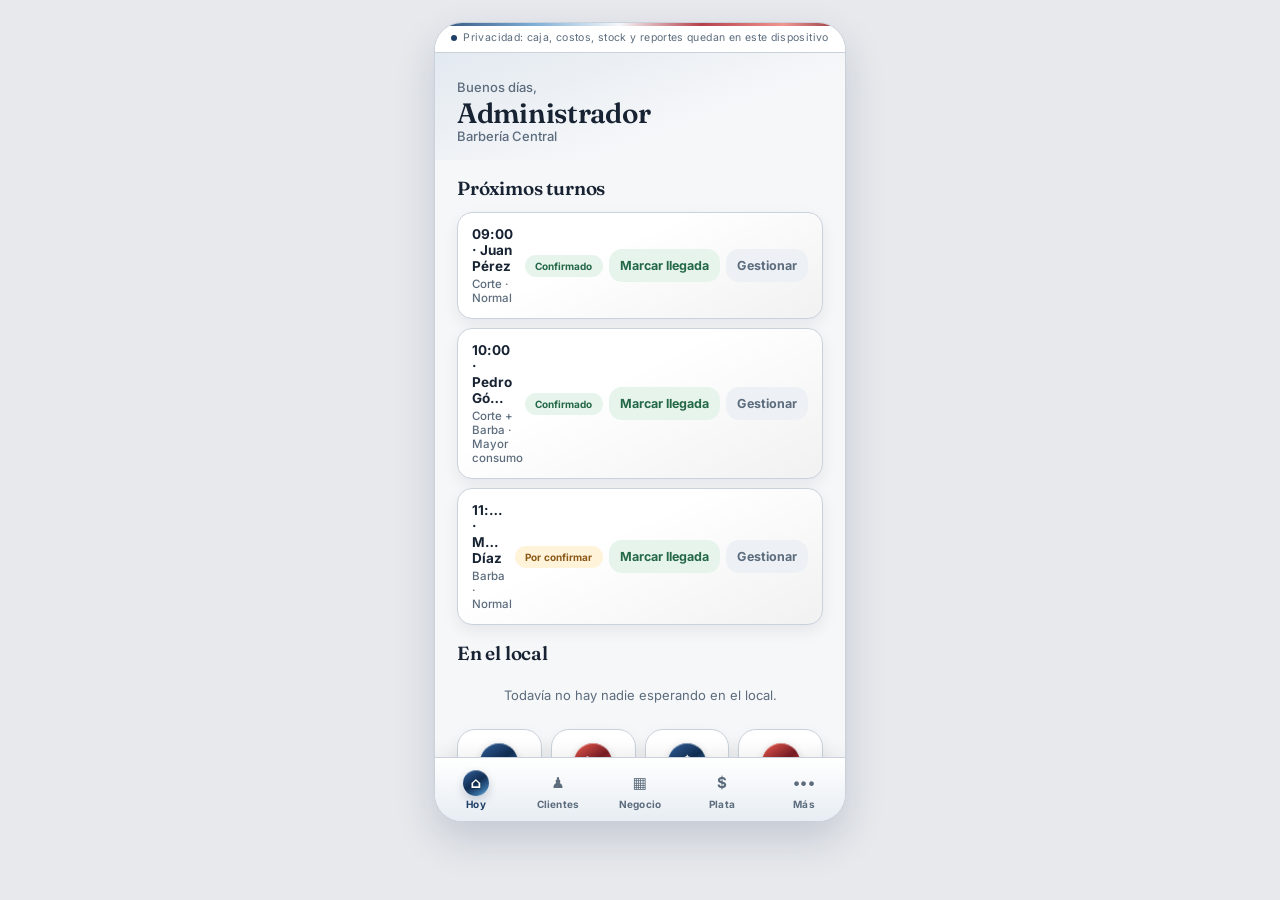
==== commit 6602abb3: "Evitar parpadeo de reservas y acelerar sincronización" ====
--- a/index.html
+++ b/index.html
@@ -935,8 +935,7 @@
  modal('Turno reprogramado',`<div class="info"><b>${esc(c?.name||'Cliente')}</b><br>Antes: ${esc(before)}<br>Ahora: ${esc(after)}</div>${c?.phone?`<button class="btn green full" id="mNotifyReprogram">Avisar por WhatsApp</button>`:`<div class="note">Este cliente no tiene teléfono cargado para avisarle por WhatsApp.</div>`}<button class="btn gray full" style="margin-top:8px" id="mDone">Cerrar</button>`);
  const wa=$('#mNotifyReprogram');if(wa)wa.onclick=()=>whatsapp(c.phone,reprogramWhatsAppMessage(a,oldDate,oldTime));$('#mDone').onclick=closeModal;
 }
-async function pullOnlineBookings(show=true){const c=onlineCfg();if(!c.backendUrl){if(show)alert('Primero configurá la URL del backend de reservas.');return}try{const r=await fetch(`${cleanBackend(c.backendUrl)}/api/owner/bookings?slug=${encodeURIComponent(cleanSlug(c.slug))}`,{headers:operationalAuthHeaders(false)});if(!r.ok)throw new Error(await r.text());const res=await r.json(),items=Array.isArray(res.bookings)?res.bookings:[];let added=0;const serverIds=new Set(items.map(b=>String(b.id)));data.appointments=data.appointments.filter(a=>!a.onlineBookingId||serverIds.has(String(a.onlineBookingId))||a.source==='manual');const hiddenIds=new Set(JSON.parse(localStorage.getItem('mn_hidden_online_'+cleanSlug(c.slug))||'[]'));const inactiveIds=new Set(items.filter(b=>['cancelled','no_show'].includes(String(b.status))).map(b=>String(b.id)));data.appointments=data.appointments.filter(a=>!a.onlineBookingId||(!inactiveIds.has(String(a.onlineBookingId))&&!hiddenIds.has(String(a.onlineBookingId))));for(const b of items){if(['cancelled','no_show'].includes(String(b.status))||hiddenIds.has(String(b.id)))continue;if(data.appointments.some(a=>a.onlineBookingId===b.id))continue;let cid=ensureSharedClient(b.clientName||'Cliente online',b.clientPhone||'');const srv=service(b.serviceId);if(!srv||!cid)continue;data.appointments.push({id:id('ap'),clientId:cid,serviceId:b.serviceId,date:b.date,time:b.time||'',status:b.status||'pending',price:Number(srv.price||b.price||0),factor:1,label:'Normal',consumed:false,paidAmount:0,depositAmount:0,paymentStatus:'pending',note:b.note||'',waConfirmSentAt:'',waReminderSentAt:'',source:'online',onlineBookingId:b.id,requestedAt:b.createdAt||nowIso()});added++}localStorage.setItem(KEY,JSON.stringify(data));if(added){if(c.ownerSecret&&!c.deviceToken)await syncOnlineBusiness(false);for(const b of items){if(data.appointments.some(a=>a.onlineBookingId===b.id)){fetch(cleanBackend(c.backendUrl)+'/api/owner/ack',{method:'POST',headers:operationalAuthHeaders(true),body:JSON.stringify({slug:cleanSlug(c.slug),id:b.id})}).catch(()=>{})}}}c.lastSyncAt=nowIso();localStorage.setItem(KEY,JSON.stringify(data));render();if(show)alert(added?`${added} reserva${added===1?'':'s'} online agregada${added===1?'':'s'} a la agenda.`:'No hay reservas online nuevas.')}catch(e){if(show)alert('No se pudieron buscar reservas: '+String(e.message||e))}}
-function copyBookingLink(){const u=bookingPublicUrl();if(navigator.clipboard?.writeText)navigator.clipboard.writeText(u).then(()=>alert('Link copiado.')).catch(()=>prompt('Copiá este link:',u));else prompt('Copiá este link:',u)}
+async function pullOnlineBookings(show=true){const c=onlineCfg();if(!c.backendUrl){if(show)alert('Primero configurá la URL del backend de reservas.');return}try{const r=await fetch(`${cleanBackend(c.backendUrl)}/api/owner/bookings?slug=${encodeURIComponent(cleanSlug(c.slug))}`,{headers:operationalAuthHeaders(false)});if(!r.ok)throw new Error(await r.text());const res=await r.json(),items=Array.isArray(res.bookings)?res.bookings:[];let added=0;const hiddenIds=new Set(JSON.parse(localStorage.getItem('mn_hidden_online_'+cleanSlug(c.slug))||'[]'));for(const b of items){if(['cancelled','no_show'].includes(String(b.status))||hiddenIds.has(String(b.id)))continue;if(data.appointments.some(a=>String(a.onlineBookingId)===String(b.id)))continue;let cid=ensureSharedClient(b.clientName||'Cliente online',b.clientPhone||'');const srv=service(b.serviceId);if(!srv||!cid)continue;data.appointments.push({id:id('ap'),clientId:cid,serviceId:b.serviceId,date:b.date,time:b.time||'',status:b.status||'pending',price:Number(srv.price||b.price||0),factor:1,label:'Normal',consumed:false,paidAmount:0,depositAmount:0,paymentStatus:'pending',note:b.note||'',waConfirmSentAt:'',waReminderSentAt:'',source:'online',onlineBookingId:String(b.id),requestedAt:b.createdAt||nowIso()});added++}localStorage.setItem(KEY,JSON.stringify(data));if(added){for(const b of items){if(data.appointments.some(a=>String(a.onlineBookingId)===String(b.id))){fetch(cleanBackend(c.backendUrl)+'/api/owner/ack',{method:'POST',headers:operationalAuthHeaders(true),body:JSON.stringify({slug:cleanSlug(c.slug),id:b.id})}).catch(()=>{})}}}c.lastSyncAt=nowIso();localStorage.setItem(KEY,JSON.stringify(data));render();if(show)alert(added?`${added} reserva${added===1?'':'s'} online agregada${added===1?'':'s'} a la agenda.`:'No hay reservas online nuevas.')}catch(e){if(show)alert('No se pudieron buscar reservas: '+String(e.message||e))}}function copyBookingLink(){const u=bookingPublicUrl();if(navigator.clipboard?.writeText)navigator.clipboard.writeText(u).then(()=>alert('Link copiado.')).catch(()=>prompt('Copiá este link:',u));else prompt('Copiá este link:',u)}
 function customerCheckinUrl(){
  const c=onlineCfg();
  const base=location.protocol==='file:'?'llegada.html':new URL('./llegada.html',location.href).href.split('?')[0];
@@ -977,7 +976,7 @@
  const active=todayApps().filter(a=>['pending','confirmed'].includes(a.status)).sort((a,b)=>appointmentTimeSort(a).localeCompare(appointmentTimeSort(b)));
  const workQueue=data.queue.filter(q=>['waiting','in_service'].includes(q.status));
  return `<header class="header"><div class="eyebrow">Buenos días,</div><h1>${esc(data.settings.ownerName||'')}</h1><div class="eyebrow">${esc(data.settings.businessName||'Mi negocio')}</div></header>
- <section class="section"><h2>Próximos turnos</h2><div class="list">${active.length?active.map(a=>`<div class="row" data-manage-ap="${a.id}" role="button" tabindex="0"><div class="rowMain"><div class="rowTitle">${esc(appointmentTimeLabel(a))} · ${esc(client(a.clientId)?.name||a.walkInName||'Sin nombre')}</div><div class="rowSub">${esc(service(a.serviceId)?.name||'Servicio')} · ${esc(a.label||'Normal')}</div>${a.note?`<div class="rowSub">Nota: ${esc(a.note)}</div>`:''}${Number(a.paidAmount||0)>0?`<div class="rowSub goodText">Seña / pagado: ${money(a.paidAmount||0)} · Saldo pendiente: ${money(Math.max(0,Number(a.price||0)-Number(a.paidAmount||0)))}</div>`:''}</div><div style="display:flex;align-items:center;gap:6px;flex-wrap:wrap;justify-content:flex-end"><span class="pill ${a.status}">${statusLabel(a.status)}</span>${!data.queue.some(q=>q.appointmentId===a.id&&['waiting','in_service'].includes(q.status))?`<button class="btn green compact" type="button" data-arrived-ap="${a.id}">Llegó</button>`:''}<button class="btn gray compact" type="button" data-manage-ap="${a.id}">Gestionar</button></div></div>`).join(''):'<div class="empty">No quedan turnos activos hoy.</div>'}</div></section>
+ <section class="section"><h2>Próximos turnos</h2><div class="list">${active.length?active.map(a=>`<div class="row" data-manage-ap="${a.id}" role="button" tabindex="0"><div class="rowMain"><div class="rowTitle">${esc(appointmentTimeLabel(a))} · ${esc(client(a.clientId)?.name||a.walkInName||'Sin nombre')}</div><div class="rowSub">${esc(service(a.serviceId)?.name||'Servicio')} · ${esc(a.label||'Normal')}</div>${a.note?`<div class="rowSub">Nota: ${esc(a.note)}</div>`:''}${Number(a.paidAmount||0)>0?`<div class="rowSub goodText">Seña / pagado: ${money(a.paidAmount||0)} · Saldo pendiente: ${money(Math.max(0,Number(a.price||0)-Number(a.paidAmount||0)))}</div>`:''}</div><div style="display:flex;align-items:center;gap:6px;flex-wrap:wrap;justify-content:flex-end"><span class="pill ${a.status}">${statusLabel(a.status)}</span>${!data.queue.some(q=>q.appointmentId===a.id&&['waiting','in_service'].includes(q.status))?`<button class="btn green compact" type="button" data-arrived-ap="${a.id}">Marcar llegada</button>`:''}<button class="btn gray compact" type="button" data-manage-ap="${a.id}">Gestionar</button></div></div>`).join(''):'<div class="empty">No quedan turnos activos hoy.</div>'}</div></section>
  <section class="section"><h2>En el local</h2><div class="list">${workQueue.length?workQueue.map(q=>`<div class="row"><div class="rowMain"><div class="rowTitle">${esc(q.name||client(q.clientId)?.name||'Sin nombre')}</div><div class="rowSub">${esc(service(q.serviceId)?.name||'Servicio')} · llegó ${esc(q.arrival||'')}</div></div><div style="display:flex;align-items:center;gap:7px;flex-wrap:wrap;justify-content:flex-end"><span class="pill ${q.status==='in_service'?'confirmed':'pending'}">${q.status==='in_service'?'Atendiendo':'Esperando'}</span>${q.status==='waiting'?`<button class="btn amber compact" data-qstatus="in_service" data-q="${q.id}">Atender</button>`:`<button class="btn green compact" data-finish-q="${q.id}">Cobrar</button>`}</div></div>`).join(''):'<div class="empty">Todavía no hay nadie esperando en el local.</div>'}</div></section>
  <section class="section"><div class="actions"><button class="action" data-open="appointment"><div class="actionIcon">+</div><div class="actionLabel">Turno</div></button><button class="action" data-open="walkin"><div class="actionIcon">↳</div><div class="actionLabel">Fila</div></button><button class="action" data-open="income"><div class="actionIcon">$</div><div class="actionLabel">Cobrar</div></button><button class="action" data-open="expense"><div class="actionIcon">−</div><div class="actionLabel">Gasto</div></button></div></section>`
 }
@@ -1043,16 +1042,17 @@
  const linkedWait=data.wait.filter(w=>w.clientId===clientId);
  const linkedTxns=data.txns.filter(t=>t.clientId===clientId||apIds.has(t.appointmentId));
  const linkedLogs=data.logs.filter(l=>l.clientId===clientId||apIds.has(l.appointmentId));
- const hasFinancial=aps.some(a=>a.status==='completed'||Number(a.paidAmount||0)>0||Number(a.depositAmount||0)>0||a.consumed===true)||linkedTxns.length>0||linkedLogs.length>0;
- const isDemoCleanup=cleanSlug(onlineCfg().slug)==='barberia-central'&&/demo/i.test(String(c.name||''));
- if(hasFinancial&&!isDemoCleanup)return alert('No se puede eliminar este cliente porque tiene trabajos realizados, consumos o movimientos de dinero. Podés editar sus datos, pero el historial se conserva.');
- const detail=[aps.length?aps.length+' turno'+(aps.length===1?'':'s'):'',linkedQueue.length?linkedQueue.length+' registro'+(linkedQueue.length===1?'':'s')+' de fila':'',linkedWait.length?linkedWait.length+' espera'+(linkedWait.length===1?'':'s'):'',linkedTxns.length?linkedTxns.length+' movimiento'+(linkedTxns.length===1?'':'s')+' de dinero':'',linkedLogs.length?linkedLogs.length+' consumo'+(linkedLogs.length===1?'':'s'):''].filter(Boolean).join(', ');
- const msg=isDemoCleanup&&hasFinancial
-  ?'Este cliente está identificado como DEMO. ¿Eliminarlo junto con todo su historial de prueba'+(detail?' ('+detail+')':'')+'? Los consumos de prueba se devolverán al stock. Esta acción no se puede deshacer.'
-  :'¿Eliminar a '+c.name+'?'+(detail?' También se quitarán '+detail+'.':'')+' Esta acción no se puede deshacer.';
+ const detail=[
+  aps.length?aps.length+' turno'+(aps.length===1?'':'s'):'',
+  linkedQueue.length?linkedQueue.length+' registro'+(linkedQueue.length===1?'':'s')+' de fila':'',
+  linkedWait.length?linkedWait.length+' espera'+(linkedWait.length===1?'':'s'):'',
+  linkedTxns.length?linkedTxns.length+' movimiento'+(linkedTxns.length===1?'':'s')+' de dinero':'',
+  linkedLogs.length?linkedLogs.length+' consumo'+(linkedLogs.length===1?'':'s'):''
+ ].filter(Boolean).join(', ');
+ const msg='¿Eliminar a '+c.name+'?'+(detail?' También se eliminarán '+detail+'.':'')+' Esta acción no se puede deshacer.';
  if(!confirm(msg))return;
 
- // Primero retirar del backend para que una sincronización posterior no lo vuelva a crear.
+ // Cancelar en el backend antes de borrar localmente para que no reaparezca al sincronizar.
  for(const a of aps.filter(a=>a.onlineBookingId)){
   const ok=await updateOnlineBookingRemote(a,'cancelled');if(!ok)return;
  }
@@ -1062,13 +1062,11 @@
   }
  }catch(e){return alert('No pude quitar este cliente de la fila compartida: '+String(e.message||e))}
 
- // Si era un demo finalizado, devolver al stock lo consumido durante la prueba.
- if(isDemoCleanup){
-  for(const log of linkedLogs){
-   for(const row of (log.rows||[])){
-    const item=inv(row.inventoryId);
-    if(item)item.stock=Number(item.stock||0)+Number(row.qty||0);
-   }
+ // Como también se borra el historial asociado, devolver al stock los consumos eliminados.
+ for(const log of linkedLogs){
+  for(const row of (log.rows||[])){
+   const item=inv(row.inventoryId);
+   if(item)item.stock=Number(item.stock||0)+Number(row.qty||0);
   }
  }
 
@@ -1087,7 +1085,7 @@
  localStorage.setItem(KEY,JSON.stringify(data));
  scheduleOnlineSync();
  closeModal();render();
- alert(isDemoCleanup?'Cliente demo e historial de prueba eliminados.':'Cliente eliminado.');
+ alert('Cliente e historial asociado eliminados.');
 }
 
 function recipeInputs(recipe=[]){return data.inventory.length?`<div class="recipeBox"><div class="recipeTitle">Materiales base por trabajo</div>${data.inventory.map(i=>{const r=recipe.find(x=>x.inventoryId===i.id);return `<div class="materialLine"><div class="name">${esc(i.name)}<small>${esc(i.unit)} · ${money(i.costUnit)}/${esc(i.unit)}</small></div><input class="recipeQty" data-inv="${i.id}" type="number" min="0" step="0.01" value="${r?Number(r.qty):0}"></div>`}).join('')}</div>`:'<div class="info">Primero cargá insumos para poder armar la receta.</div>'}
@@ -1239,9 +1237,8 @@
 if(location.protocol!=='file:')history.replaceState(appHistoryState(),'',location.href);
 
 window.addEventListener('storage',e=>{if(e.key===KEY&&e.newValue){try{data=migrate(JSON.parse(e.newValue));applyTheme();render()}catch(_){}}});
-setTimeout(async()=>{const c=onlineCfg();if(c.backendUrl){if(c.enabled)pullOnlineBookings(false);if(c.enabled&&c.ownerSecret&&!c.deviceToken)syncOnlineBusiness(false);await syncSharedOperationsCycle()}},1200);
-setInterval(()=>{const c=onlineCfg();if(c.enabled&&c.backendUrl&&document.visibilityState==='visible')pullOnlineBookings(false)},60000);
-setInterval(()=>syncSharedOperationsCycle(),8000);
+setTimeout(async()=>{const c=onlineCfg();if(c.backendUrl){if(c.enabled&&c.ownerSecret&&!c.deviceToken)syncOnlineBusiness(false);await syncSharedOperationsCycle()}},700);
+setInterval(()=>syncSharedOperationsCycle(),3000);
 window.addEventListener('visibilitychange',()=>{if(document.visibilityState==='visible')syncSharedOperationsCycle()});
 applyTheme();
 render();
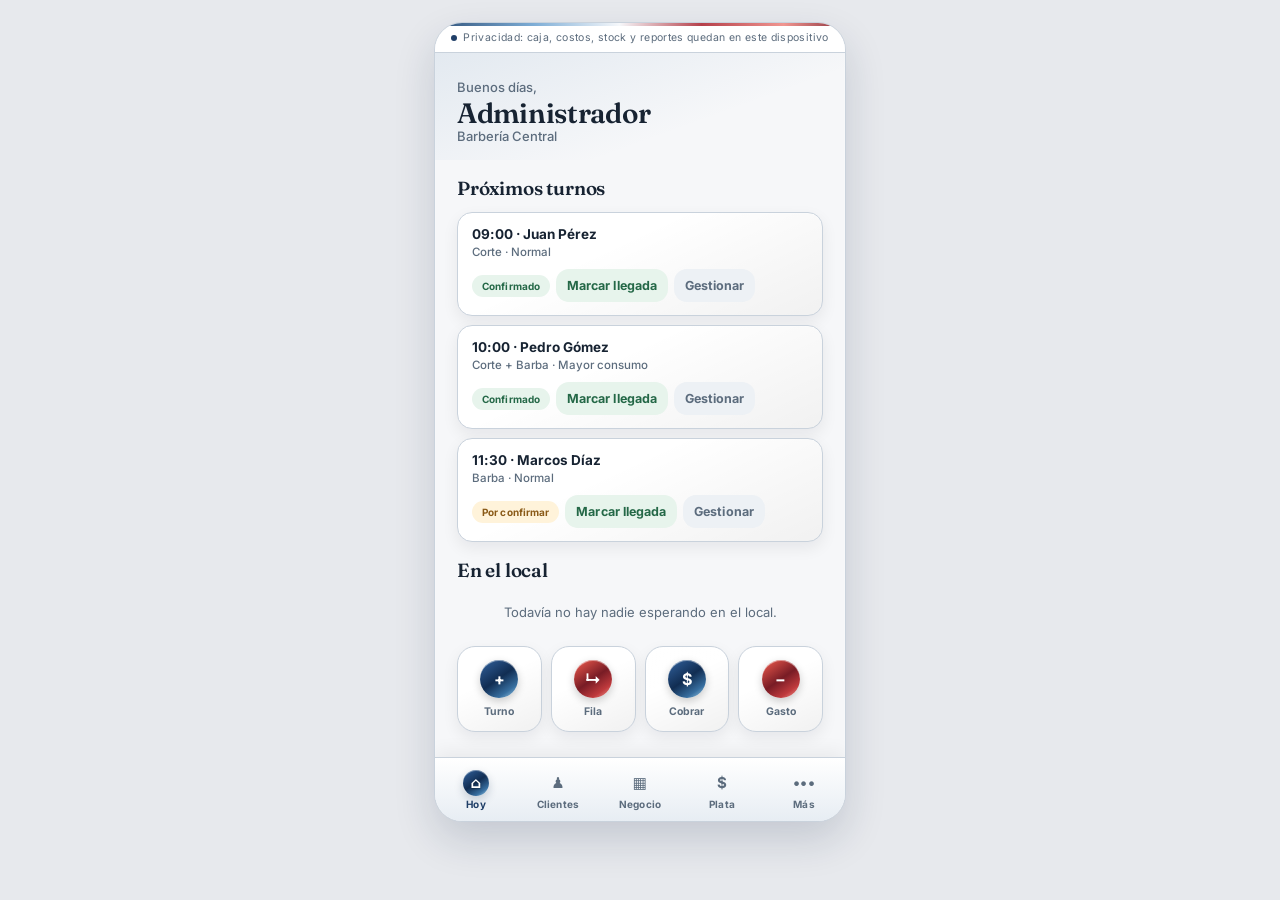
==== commit 83fd4382: "Evitar duplicado de turnos llegados en Hoy y ordenar tarjeta móvil" ====
--- a/index.html
+++ b/index.html
@@ -139,6 +139,9 @@
 .row{background:var(--card);border:1px solid var(--line);border-radius:15px;padding:13px 14px;display:flex;align-items:center;justify-content:space-between;gap:10px;transition:background .12s ease}
 button.row:active{background:var(--paper)}
 .rowMain{min-width:0;flex:1}
+.todayAppointmentRow{display:block}
+.todayAppointmentRow .rowMain{width:100%}
+.todayAppointmentActions{display:flex;align-items:center;gap:6px;flex-wrap:wrap;justify-content:flex-start;margin-top:10px}
 .rowTitle{font-size:13.5px;font-weight:700;overflow:hidden;text-overflow:ellipsis;letter-spacing:-.005em}
 .rowSub{font-size:11.5px;color:var(--ink-soft);margin-top:3px;font-weight:500}
 .empty{font-size:13px;color:var(--ink-soft);padding:10px 2px;text-align:center}
@@ -973,10 +976,11 @@
  bind();
 }
 function todayView(){
- const active=todayApps().filter(a=>['pending','confirmed'].includes(a.status)).sort((a,b)=>appointmentTimeSort(a).localeCompare(appointmentTimeSort(b)));
  const workQueue=data.queue.filter(q=>['waiting','in_service'].includes(q.status));
+ const inLocalAppointmentIds=new Set(workQueue.map(q=>String(q.appointmentId||'')).filter(Boolean));
+ const active=todayApps().filter(a=>['pending','confirmed'].includes(a.status)&&!inLocalAppointmentIds.has(String(a.id))).sort((a,b)=>appointmentTimeSort(a).localeCompare(appointmentTimeSort(b)));
  return `<header class="header"><div class="eyebrow">Buenos días,</div><h1>${esc(data.settings.ownerName||'')}</h1><div class="eyebrow">${esc(data.settings.businessName||'Mi negocio')}</div></header>
- <section class="section"><h2>Próximos turnos</h2><div class="list">${active.length?active.map(a=>`<div class="row" data-manage-ap="${a.id}" role="button" tabindex="0"><div class="rowMain"><div class="rowTitle">${esc(appointmentTimeLabel(a))} · ${esc(client(a.clientId)?.name||a.walkInName||'Sin nombre')}</div><div class="rowSub">${esc(service(a.serviceId)?.name||'Servicio')} · ${esc(a.label||'Normal')}</div>${a.note?`<div class="rowSub">Nota: ${esc(a.note)}</div>`:''}${Number(a.paidAmount||0)>0?`<div class="rowSub goodText">Seña / pagado: ${money(a.paidAmount||0)} · Saldo pendiente: ${money(Math.max(0,Number(a.price||0)-Number(a.paidAmount||0)))}</div>`:''}</div><div style="display:flex;align-items:center;gap:6px;flex-wrap:wrap;justify-content:flex-end"><span class="pill ${a.status}">${statusLabel(a.status)}</span>${!data.queue.some(q=>q.appointmentId===a.id&&['waiting','in_service'].includes(q.status))?`<button class="btn green compact" type="button" data-arrived-ap="${a.id}">Marcar llegada</button>`:''}<button class="btn gray compact" type="button" data-manage-ap="${a.id}">Gestionar</button></div></div>`).join(''):'<div class="empty">No quedan turnos activos hoy.</div>'}</div></section>
+ <section class="section"><h2>Próximos turnos</h2><div class="list">${active.length?active.map(a=>`<div class="row todayAppointmentRow" data-manage-ap="${a.id}" role="button" tabindex="0"><div class="rowMain"><div class="rowTitle">${esc(appointmentTimeLabel(a))} · ${esc(client(a.clientId)?.name||a.walkInName||'Sin nombre')}</div><div class="rowSub">${esc(service(a.serviceId)?.name||'Servicio')} · ${esc(a.label||'Normal')}</div>${a.note?`<div class="rowSub">Nota: ${esc(a.note)}</div>`:''}${Number(a.paidAmount||0)>0?`<div class="rowSub goodText">Seña / pagado: ${money(a.paidAmount||0)} · Saldo pendiente: ${money(Math.max(0,Number(a.price||0)-Number(a.paidAmount||0)))}</div>`:''}</div><div class="todayAppointmentActions"><span class="pill ${a.status}">${statusLabel(a.status)}</span><button class="btn green compact" type="button" data-arrived-ap="${a.id}">Marcar llegada</button><button class="btn gray compact" type="button" data-manage-ap="${a.id}">Gestionar</button></div></div>`).join(''):'<div class="empty">No quedan turnos activos hoy.</div>'}</div></section>
  <section class="section"><h2>En el local</h2><div class="list">${workQueue.length?workQueue.map(q=>`<div class="row"><div class="rowMain"><div class="rowTitle">${esc(q.name||client(q.clientId)?.name||'Sin nombre')}</div><div class="rowSub">${esc(service(q.serviceId)?.name||'Servicio')} · llegó ${esc(q.arrival||'')}</div></div><div style="display:flex;align-items:center;gap:7px;flex-wrap:wrap;justify-content:flex-end"><span class="pill ${q.status==='in_service'?'confirmed':'pending'}">${q.status==='in_service'?'Atendiendo':'Esperando'}</span>${q.status==='waiting'?`<button class="btn amber compact" data-qstatus="in_service" data-q="${q.id}">Atender</button>`:`<button class="btn green compact" data-finish-q="${q.id}">Cobrar</button>`}</div></div>`).join(''):'<div class="empty">Todavía no hay nadie esperando en el local.</div>'}</div></section>
  <section class="section"><div class="actions"><button class="action" data-open="appointment"><div class="actionIcon">+</div><div class="actionLabel">Turno</div></button><button class="action" data-open="walkin"><div class="actionIcon">↳</div><div class="actionLabel">Fila</div></button><button class="action" data-open="income"><div class="actionIcon">$</div><div class="actionLabel">Cobrar</div></button><button class="action" data-open="expense"><div class="actionIcon">−</div><div class="actionLabel">Gasto</div></button></div></section>`
 }
